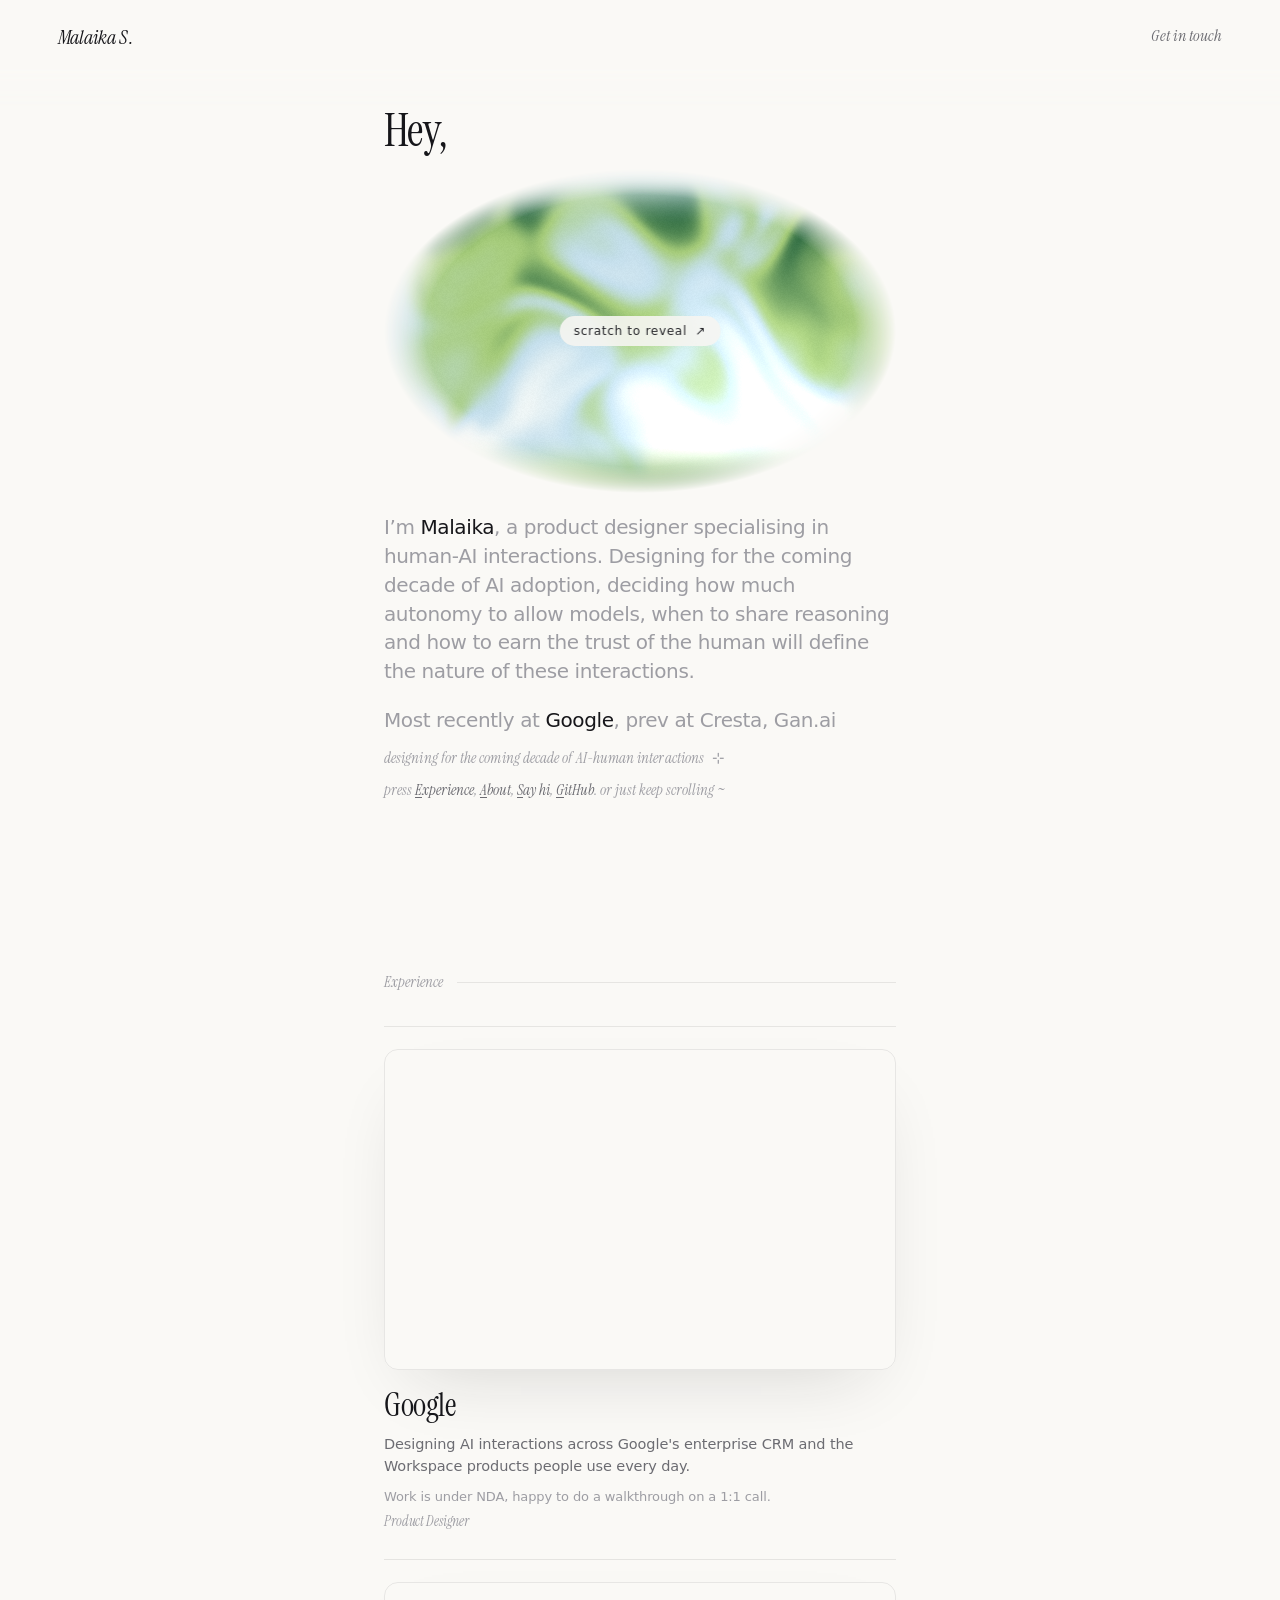
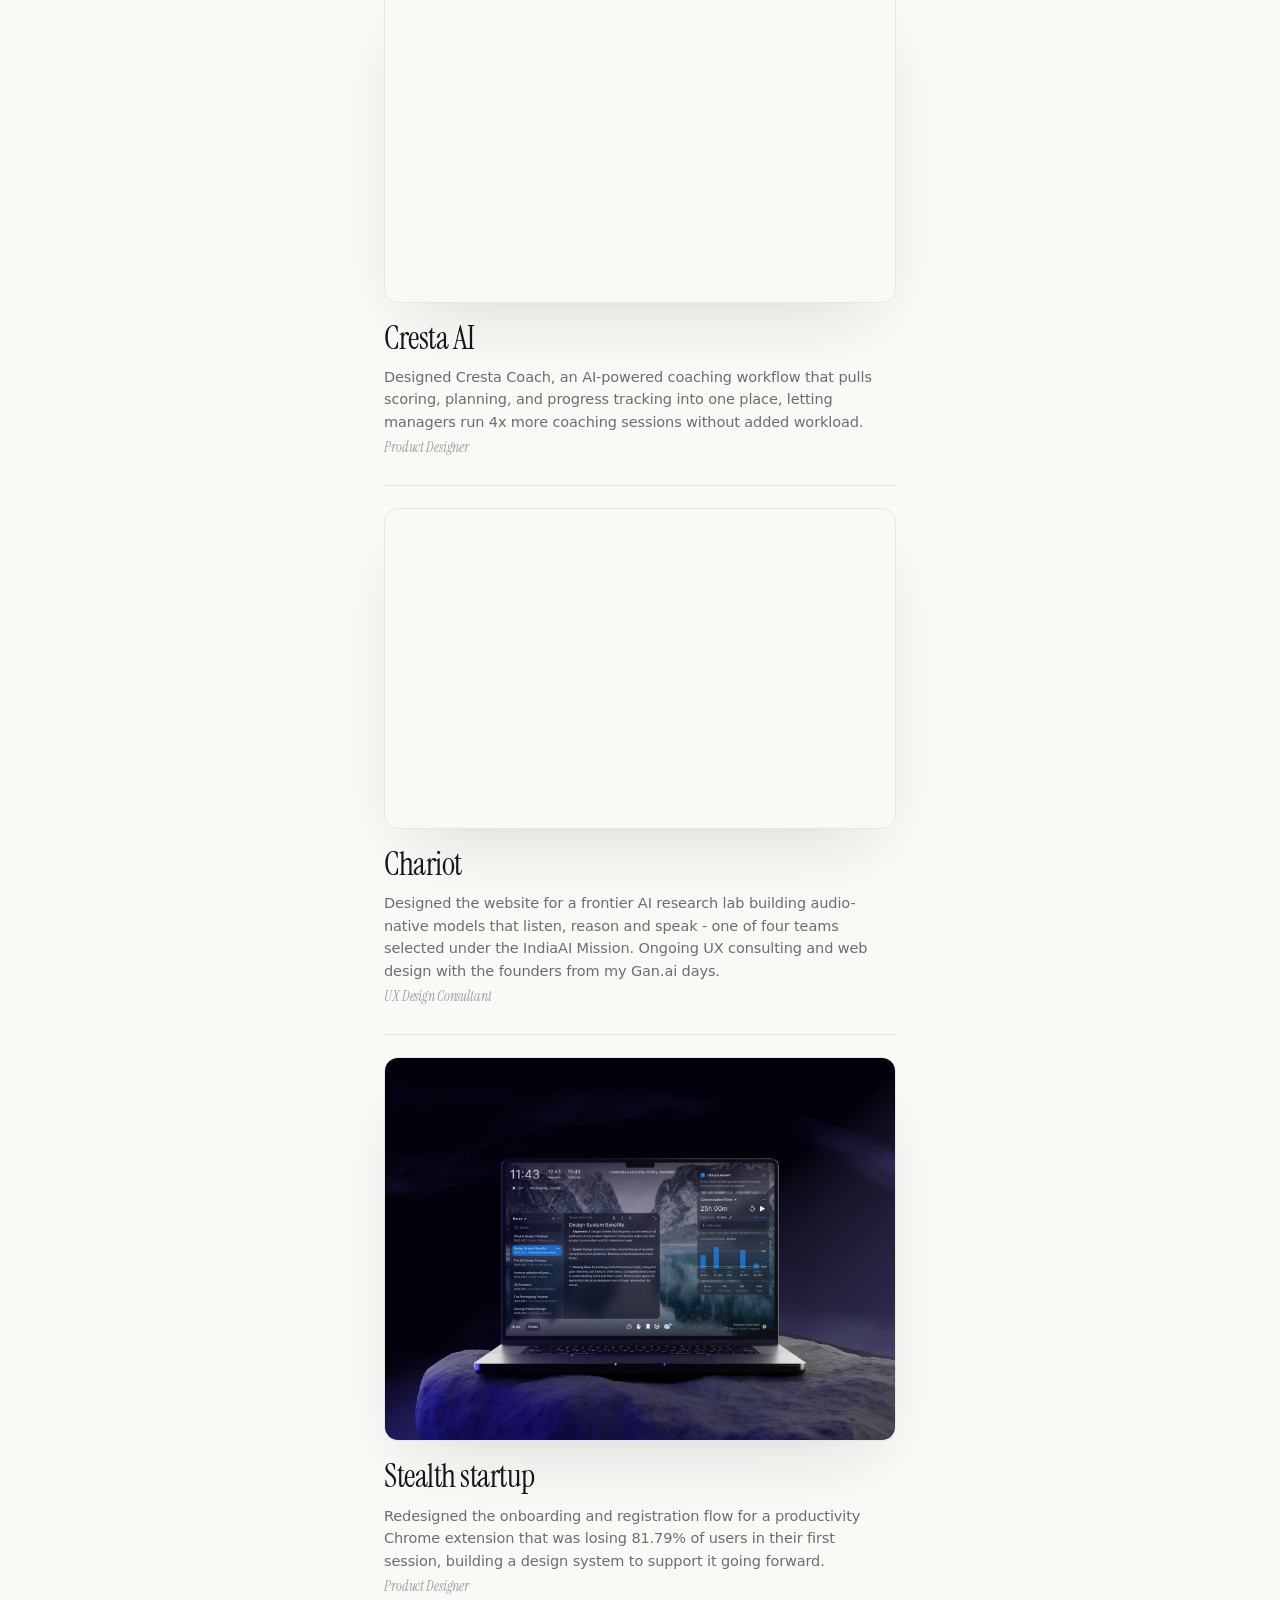
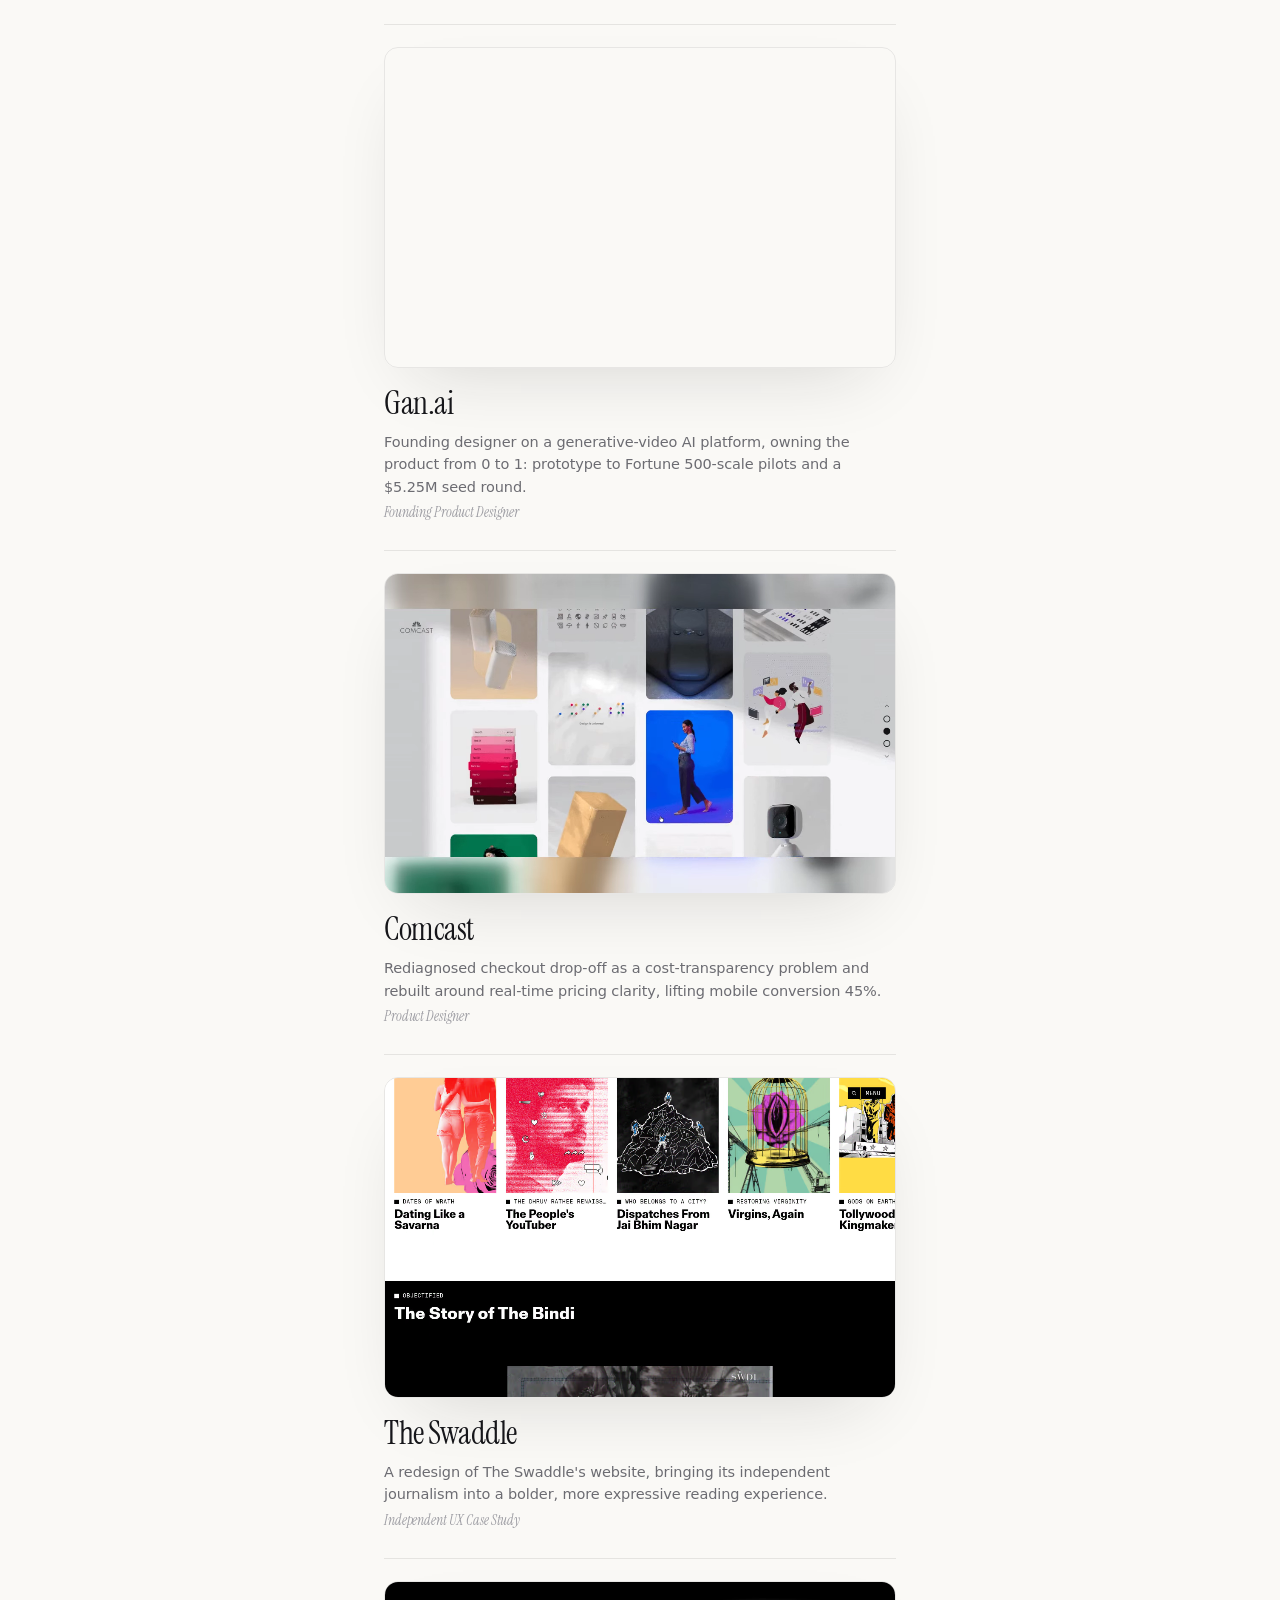
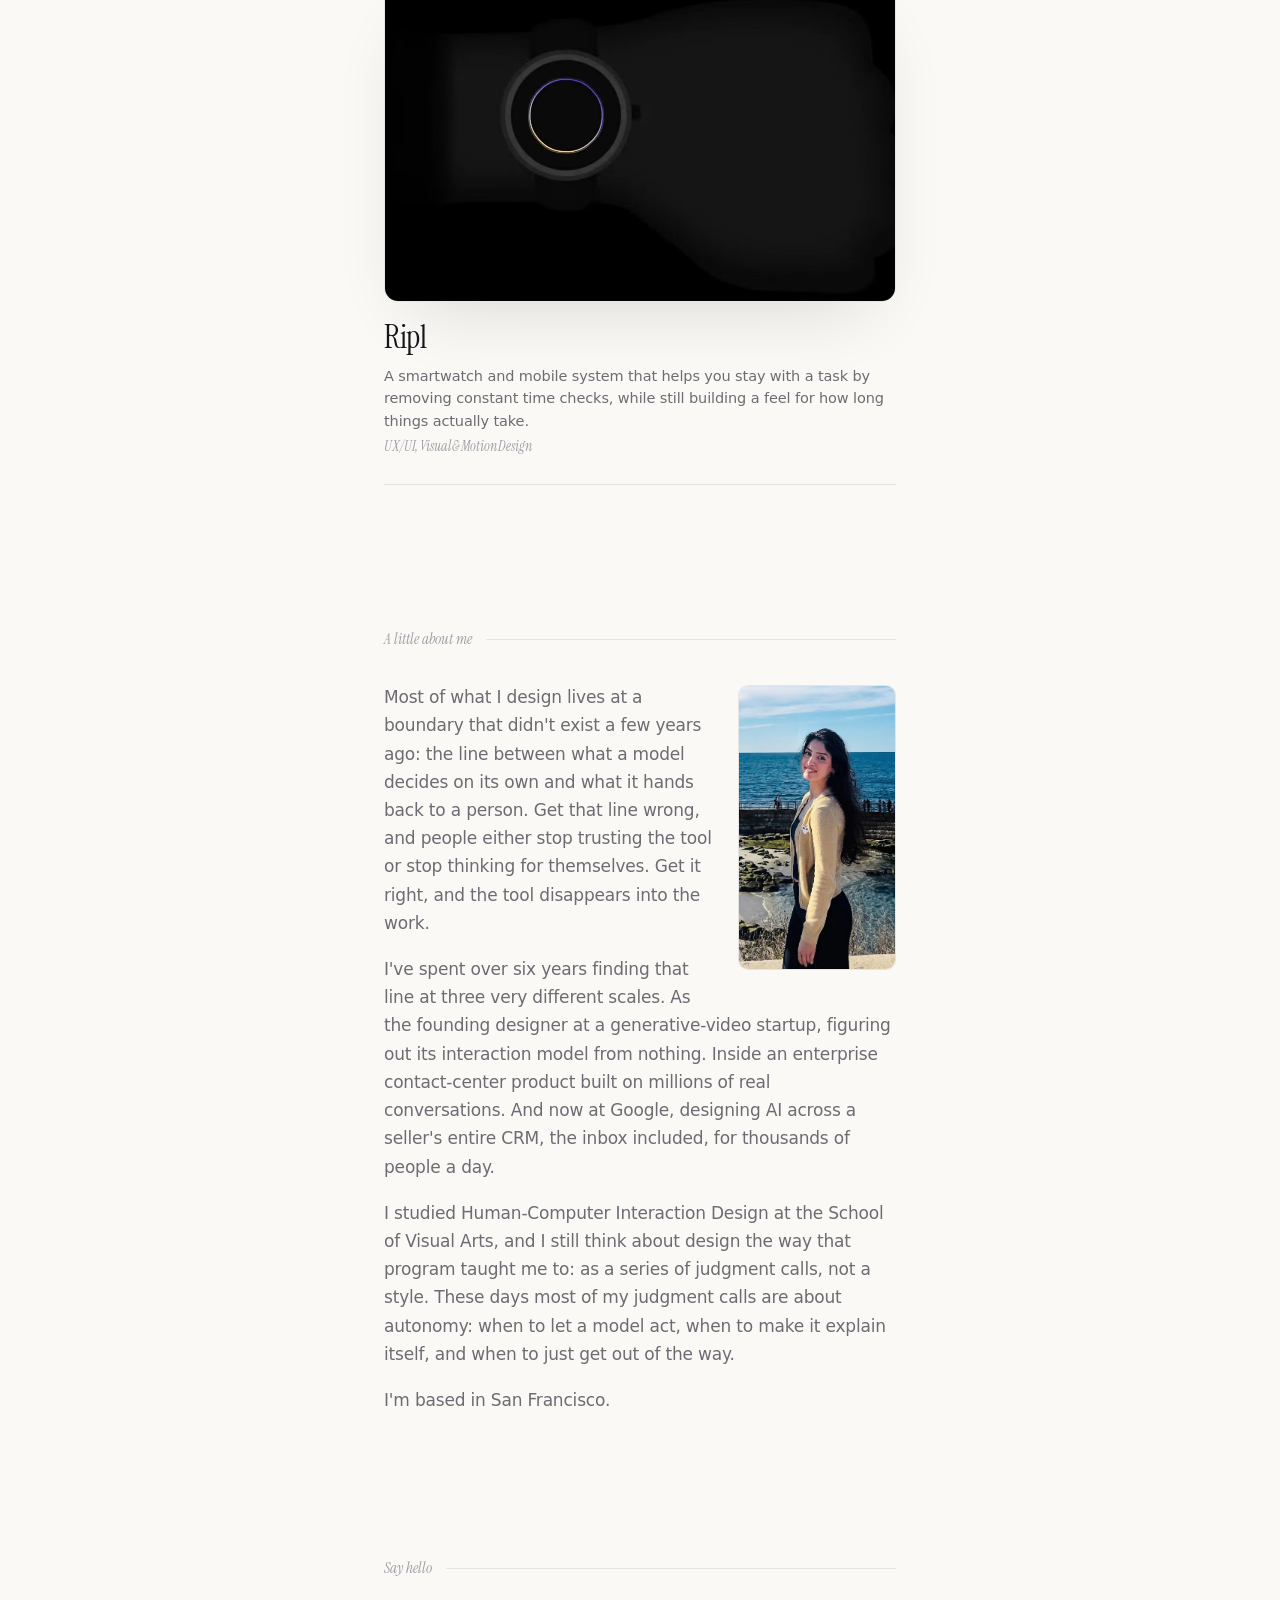
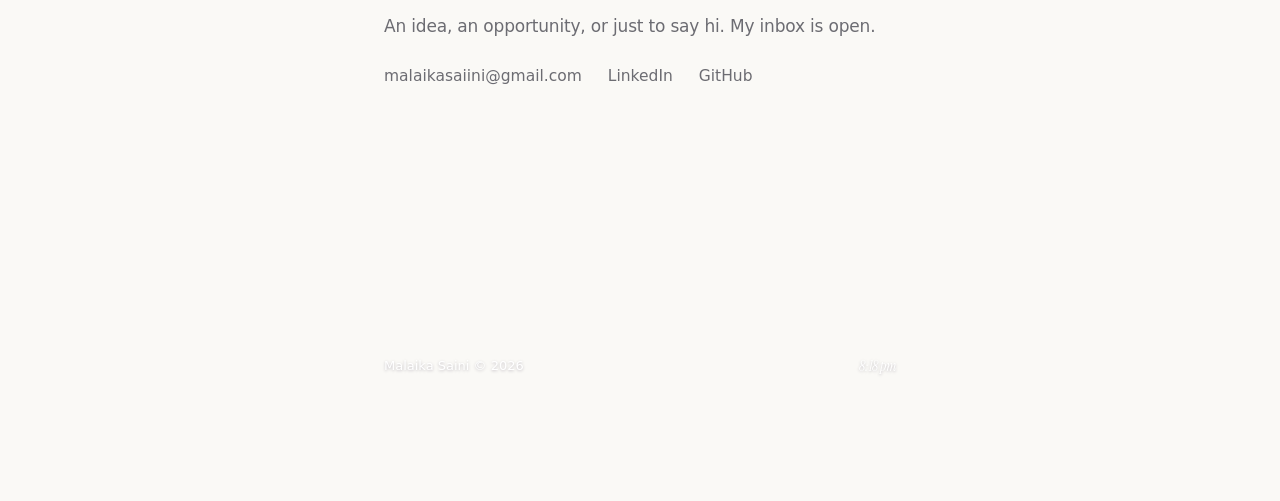
==== index.html @ 1ce29110 "tuck the reveal away until the first scratch" ====
<!DOCTYPE html>
<html lang="en">
<head>
  <meta charset="UTF-8">
  <meta name="viewport" content="width=device-width, initial-scale=1.0">
  <title>Malaika Saini · Product Designer</title>
  <meta name="description" content="Malaika Saini, product designer working on agentic AI systems. Most recently at Google. Previously Cresta, Gan.ai, Comcast.">
  <link rel="preconnect" href="https://fonts.googleapis.com">
  <link rel="preconnect" href="https://fonts.gstatic.com" crossorigin>
  <link href="https://fonts.googleapis.com/css2?family=Instrument+Serif:ital@0;1&display=swap" rel="stylesheet">
  <link rel="preconnect" href="https://api.fontshare.com">
  <link href="https://api.fontshare.com/v2/css?f[]=general-sans@400,500,600&display=swap" rel="stylesheet">
  <link rel="stylesheet" href="style.css">
  <link rel="stylesheet" href="style-landing-overrides.css">
  <link rel="stylesheet" href="micro.css">
</head>
<body>

  <div class="bar">
    <a aria-label='Malaika Saini' class='mark' href='index.html#top'>
      <span aria-hidden="true">Malaika&nbsp;S</span><span class="mark-rest" aria-hidden="true"><span>a</span><span>i</span><span>n</span><span>i</span></span><span class="mark-dot" aria-hidden="true">.</span>
    </a>

    <div class="reach">
      <button type="button" class="btn" data-contact aria-expanded="false" aria-controls="reachList">Get in touch</button>
      <div class="reach-list" id="reachList">
        <button class="reach-row" type="button" data-copy="malaikasaiini@gmail.com">
          <span class="reach-v">malaikasaiini@gmail.com</span><span class="reach-act">copy</span>
        </button>
        <a class="reach-row" href="https://www.linkedin.com/in/malaika-saini-652b46181/" target="_blank" rel="noopener">
          <span class="reach-v">LinkedIn</span><span class="reach-act">↗</span>
        </a>
        <a class="reach-row" href="https://github.com/malaikasaini7" target="_blank" rel="noopener">
          <span class="reach-v">GitHub</span><span class="reach-act">↗</span>
        </a>
        <span class="reach-foot">San Francisco · <span id="cmClock">--:--</span></span>
      </div>
    </div>
  </div>

  <main id="top">

    <!-- HERO -->
    <section class="hero">
      <div class="col">
        <h1 class="hey rv in">Hey,</h1>

        <div class="scratch-card rv in" id="scratchCard">
          <div class="scratch-reveal">
            <video autoplay loop muted playsinline poster="img/7-tech-roast-poster.jpg" aria-label="Malaika at the Tech Roast Show"><source src="img/4-tech-roast-clean.webm" type="video/webm"><source src="img/5-tech-roast-clean.mp4" type="video/mp4"></video>
            <img id="revealImg" alt="" hidden>
            <p id="revealFact"><span>Fun fact</span>I got roasted at a Tech Roast Show in front of 500+ people.</p>
          </div>
          <div class="scratch-cover" id="scratchCover" role="img" aria-label="Scratch the moving colour field to reveal a fun fact"><canvas class="field" id="field" aria-hidden="true"></canvas></div>
          <p class="scratch-hint" id="scratchHint">scratch to reveal <span>↗</span></p>
          <button class="scratch-reset" id="scratchReset" type="button">replay</button>
        </div>

        <p class="lede rv in">
          I’m <b>Malaika</b>, a product designer specialising in human-AI interactions. Designing for the coming decade of AI adoption, deciding how much autonomy to allow models, when to share reasoning and how to earn the trust of the human will define the nature of these interactions.
        </p>
        <p class="lede rv in">
          Most recently at <b>Google</b>, prev at Cresta, Gan.ai
        </p>
        <p class="note rv in">designing for the coming decade of AI-human interactions <span class="orn">⊹</span></p>

        <nav class="keys rv in" id="keys" aria-label="Sections">
          <span class="keys-say"><span class="on-key">press</span><span class="on-tap">jump to</span></span>
          <a class='key' data-k='e' href='#experience'><b>E</b><span>xperience</span></a>,
          <a class='key' data-k='a' href='#about'><b>A</b><span>bout</span></a>,
          <a class='key' data-k='s' href='#contact'><b>S</b><span>ay hi</span></a>,
          <a class='key' data-k='g' href='https://github.com/malaikasaini7' target='_blank' rel='noopener'><b>G</b><span>itHub</span></a>.
          <span class="keys-say">or just keep scrolling ~</span>
        </nav>
      </div>
    </section>

    <!-- EXPERIENCE -->
    <section class="sec col" id="experience">
      <p class="label rv">Experience</p>
      <div class="xp">

        <a class='xp-row rv' href='google.html'>
          <div class="xp-more"><div class="xp-more-in"><video class="xp-thumb xp-thumb-google-video" autoplay loop muted playsinline preload="metadata" poster="img/hero-google-logo.jpg" aria-label="Google logo animation"><source src="img/hero-google-logo.mp4" type="video/mp4"><source src="img/hero-google-logo.webm" type="video/webm"></video><img class="xp-thumb xp-thumb-google-mobile" src="img/hero-google-logo.jpg" alt="Google" loading="eager"><div class="xp-line">
            <span class="xp-work">Google</span>
          </div><p class="xp-desc">
            Designing AI interactions across Google's enterprise CRM and the Workspace products people use every day.
            <span class="xp-nda">Work is under NDA, happy to do a walkthrough on a 1:1 call.</span>
            <span class="xp-role">Product Designer</span>
          </p></div></div>
        </a>

        <a class='xp-row rv' href='cresta.html' rel='noopener' target='_blank'>
          <div class="xp-more"><div class="xp-more-in"><video class="xp-thumb" autoplay loop muted playsinline preload="auto" poster="img/hero-cresta.jpg" aria-label="Cresta Coach animated: live call coaching, post-call moments, scorecard and coaching overview"><source src="img/hero-cresta.webm" type="video/webm"><source src="img/hero-cresta.mp4" type="video/mp4"></video><div class="xp-line">
            <span class="xp-work">Cresta AI</span>
          </div><p class="xp-desc">
            Designed Cresta Coach, an AI-powered coaching workflow that pulls scoring, planning, and progress tracking into one place, letting managers run 4x more coaching sessions without added workload.
            <span class="xp-role">Product Designer</span>
          </p></div></div>
        </a>

        <a class='xp-row rv' href='https://chariot.in/' rel='noopener' target='_blank'>
          <div class="xp-more"><div class="xp-more-in"><video class="xp-thumb" autoplay loop muted playsinline preload="metadata" poster="img/hero-chariot.jpg" aria-label="Chariot website: scrolling the live homepage from the hero through the product story to the footer"><source src="img/hero-chariot-live.webm" type="video/webm"><source src="img/hero-chariot-live.mp4" type="video/mp4"></video><div class="xp-line">
            <span class="xp-work">Chariot</span>
          </div><p class="xp-desc">
            Designed the website for a frontier AI research lab building audio-native models that listen, reason and speak - one of four teams selected under the IndiaAI Mission. Ongoing UX consulting and web design with the founders from my Gan.ai days.
            <span class="xp-role">UX Design Consultant</span>
          </p></div></div>
        </a>

        <a class='xp-row rv' href='goals.html' rel='noopener' target='_blank'>
          <div class="xp-more"><div class="xp-more-in"><img class="xp-thumb" src="img/goals-hero.jpg" alt="Goals Chrome extension - project hero image" loading="lazy"><div class="xp-line">
            <span class="xp-work">Stealth startup</span>
          </div><p class="xp-desc">
            Redesigned the onboarding and registration flow for a productivity Chrome extension that was losing 81.79% of users in their first session, building a design system to support it going forward.
            <span class="xp-role">Product Designer</span>
          </p></div></div>
        </a>

        <a class="xp-row rv" href="gan.html">
          <div class="xp-more"><div class="xp-more-in"><video class="xp-thumb" autoplay loop muted playsinline preload="metadata" poster="img/hero-gan.jpg" aria-label="Gan Studio animated: prompt home, create-video editor, avatar swap, subtitle design and generation"><source src="img/hero-gan.webm" type="video/webm"><source src="img/hero-gan.mp4" type="video/mp4"></video><div class="xp-line">
            <span class="xp-work">Gan.ai</span>
          </div><p class="xp-desc">
            Founding designer on a generative-video AI platform, owning the product from 0 to 1: prototype to Fortune 500-scale pilots and a $5.25M seed round.
            <span class="xp-role">Founding Product Designer</span>
          </p></div></div>
        </a>

        <div class="xp-row rv">
          <div class="xp-more"><div class="xp-more-in"><video class="xp-thumb" autoplay loop muted playsinline preload="metadata" poster="img/hero-comcast.jpg" aria-label="Comcast Experience Design: branded hero panning into a collage of product work"><source src="img/hero-comcast.webm" type="video/webm"><source src="img/hero-comcast.mp4" type="video/mp4"></video><div class="xp-line">
            <span class="xp-work">Comcast</span>
          </div><p class="xp-desc">
            Rediagnosed checkout drop-off as a cost-transparency problem and rebuilt around real-time pricing clarity, lifting mobile conversion 45%.
            <span class="xp-role">Product Designer</span>
          </p></div></div>
        </div>

        <a class="xp-row rv" href="https://www.theswaddle.com/" target="_blank" rel="noopener">
          <div class="xp-more"><div class="xp-more-in"><video class="xp-thumb" autoplay loop muted playsinline preload="metadata" poster="img/hero-swaddle.jpg" aria-label="The Swaddle website: scrolling the live homepage from the hero to the Objectified Bindi film and back"><source src="img/hero-swaddle-live.webm" type="video/webm"><source src="img/hero-swaddle-live.mp4" type="video/mp4"></video><div class="xp-line">
            <span class="xp-work">The Swaddle</span>
          </div><p class="xp-desc">
            A redesign of The Swaddle's website, bringing its independent journalism into a bolder, more expressive reading experience.
            <span class="xp-role">Independent UX Case Study</span>
          </p></div></div>
        </a>

        <a class='xp-row rv' href='ripl.html' rel='noopener' target='_blank'>
          <div class="xp-more"><div class="xp-more-in"><video class="xp-thumb" autoplay loop muted playsinline preload="metadata" poster="img/hero-ripl-live.jpg" aria-label="Ripl watch concept: rippling time rings on the watch face"><source src="img/hero-ripl-live.webm" type="video/webm"><source src="img/hero-ripl-live.mp4" type="video/mp4"></video><div class="xp-line">
            <span class="xp-work">Ripl</span>
          </div><p class="xp-desc">
            A smartwatch and mobile system that helps you stay with a task by removing constant time checks, while still building a feel for how long things actually take.
            <span class="xp-role">UX/UI, Visual &amp; Motion Design</span>
          </p></div></div>
        </a>

      </div>
    </section>

    <!-- ABOUT -->
    <section class="sec" id="about">
      <div class="col">
        <p class="label rv">A little about me</p>
        <img class="about-photo rv" src="img/me.jpg" alt="Malaika Saini">
        <div class="prose">
          <p class="rv">Most of what I design lives at a boundary that didn't exist a few years ago: the line between what a model decides on its own and what it hands back to a person. Get that line wrong, and people either stop trusting the tool or stop thinking for themselves. Get it right, and the tool disappears into the work.</p>
          <p class="rv">I've spent over six years finding that line at three very different scales. As the founding designer at a generative-video startup, figuring out its interaction model from nothing. Inside an enterprise contact-center product built on millions of real conversations. And now at Google, designing AI across a seller's entire CRM, the inbox included, for thousands of people a day.</p>
          <p class="rv">I studied Human-Computer Interaction Design at the School of Visual Arts, and I still think about design the way that program taught me to: as a series of judgment calls, not a style. These days most of my judgment calls are about autonomy: when to let a model act, when to make it explain itself, and when to just get out of the way.</p>
          <p class="rv">I'm based in San Francisco.</p>
        </div>
      </div>
    </section>

    <!-- CONTACT -->
    <section class="sec col" id="contact">
      <p class="label rv">Say hello</p>
      <div class="prose">
        <p class="rv">An idea, an opportunity, or just to say hi. My inbox is open.</p>
      </div>
      <div class="links rv">
        <a href="mailto:malaikasaiini@gmail.com">malaikasaiini@gmail.com</a>
        <a href="https://www.linkedin.com/in/malaika-saini-652b46181/" target="_blank" rel="noopener">LinkedIn</a>
        <a href="https://github.com/malaikasaini7" target="_blank" rel="noopener">GitHub</a>
      </div>
    </section>

    <div class="closing">
      <canvas class="dusk" id="dusk" aria-hidden="true"></canvas>
      <footer class="foot">
        <span>Malaika Saini © 2026</span>
        <span class="clock" id="clock">--:--</span>
      </footer>
    </div>

  </main>

  <script src="field.js"></script>
  <script src="script.js"></script>
  <script src="micro.js"></script>
<script>
// Motion covers: nudge playback on first interaction for browsers that block autoplay (battery saver etc.)
(function(){var go=function(){document.querySelectorAll('video[autoplay]').forEach(function(v){if(v.paused){v.play().catch(function(){})}})};window.addEventListener('load',go);['pointerdown','touchstart','keydown'].forEach(function(e){document.addEventListener(e,go,{once:true,capture:true})});})();
</script>

<style>
/* Scratchable hero: the original moving field erases to the story underneath. */
.scratch-card{position:relative;width:100%;height:clamp(255px,36vh,360px);margin:2px 0 4px;isolation:isolate;background:transparent;touch-action:none;cursor:crosshair}
.scratch-cover{position:absolute;inset:0;z-index:3;background:linear-gradient(160deg,#f5f9f7,#c3deec 35%,#a6cc79 70%,#2e6b43);will-change:mask-image,-webkit-mask-image}
.scratch-cover .field{position:absolute;inset:0;display:block;width:100%;height:100%;margin:0;border-radius:0;pointer-events:none}
.scratch-reveal{position:absolute;inset:0;z-index:1;overflow:hidden;background:#101010;color:#faf9f6;opacity:0;transition:opacity .2s ease}.scratch-card.has-started .scratch-reveal{opacity:1}-webkit-mask-image:radial-gradient(ellipse 94% 94% at 50% 50%,#000 66%,transparent 100%);mask-image:radial-gradient(ellipse 94% 94% at 50% 50%,#000 66%,transparent 100%)}
.scratch-reveal video,.scratch-reveal img{position:absolute;inset:0;width:100%;height:100%;object-fit:cover;object-position:center 38%;border:0}
.scratch-reveal::after{content:'';position:absolute;inset:0;background:linear-gradient(90deg,transparent 0 48%,rgba(7,7,7,.18) 58%,rgba(7,7,7,.92) 100%)}
.scratch-reveal p{position:absolute;z-index:1;right:0;bottom:0;box-sizing:border-box;width:42%;max-width:260px;margin:0;padding:clamp(18px,3vw,28px);overflow-wrap:break-word;font-family:var(--serif);font-size:clamp(19px,2.8vw,27px);line-height:1.02;letter-spacing:-.025em}
.scratch-reveal p span{display:block;margin-bottom:8px;font-family:var(--sans);font-size:9px;font-weight:500;letter-spacing:.12em;text-transform:uppercase;color:#e8ff78}
.scratch-hint{position:absolute;z-index:4;left:50%;top:50%;transform:translate(-50%,-50%);margin:0;padding:9px 14px;border-radius:999px;background:rgba(247,246,242,.9);backdrop-filter:blur(10px);-webkit-backdrop-filter:blur(10px);font:500 12px/1 var(--sans);letter-spacing:.06em;color:#252529;pointer-events:none;transition:opacity .35s ease}.scratch-hint span{display:inline-block;margin-left:4px;animation:scratchNudge 1.8s ease-in-out infinite}.scratch-card.has-started .scratch-hint,.scratch-card.is-revealed .scratch-hint{opacity:0}
.scratch-reset{position:absolute;z-index:4;right:12px;bottom:12px;border:1px solid rgba(250,249,246,.35);border-radius:999px;padding:8px 12px;background:rgba(10,10,10,.62);backdrop-filter:blur(8px);color:#faf9f6;font:500 11px/1 var(--sans);letter-spacing:.05em;opacity:0;pointer-events:none;transition:opacity .25s ease;cursor:pointer}.scratch-card.is-revealed .scratch-reset{opacity:1;pointer-events:auto}
@keyframes scratchNudge{0%,100%{transform:translate(0,0)}50%{transform:translate(5px,-5px)}}
@media(max-width:640px){.scratch-card{height:270px}.scratch-reveal video{object-position:38% 38%}.scratch-reveal::after{background:linear-gradient(0deg,rgba(7,7,7,.92) 0,rgba(7,7,7,.18) 48%,transparent 72%)}.scratch-reveal p{left:0;right:0;bottom:0;width:100%;max-width:none;padding:15px 54px 15px 15px;font-size:19px}.scratch-reset{right:9px;bottom:9px}}
@media(prefers-reduced-motion:reduce){.scratch-hint span{animation:none}}
</style>
<script>
/* A different fun fact each load: hash the timestamp, mod by the number of facts, skip an immediate repeat. */
(function(){
  'use strict';
  var facts=[
    {text:'I got roasted at a Tech Roast Show in front of 500+ people.'},
    {text:'I love photoboothing',img:'img/8-photobooth-strip.jpg',alt:'Malaika and friends crammed into a photo booth strip'},
    {text:'I love vision boards and motivational quotes',img:'img/9-vision-board.jpg',alt:'Her 2026 vision board collage'},
    {text:'It was so great meeting other founding designers and younger designers who want to become founding designers at startups',img:'img/10-founding-designers.jpg',alt:'Malaika with other founding designers at a hackathon'},
    {text:'I dressed up as the famous Louvre heist robber last Halloween',img:'img/11-louvre-heist-halloween.jpg',alt:'Malaika dressed as the Louvre heist robber, duffel bag in hand'},
    {text:'I love board games and good style art',img:'img/12-board-games.jpg',alt:'A Catch the Moon board game box next to a cat latte art'}
  ];
  var t=String(Date.now()),h=0,i,pick,last=-1;
  for(i=0;i<t.length;i++)h=(h*31+t.charCodeAt(i))>>>0;
  pick=h%facts.length;
  try{last=parseInt(localStorage.getItem('ffPick'),10)}catch(e){}
  if(pick===last)pick=(pick+1)%facts.length;
  try{localStorage.setItem('ffPick',pick)}catch(e){}
  var f=facts[pick],factEl=document.getElementById('revealFact');
  if(factEl)factEl.innerHTML='<span>Fun fact</span>'+f.text;
  if(f.img){
    var v=document.querySelector('.scratch-reveal video');if(v)v.style.display='none';
    var im=document.getElementById('revealImg');if(im){im.src=f.img;im.alt=f.alt;im.hidden=false}
  }
})();

/* Erase a canvas-built mask over the moving field. */
(function(){
  'use strict';
  var card=document.getElementById('scratchCard'),cover=document.getElementById('scratchCover'),reset=document.getElementById('scratchReset');if(!card||!cover)return;
  var mask=document.createElement('canvas'),ctx=mask.getContext('2d'),drawing=false,last=null,dpr=1;
  function apply(){var url='url('+mask.toDataURL()+')';cover.style.webkitMaskImage=url;cover.style.maskImage=url;cover.style.webkitMaskSize='100% 100%';cover.style.maskSize='100% 100%'}
  function paint(){var r=card.getBoundingClientRect();dpr=Math.min(devicePixelRatio||1,2);mask.width=Math.round(r.width*dpr);mask.height=Math.round(r.height*dpr);ctx.globalCompositeOperation='source-over';ctx.fillStyle='#fff';ctx.fillRect(0,0,mask.width,mask.height);/* feather the perimeter so the field dissolves into the page */ctx.globalCompositeOperation='destination-in';ctx.save();ctx.translate(mask.width/2,mask.height/2);ctx.scale(mask.width/2,mask.height/2);var feather=ctx.createRadialGradient(0,0,0,0,0,1);feather.addColorStop(0,'#fff');feather.addColorStop(0.84,'#fff');feather.addColorStop(0.92,'rgba(255,255,255,.5)');feather.addColorStop(1,'rgba(255,255,255,0)');ctx.fillStyle=feather;ctx.beginPath();ctx.arc(0,0,1.42,0,Math.PI*2);ctx.fill();ctx.restore();ctx.globalCompositeOperation='source-over';apply();card.classList.remove('has-started','is-revealed');last=null}
  function point(e){var r=card.getBoundingClientRect();return{x:(e.clientX-r.left)*dpr,y:(e.clientY-r.top)*dpr}}
  function scratch(a,b){var radius=Math.max(30,mask.width*.06);ctx.globalCompositeOperation='destination-out';ctx.lineCap='round';ctx.lineJoin='round';ctx.lineWidth=radius*2;ctx.beginPath();ctx.moveTo(a.x,a.y);ctx.lineTo(b.x,b.y);ctx.stroke();ctx.beginPath();ctx.arc(b.x,b.y,radius,0,Math.PI*2);ctx.fill();apply()}
  function down(e){if(e.target.closest&&e.target.closest('button'))return;if(e.button!==undefined&&e.button!==0)return;drawing=true;last=point(e);card.setPointerCapture&&card.setPointerCapture(e.pointerId);card.classList.add('has-started');scratch(last,last);e.preventDefault()}
  function move(e){if(!drawing)return;var p=point(e);scratch(last,p);last=p;e.preventDefault()}
  function up(){if(!drawing)return;drawing=false;last=null;card.classList.add('is-revealed')}
  card.addEventListener('pointerdown',down);card.addEventListener('pointermove',move);card.addEventListener('pointerup',up);card.addEventListener('pointercancel',up);reset.addEventListener('pointerdown',function(e){e.stopPropagation()});reset.addEventListener('click',function(e){e.stopPropagation();paint()});var timer;addEventListener('resize',function(){clearTimeout(timer);timer=setTimeout(paint,140)});paint();
})();
</script>

</body>
</html>
---- style.css ----
/* Malaika Saini — portfolio
   Quiet, editorial, one column, a lot of breathing room. */

:root {
  --paper:  #faf9f6;
  --ink:    #16161a;
  --ink-2:  #6c6c72;
  --ink-3:  #9d9da3;
  --rule:   rgba(22,22,26,0.09);
  --sans:   'General Sans', system-ui, -apple-system, sans-serif;
  --serif:  'Instrument Serif', Georgia, serif;
  --col:    560px;
  --gap:    clamp(104px, 16vh, 160px);
}

* { box-sizing: border-box; }
html { -webkit-text-size-adjust: 100%; scroll-behavior: smooth; }
body {
  margin: 0;
  overflow-x: hidden;
  background: var(--paper);
  color: var(--ink);
  font-family: var(--sans);
  font-weight: 400;
  -webkit-font-smoothing: antialiased;
  font-synthesis: none;
}
a { color: inherit; text-decoration: none; }
::selection { background: #e4e1f5; }

/* top bar */
.bar {
  position: fixed; top: 0; left: 0; right: 0; z-index: 50;
  display: flex; align-items: center; justify-content: space-between;
  padding: 24px clamp(24px, 4.5vw, 60px);
  pointer-events: none;
}
.bar::before {
  content: '';
  position: absolute; inset: 0 0 -34px 0;
  background: var(--paper);
  -webkit-mask-image: linear-gradient(to bottom, #000 62%, transparent 100%);
          mask-image: linear-gradient(to bottom, #000 62%, transparent 100%);
  z-index: -1;
}
.bar > * { pointer-events: auto; }

.btn {
  position: relative;
  display: inline-block;
  padding: 0 0 3px;
  background: none; border: none; cursor: pointer;
  font-family: var(--serif); font-style: italic;
  font-size: 16px; letter-spacing: 0.005em;
  color: var(--ink-2);
  transition: color 0.35s ease;
}
.btn::after {
  content: ''; position: absolute; left: 0; bottom: 0; width: 100%; height: 1px;
  background: currentColor; opacity: 0.3;
  transform: scaleX(0); transform-origin: left;
  transition: transform 0.5s cubic-bezier(0.16,1,0.3,1), opacity 0.35s ease;
}
.btn:hover, .btn.is-open { color: var(--ink); }
.btn:hover::after, .btn.is-open::after { transform: scaleX(1); opacity: 0.55; }

.col { width: 100%; max-width: var(--col); margin: 0 auto; padding: 0 24px; }

/* hero */
.hero {
  min-height: 100vh; min-height: 100svh;
  display: flex; align-items: center;
  padding: clamp(70px, 9vh, 100px) 0 calc(var(--gap) / 2);
}
.hey {
  font-family: var(--serif);
  font-weight: 400;
  font-size: clamp(32px, 4.4vw, 46px);
  line-height: 1; letter-spacing: -0.015em; margin: 0 0 16px; color: var(--ink);
}
.lede {
  font-size: clamp(17px, 2.1vw, 20px);
  line-height: 1.44; letter-spacing: -0.02em;
  color: var(--ink-3); margin: 20px 0 0; font-weight: 400;
}
.lede b { font-weight: 400; color: var(--ink); }
.lede a { color: inherit; text-decoration: underline; text-underline-offset: 3px; text-decoration-color: var(--ink-3); }
.lede .mid { color: var(--ink-2); }
.note {
  font-family: var(--serif); font-style: italic;
  font-size: 14.5px; color: var(--ink-3); margin: 14px 0 0; letter-spacing: 0.005em;
}
.orn { display: inline-block; margin-left: 0.34em; font-family: var(--serif); font-style: normal; color: var(--ink-3); }

/* the drifting field behind the hero copy */
.field {
  display: block;
  --bleed: clamp(0px, 0.6vw, 8px);
  width: calc(100% + var(--bleed) * 2);
  margin: 2px 0 4px calc(var(--bleed) * -1);
  height: clamp(180px, 29vh, 290px);
  border-radius: 28px;
}

/* sections */
.sec { padding-block: calc(var(--gap) / 2); }
.label {
  display: flex; align-items: center; gap: 14px;
  font-family: var(--serif); font-style: italic;
  font-size: 15px; color: var(--ink-3); margin: 0 0 34px;
}
.label::after { content: ''; flex: 1; height: 1px; background: var(--rule); }

/* experience */
.xp { display: flex; flex-direction: column; }
.xp-row { display: block; position: relative; border-top: 1px solid var(--rule); transition: opacity 0.45s ease; }
.xp-row:last-child { border-bottom: 1px solid var(--rule); }
.xp-row[href] { cursor: pointer; }
.xp-row[href] .xp-work::after {
  content: '↗'; display: inline-block; margin-left: 7px; font-size: 0.75em;
  color: var(--ink-3); opacity: 0; transform: translateY(1px);
  transition: opacity 0.3s ease, transform 0.3s ease;
}
.xp-row[href]:hover .xp-work::after { opacity: 1; transform: none; }
.xp-line {
  display: grid; grid-template-columns: 1fr auto auto; gap: 20px; align-items: baseline;
  padding: 17px 0; transition: transform 0.6s cubic-bezier(0.16, 1, 0.3, 1);
}
.xp-row:hover .xp-line { transform: translateX(12px); }
.xp-work { font-size: 16.5px; color: var(--ink); letter-spacing: -0.019em; }
.xp-co   { font-family: var(--serif); font-style: italic; font-size: 16px; color: var(--ink-2); }
.xp-yr   { font-size: 13px; color: var(--ink-3); letter-spacing: -0.005em; white-space: nowrap; }
.xp-more { display: grid; grid-template-rows: 0fr; transition: grid-template-rows 0.6s cubic-bezier(0.16, 1, 0.3, 1); }
.xp-row:hover .xp-more { grid-template-rows: 1fr; }
.xp-more-in { overflow: hidden; }
.xp-desc {
  margin: 0; padding: 0 0 18px 12px;
  font-size: 14.5px; line-height: 1.55; color: var(--ink-2);
  max-width: 52ch; letter-spacing: -0.008em;
  opacity: 0; transform: translateY(-5px);
  transition: opacity 0.45s ease 0.08s, transform 0.5s cubic-bezier(0.16,1,0.3,1) 0.08s;
}
.xp-row:hover .xp-desc { opacity: 1; transform: none; }
.xp-role { display: block; margin-top: 5px; font-family: var(--serif); font-style: italic; font-size: 13.5px; color: var(--ink-3); }
.xp-nda { display: block; margin-top: 9px; font-size: 13px; color: var(--ink-3); }
.xp:hover .xp-row:not(:hover) { opacity: 0.42; }
@media (max-width: 640px) {
  .xp-line { grid-template-columns: auto 1fr; gap: 3px 12px; }
  .xp-work { grid-column: 1 / -1; grid-row: 1; }
  .xp-yr   { grid-column: 1; grid-row: 2; }
  .xp-co   { grid-column: 2; grid-row: 2; justify-self: end; }
}

/* prose */
.prose p { font-size: 17px; line-height: 1.66; color: var(--ink-2); letter-spacing: -0.011em; margin: 0 0 18px; }
.prose p:last-child { margin-bottom: 0; }

/* contact */
.links { display: flex; flex-wrap: wrap; gap: 8px 26px; margin-top: 26px; }
.links a { font-size: 15.5px; color: var(--ink-2); position: relative; padding-bottom: 2px; transition: color 0.28s ease; }
.links a::after {
  content: ''; position: absolute; left: 0; bottom: 0; width: 100%; height: 1px;
  background: currentColor; opacity: 0.28; transform: scaleX(0); transform-origin: left;
  transition: transform 0.4s cubic-bezier(0.2,0.8,0.3,1), opacity 0.3s ease;
}
.links a:hover { color: var(--ink); }
.links a:hover::after { transform: scaleX(1); opacity: 0.55; }

/* closing */
.closing { position: relative; margin-top: calc(var(--gap) / 2); }
.dusk { display: block; width: 100%; height: clamp(200px, 30vh, 340px); }
.foot {
  position: absolute; left: 0; right: 0; top: 0; bottom: 0;
  width: 100%; max-width: var(--col); margin-inline: auto; padding: 0 24px;
  display: flex; align-items: center; justify-content: space-between;
  gap: 18px; flex-wrap: wrap;
  font-size: 13px; color: #fff;
  text-shadow: 0 1px 3px rgba(30,20,50,0.25);
  pointer-events: none;
}
.foot .clock { font-family: var(--serif); font-style: italic; font-size: 14px; color: #fff; }

/* inline keycap nav */
.keys { display: block; margin-top: 12px; font-size: 14.5px; line-height: 1.6; color: var(--ink-3); font-family: var(--serif); font-style: italic; }
.keys-say { color: var(--ink-3); }
.key { display: inline; font-family: var(--serif); font-style: italic; color: var(--ink-2); text-decoration: none; white-space: nowrap; transition: color 0.22s ease; }
.key b { font-weight: 400; text-decoration: underline; text-underline-offset: 2px; text-decoration-thickness: 0.6px; }
.key:hover, .key:focus-visible { color: var(--ink); outline: none; }
.key.down { color: var(--ink); }
.on-tap { display: none; }
@media (hover: none), (pointer: coarse) { .on-key { display: none; } .on-tap { display: inline; } }

/* wordmark: "Malaika S." unfurls into "Malaika Saini" on hover */
.mark { display: inline-flex; align-items: baseline; font-family: var(--serif); font-style: italic; font-size: 20px; letter-spacing: -0.012em; color: var(--ink); white-space: nowrap; }
.mark-rest { display: inline-flex; max-width: 0; overflow: hidden; padding-right: 0.14em; transition: max-width 0.62s cubic-bezier(0.16, 1, 0.3, 1); }
.mark-rest span { display: inline-block; opacity: 0; transform: translateY(-0.28em) rotate(-8deg); transition: opacity 0.4s ease, transform 0.5s cubic-bezier(0.2, 1.3, 0.4, 1); }
.mark-rest span:nth-child(1) { transition-delay: 0.06s; }
.mark-rest span:nth-child(2) { transition-delay: 0.12s; }
.mark-rest span:nth-child(3) { transition-delay: 0.18s; }
.mark-rest span:nth-child(4) { transition-delay: 0.24s; }
.mark:hover .mark-rest { max-width: 5em; }
.mark:hover .mark-rest span { opacity: 1; transform: none; }
.mark-dot { display: inline-block; transition: opacity 0.3s ease; }
.mark:hover .mark-dot { opacity: 0; transition-duration: 0.18s; }
@media (hover: none), (pointer: coarse) {
  .mark-rest, .mark:hover .mark-rest { max-width: 0; padding-right: 0; transition: none; }
  .mark-rest span, .mark:hover .mark-rest span { opacity: 0; transition: none; }
  .mark-dot, .mark:hover .mark-dot { opacity: 1; transition: none; }
}

/* reach: the contact lines open beneath the button */
.reach { position: relative; }
.reach-list {
  position: absolute; top: 100%; right: 0; margin-top: 12px;
  display: grid; justify-items: end; gap: 7px; text-align: right; white-space: nowrap;
  pointer-events: none; visibility: hidden; opacity: 0;
  transform: translateY(-6px) scale(0.98); transform-origin: 100% 0;
  transition: opacity 0.28s ease, transform 0.44s cubic-bezier(0.32, 0.72, 0, 1), visibility 0s linear 0.3s;
}
.reach.open .reach-list {
  pointer-events: auto; visibility: visible; opacity: 1; transform: translateY(0) scale(1);
  transition: opacity 0.28s ease, transform 0.44s cubic-bezier(0.32, 0.72, 0, 1), visibility 0s linear 0s;
}
.reach-row {
  position: relative; display: inline-flex; align-items: baseline;
  background: none; border: none; padding: 0; cursor: pointer;
  font-family: var(--sans); font-size: 13.5px; letter-spacing: -0.01em;
  color: var(--ink-2); text-decoration: none;
  opacity: 0; transform: translateY(-6px);
  transition: opacity 0.45s ease, transform 0.55s cubic-bezier(0.16,1,0.3,1), color 0.3s ease;
}
.reach-foot { font-family: var(--serif); font-style: italic; font-size: 12px; color: var(--ink-3); opacity: 0; transform: translateY(-6px); transition: opacity 0.45s ease, transform 0.55s cubic-bezier(0.16,1,0.3,1); }
.reach.open .reach-row, .reach.open .reach-foot { opacity: 1; transform: none; }
.reach.open .reach-row:nth-child(1) { transition-delay: 0.02s; }
.reach.open .reach-row:nth-child(2) { transition-delay: 0.07s; }
.reach.open .reach-row:nth-child(3) { transition-delay: 0.12s; }
.reach.open .reach-foot            { transition-delay: 0.17s; }
.reach-row:hover { color: var(--ink); }
.reach-act {
  position: absolute; right: 100%; margin-right: 9px; top: 0;
  font-family: var(--serif); font-style: italic; font-size: 11.5px;
  color: var(--ink-3); white-space: nowrap; opacity: 0; transition: opacity 0.3s ease, color 0.3s ease;
}
.reach-row:hover .reach-act { opacity: 1; }
.reach-row.copied .reach-act { opacity: 1; color: var(--ink); }

/* reveal on scroll */
.rv { opacity: 0; transform: translateY(14px); transition: opacity 0.9s cubic-bezier(0.2,0.7,0.3,1), transform 0.9s cubic-bezier(0.2,0.7,0.3,1); }
.rv.in { opacity: 1; transform: none; }
@media (prefers-reduced-motion: reduce) {
  .rv, .key, .orn, .mark-rest, .mark-rest span, .mark-dot { transition: none; }
  .rv { opacity: 1; transform: none; }
}

@media (max-width: 820px) { .mark, .bar > .btn { font-size: 15px; } }
@media (max-width: 600px) {
  .bar { padding: 20px 22px; }
  .foot { padding: 0 44px; font-size: 12px; }
  .reach-list { padding: 14px 16px; border-radius: 14px; background: var(--paper); box-shadow: 0 10px 26px -16px rgba(19,19,19,0.22); }
  .xp-row { grid-template-columns: 1fr; gap: 4px; }
  .xp-row .xp-yr { order: -1; }
}

/* ── case study page ── */
.cs-top { padding-top: clamp(120px, 18vh, 190px); }
.cs-back { display: inline-block; margin-bottom: 34px; font-family: var(--serif); font-style: italic; font-size: 15px; color: var(--ink-2); }
.cs-back:hover { color: var(--ink); }
.cs-title { font-family: var(--serif); font-size: clamp(44px, 7vw, 68px); font-weight: 400; line-height: 1.02; letter-spacing: -0.015em; margin: 0 0 18px; }
.cs-sub { font-size: 18px; line-height: 1.55; color: var(--ink-2); margin: 0 0 34px; letter-spacing: -0.011em; }
.cs-meta { display: flex; flex-wrap: wrap; gap: 6px 34px; padding: 16px 0; border-top: 1px solid var(--rule); border-bottom: 1px solid var(--rule); }
.cs-meta div { display: flex; flex-direction: column; gap: 3px; }
.cs-meta dt { font-size: 12.5px; color: var(--ink-3); letter-spacing: 0.02em; text-transform: uppercase; }
.cs-meta dd { margin: 0; font-size: 14.5px; color: var(--ink); }
.cs-wide { width: 100%; max-width: 1120px; margin: 0 auto; padding: 0 24px; }
.shot { margin: 26px 0 0; }
.shot img { display: block; width: 100%; height: auto; border: 1px solid var(--rule); border-radius: 10px; background: #fff; }
.shot figcaption { margin-top: 12px; font-family: var(--serif); font-style: italic; font-size: 13.5px; color: var(--ink-3); }
.step { padding-block: clamp(56px, 8vh, 92px); }
.step-head { width: 100%; max-width: var(--col); margin: 0 auto; padding: 0 24px; }
.step-kicker { font-family: var(--serif); font-style: italic; font-size: 14px; color: var(--ink-3); margin: 0 0 8px; }
.step-title { font-size: 20px; letter-spacing: -0.02em; margin: 0 0 12px; font-weight: 500; }
.step-note { font-size: 15.5px; line-height: 1.65; color: var(--ink-2); margin: 0; letter-spacing: -0.008em; }

.cs-hero img { border-radius: 12px; }
.cs-top { padding-bottom: clamp(20px, 3vh, 34px); }
.cs-hero-sec { padding-block: 0; }
.cs-hero { margin-top: 24px; }
.cs-intro { padding-top: clamp(26px, 4vh, 42px); }
.about-photo { float: right; width: clamp(118px, 15vw, 158px); height: auto; margin: 2px 0 16px 26px; border: 1px solid var(--rule); border-radius: 10px; }

.xp-thumb {
  display: block;
  width: 100%;
  height: auto;
  border-radius: 6px;
  margin: 2px 0 16px;
  border: 1px solid rgba(22,22,26,0.08);
}

/* hover swap thumbs */
.xp-thumb-swap { position: relative; margin: 2px 0 16px; }
.xp-thumb-swap .xp-thumb { margin: 0; }
.xp-thumb-swap .xp-thumb-hover { position: absolute; inset: 0; width: 100%; height: 100%; object-fit: cover; opacity: 0; transition: opacity 0.45s ease; }
.xp-thumb-swap:hover .xp-thumb-hover { opacity: 1; }

/* video embed */
.video-wrap { position: relative; padding-top: 56.25%; border-radius: 10px; overflow: hidden; border: 1px solid var(--rule); background: #fff; }
.video-wrap iframe { position: absolute; inset: 0; width: 100%; height: 100%; border: 0; display: block; }
.shot video { display: block; width: 100%; height: auto; border: 1px solid var(--rule); border-radius: 10px; background: #fff; }
.cs-hero video { border-radius: 12px; }

.step-trade { font-family: var(--serif); font-style: italic; font-size: 14px; color: var(--ink-3); margin: 14px 0 0; padding-left: 14px; border-left: 2px solid var(--rule); }
---- style-landing-overrides.css ----
/* Landing restructure: hero imagery always inline (Cloudflare move) */
.xp-more { grid-template-rows: 1fr; }
.xp-more-in { overflow: visible; }
.xp-desc { opacity: 1; transform: none; transition: none; }
.xp:hover .xp-row:not(:hover) { opacity: 1; }
.xp-row:hover .xp-line { transform: none; }

/* covers + text share the intro column width, edges flush */
.xp-thumb {
  width: 100%;
  max-width: none;
  margin: 22px 0 18px;
  border-radius: 14px;
  border: 1px solid rgba(22,22,26,0.08);
  box-shadow: 0 30px 70px -30px rgba(22,22,26,0.16);
}
/* Mobile Safari can paint a white video layer before or between decoded frames.
   Keep a real image in the DOM so the Google cover is never blank on iPhone. */
.xp-thumb-google-mobile { display: none; }
.xp-line { display: block; padding: 0 0 10px; }
.xp-work {
  font-family: var(--serif); font-weight: 400;
  font-size: clamp(26px, 3vw, 32px);
  line-height: 1.1; letter-spacing: -0.015em;
}
.xp-desc { padding: 0 0 26px; max-width: none; }
@media (max-width: 640px) {
  .xp-thumb { border-radius: 10px; margin: 16px 0 14px; }
  .xp-thumb-google-video { display: none; }
  .xp-thumb-google-mobile { display: block; }
}
---- micro.css ----
/* microinteractions (grace-dai inspired), desktop + motion-safe */

/* 1. custom cursor */
.mx-cursor {
  position: fixed; top: 0; left: 0; z-index: 9999;
  width: 10px; height: 10px; margin: -5px 0 0 -5px;
  border-radius: 50%; background: var(--ink, #16161a);
  pointer-events: none; opacity: 0;
  display: flex; align-items: center; justify-content: center;
  transition: width .18s ease, height .18s ease, margin .18s ease,
              background-color .18s ease, opacity .18s ease;
  will-change: transform;
}
.mx-cursor.is-on { opacity: 1; }
.mx-cursor.is-link {
  width: 40px; height: 40px; margin: -20px 0 0 -20px;
  background: #fff; mix-blend-mode: difference;
}
.mx-cursor.is-media, .mx-cursor.has-label {
  width: 64px; height: 64px; margin: -32px 0 0 -32px;
  background: rgba(22,22,26,0.85);
}
.mx-cursor-label {
  font: 500 12px/1 var(--sans, 'General Sans', sans-serif);
  color: #faf9f6; letter-spacing: 0.02em; opacity: 0;
  transition: opacity .15s ease;
}
.mx-cursor.has-label .mx-cursor-label { opacity: 1; }
html.has-mx-cursor, html.has-mx-cursor * { cursor: none !important; }

/* 2. hide-on-scroll bar */
.mx-bar { transition: transform .45s cubic-bezier(0.4, 0, 0.2, 1); will-change: transform; }
.mx-bar.mx-bar-hidden { transform: translate3d(0, -110%, 0); }

/* 3. row media hover: gentle lift + zoom */
.xp-thumb {
  transition: transform .6s cubic-bezier(0.16, 1, 0.3, 1),
              box-shadow .6s cubic-bezier(0.16, 1, 0.3, 1);
}
@media (hover: hover) and (pointer: fine) {
  .xp-row[href]:hover .xp-thumb {
    transform: translateY(-6px) scale(1.008);
    box-shadow: 0 44px 90px -32px rgba(22,22,26,0.24);
  }
  .cs-hero img { transition: transform .6s cubic-bezier(0.16, 1, 0.3, 1); }
  .cs-hero:hover img { transform: scale(1.004); }
}

/* 4. underline sweep on inline links */
.prose a, .lede a, .cs-back, .links a, .reach-row {
  background-image: linear-gradient(currentColor, currentColor);
  background-size: 0% 1px; background-repeat: no-repeat;
  background-position: 0 100%;
  transition: background-size .35s cubic-bezier(0.16, 1, 0.3, 1);
}
.prose a:hover, .lede a:hover, .cs-back:hover, .links a:hover, .reach-row:hover {
  background-size: 100% 1px;
}

@media (prefers-reduced-motion: reduce) {
  .mx-cursor { display: none; }
  .mx-bar { transition: none; }
  .xp-thumb, .cs-hero img { transition: none; }
}
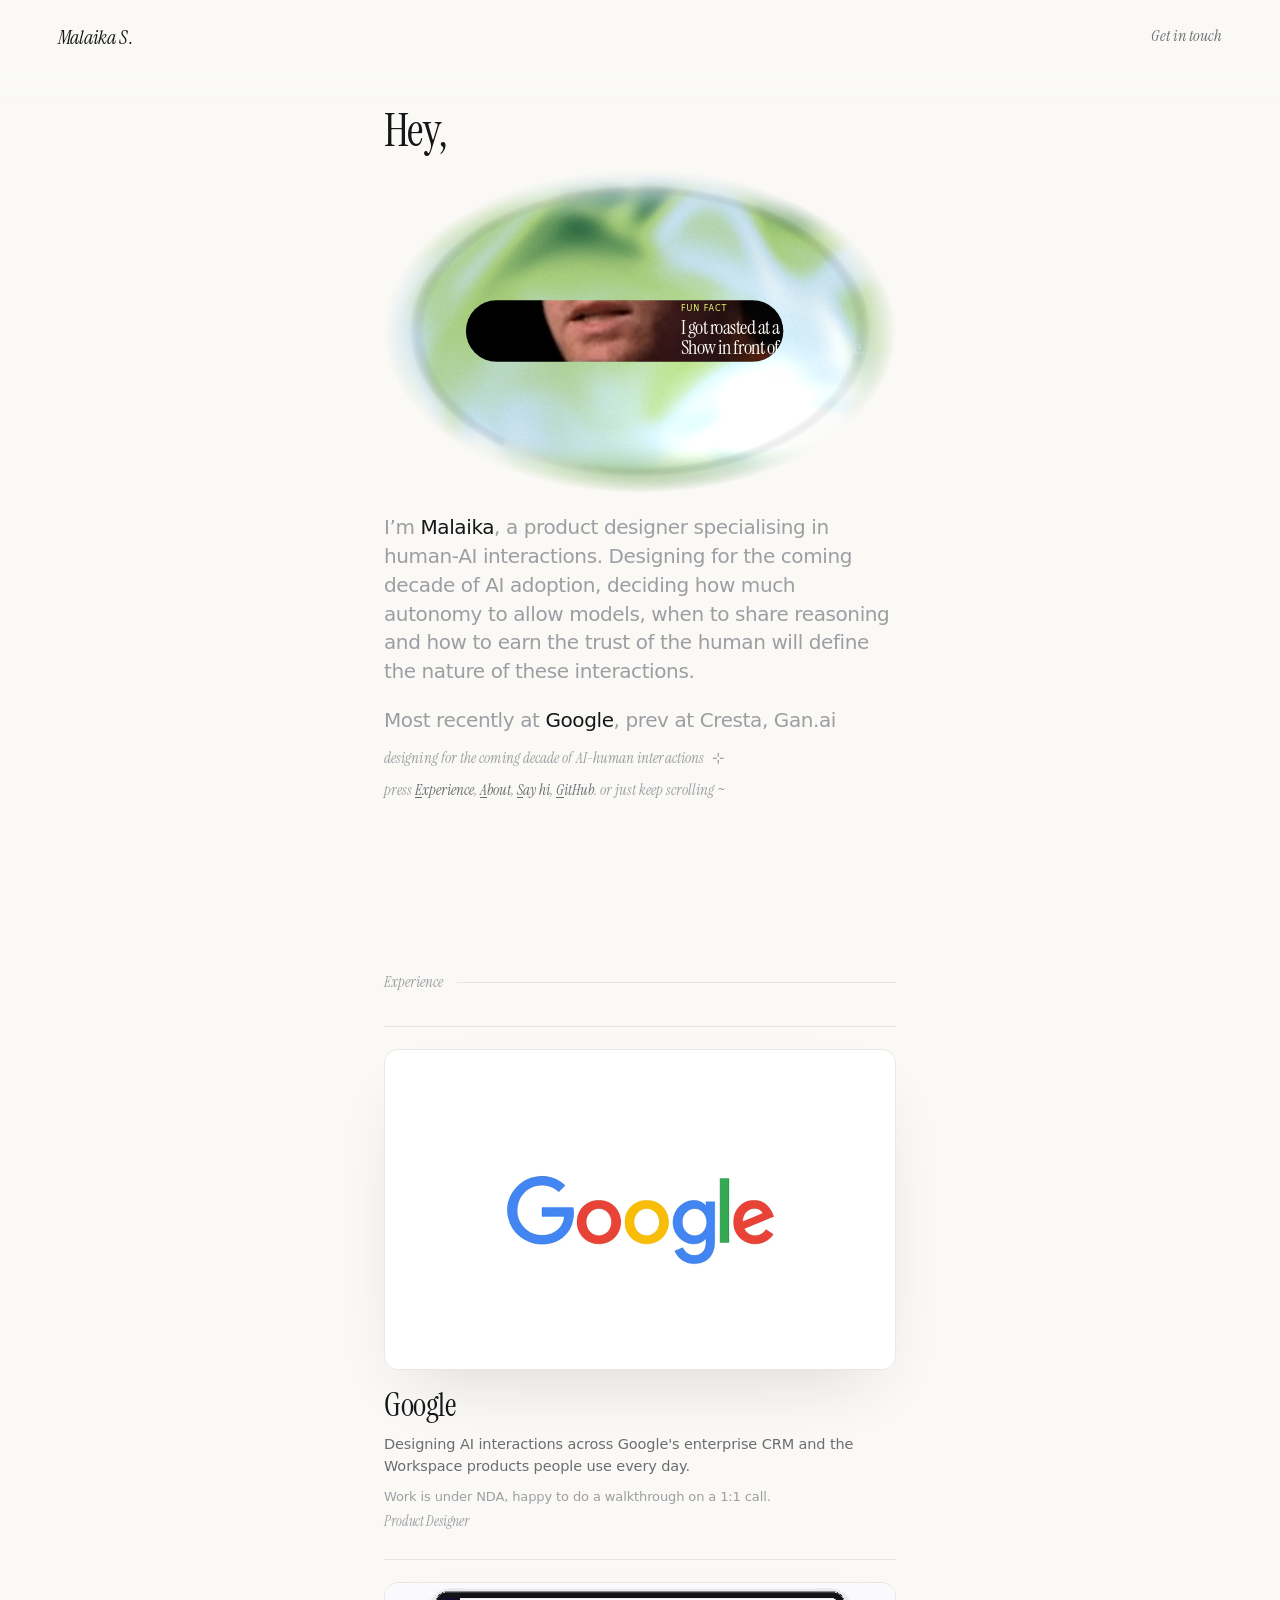
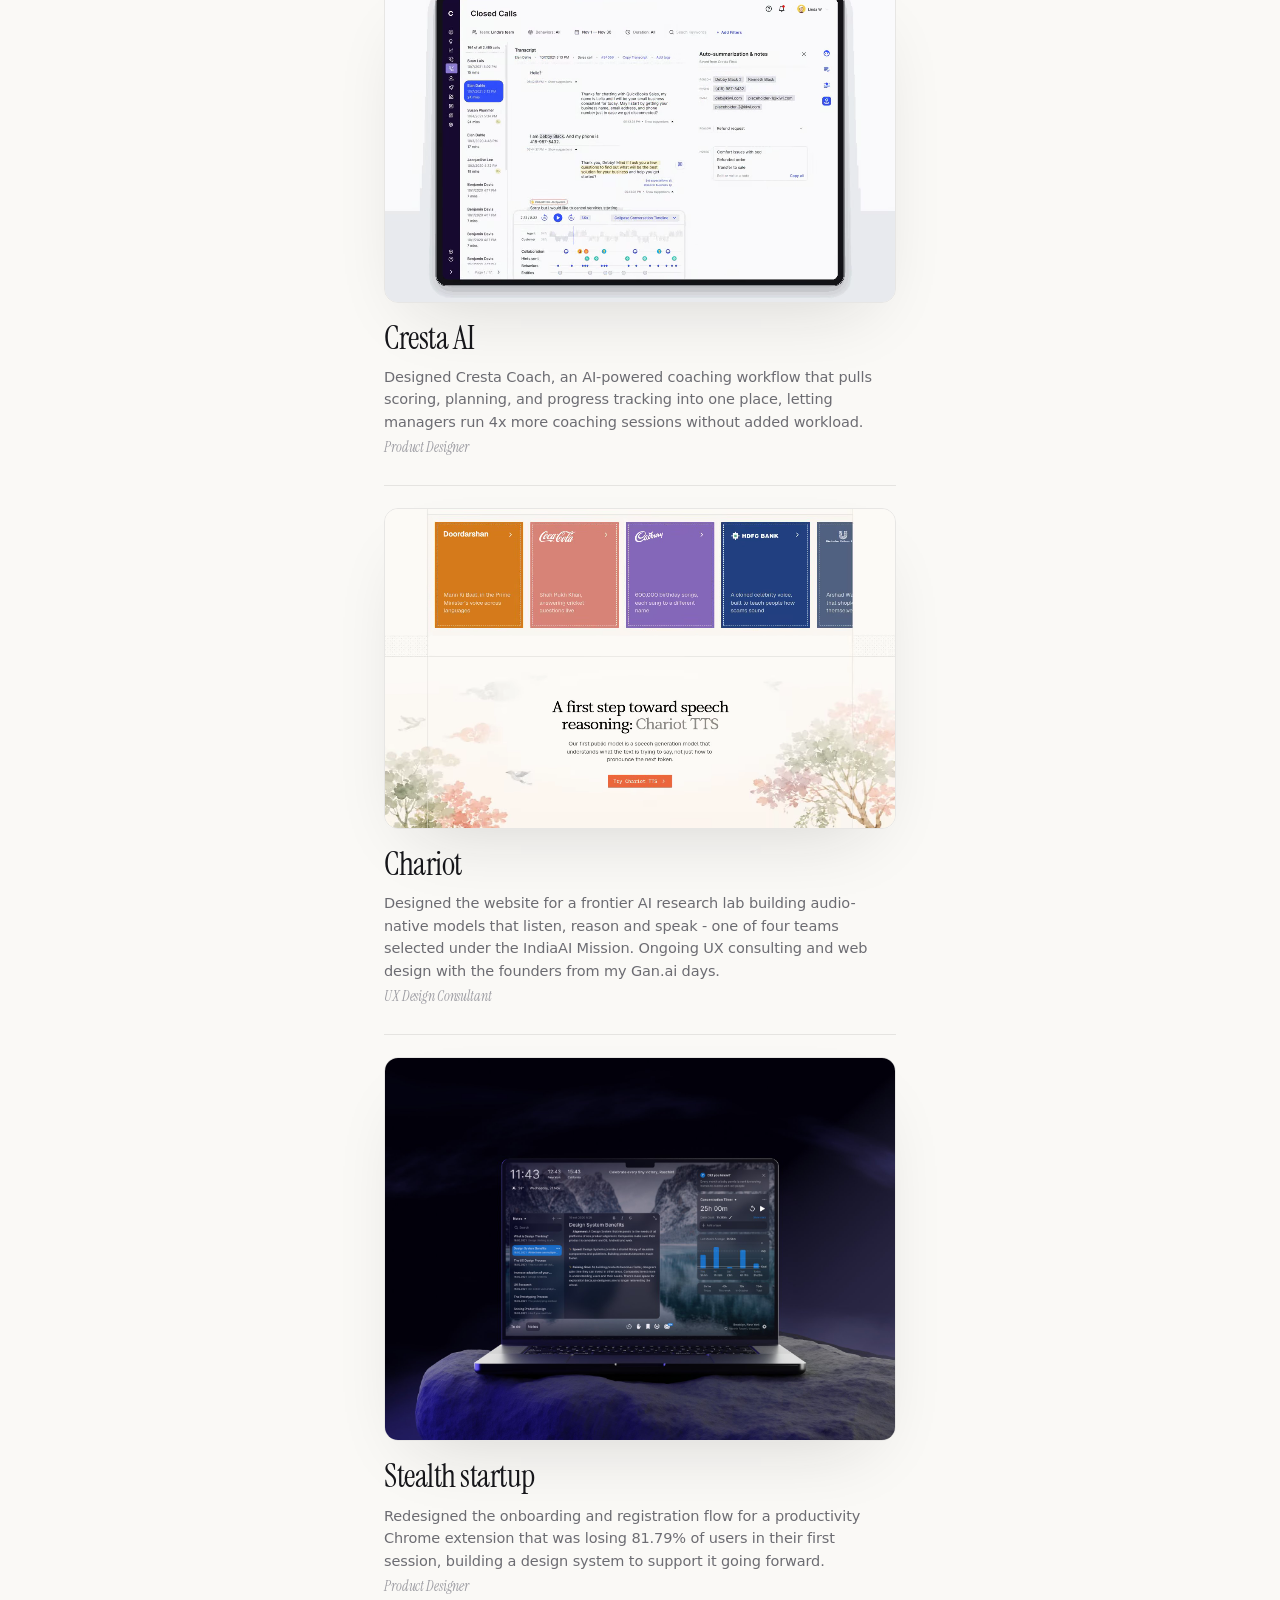
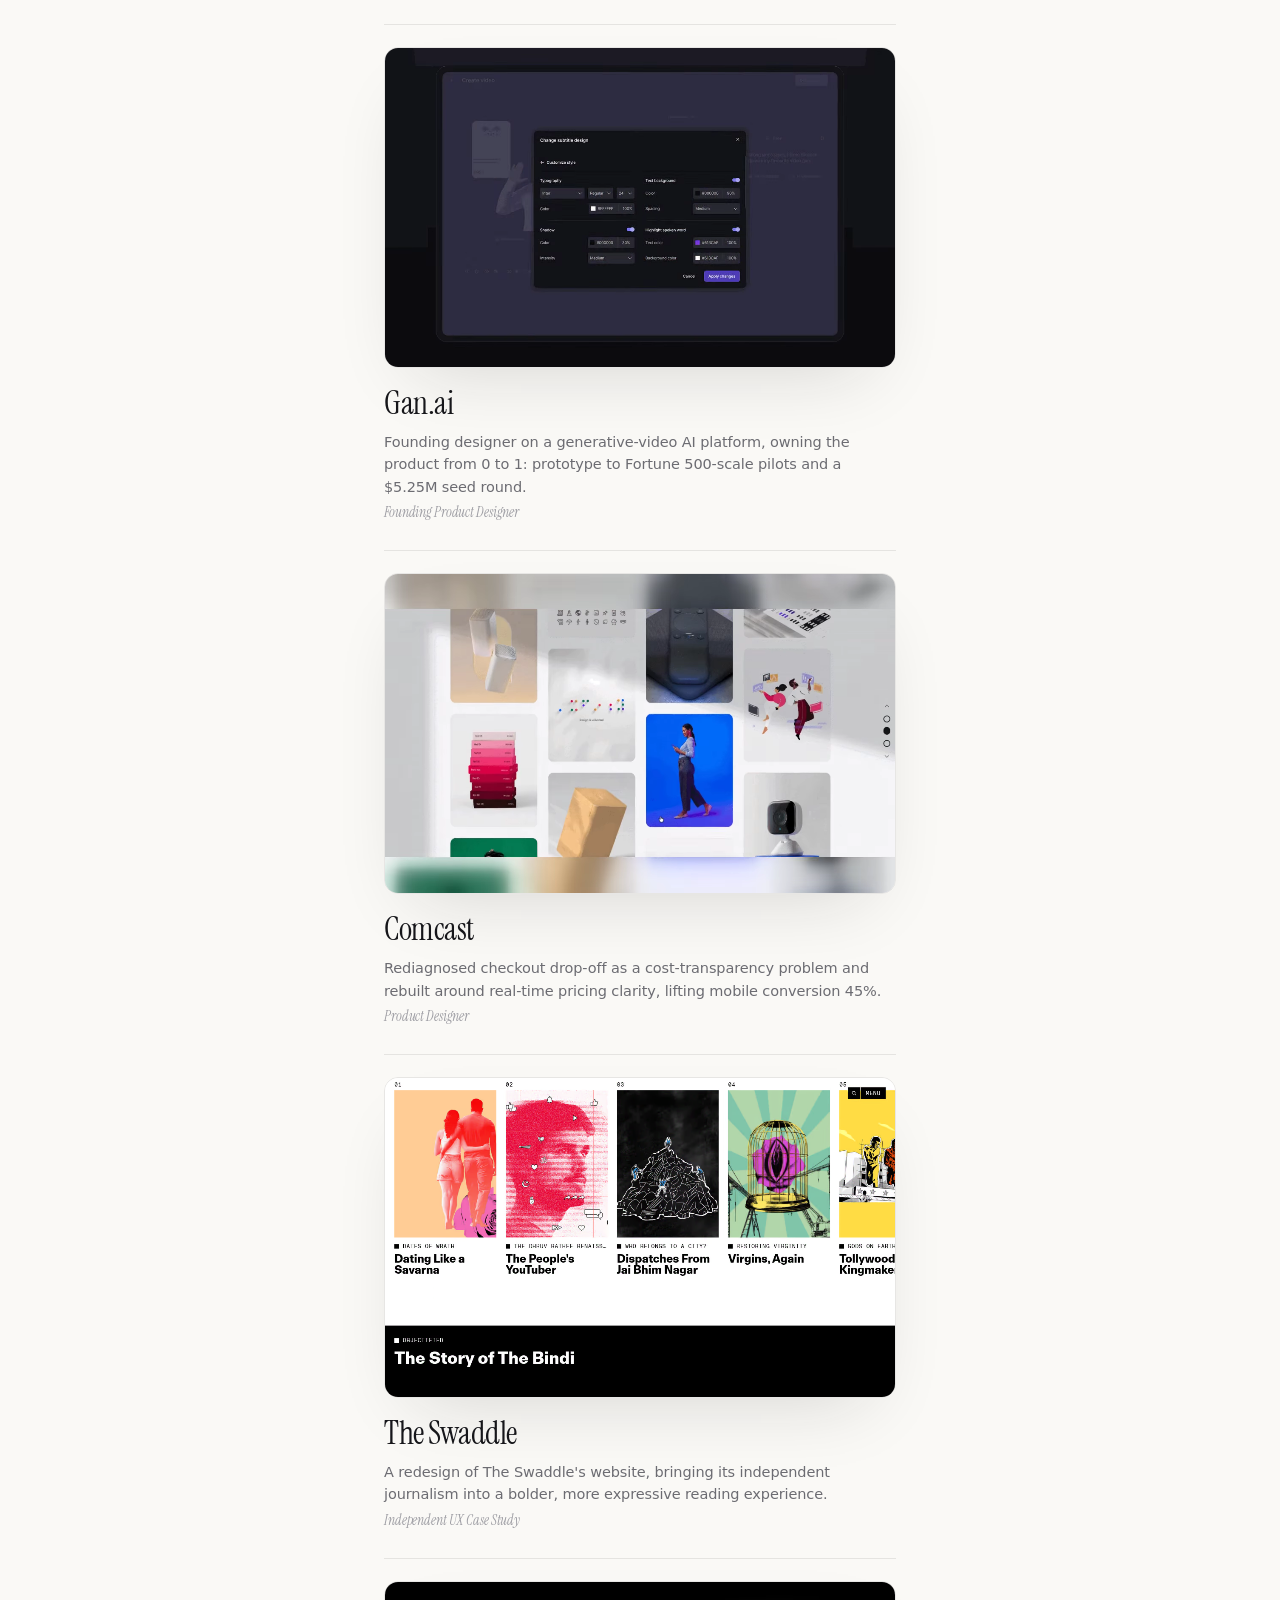
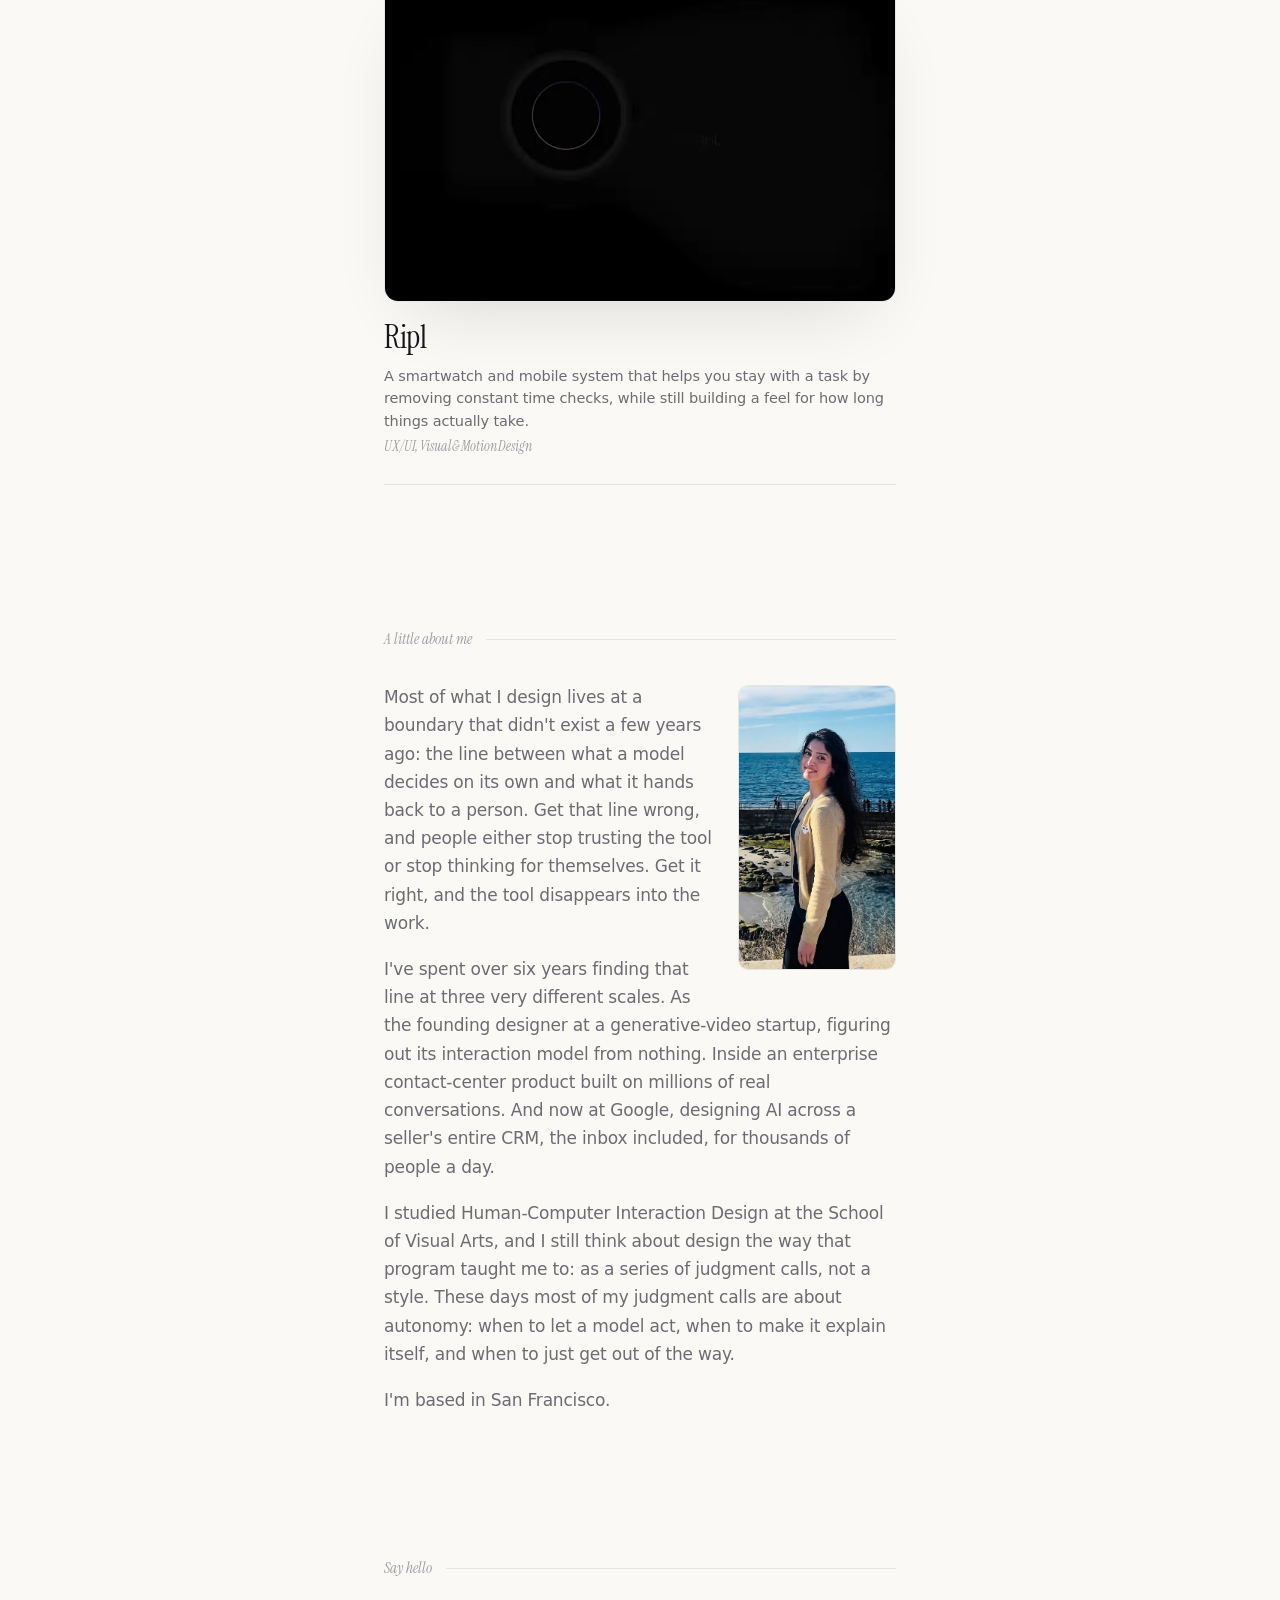
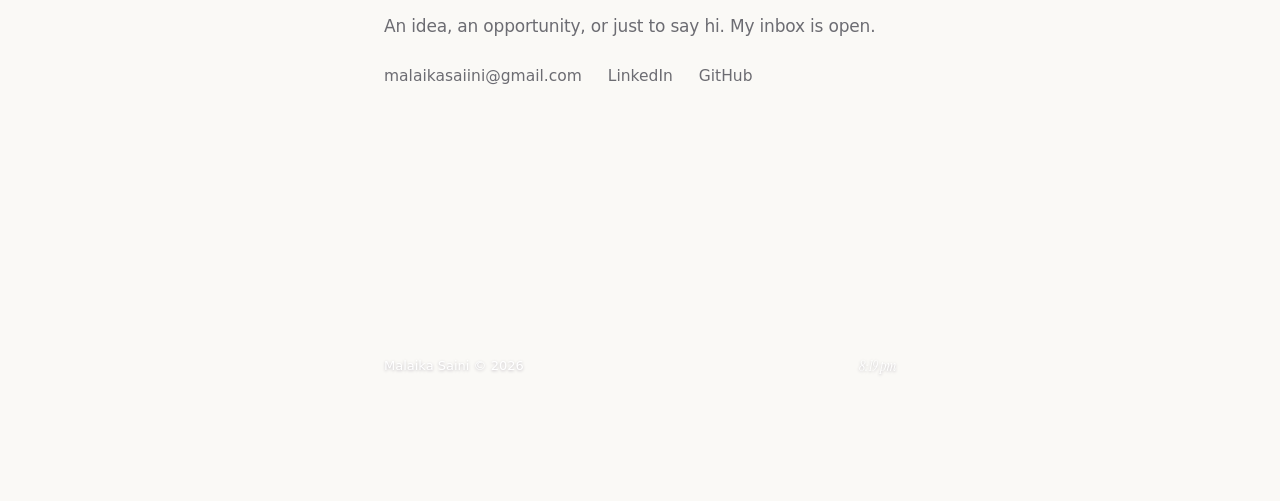
==== commit 255f700e: "restore the hero peek" ====
--- a/index.html
+++ b/index.html
@@ -206,50 +206,28 @@
 .scratch-card{position:relative;width:100%;height:clamp(255px,36vh,360px);margin:2px 0 4px;isolation:isolate;background:transparent;touch-action:none;cursor:crosshair}
 .scratch-cover{position:absolute;inset:0;z-index:3;background:linear-gradient(160deg,#f5f9f7,#c3deec 35%,#a6cc79 70%,#2e6b43);will-change:mask-image,-webkit-mask-image}
 .scratch-cover .field{position:absolute;inset:0;display:block;width:100%;height:100%;margin:0;border-radius:0;pointer-events:none}
-.scratch-reveal{position:absolute;inset:0;z-index:1;overflow:hidden;background:#101010;color:#faf9f6;opacity:0;transition:opacity .2s ease}.scratch-card.has-started .scratch-reveal{opacity:1}-webkit-mask-image:radial-gradient(ellipse 94% 94% at 50% 50%,#000 66%,transparent 100%);mask-image:radial-gradient(ellipse 94% 94% at 50% 50%,#000 66%,transparent 100%)}
+.scratch-reveal{position:absolute;inset:0;z-index:1;overflow:hidden;background:#101010;color:#faf9f6}
 .scratch-reveal video,.scratch-reveal img{position:absolute;inset:0;width:100%;height:100%;object-fit:cover;object-position:center 38%;border:0}
 .scratch-reveal::after{content:'';position:absolute;inset:0;background:linear-gradient(90deg,transparent 0 48%,rgba(7,7,7,.18) 58%,rgba(7,7,7,.92) 100%)}
 .scratch-reveal p{position:absolute;z-index:1;right:0;bottom:0;box-sizing:border-box;width:42%;max-width:260px;margin:0;padding:clamp(18px,3vw,28px);overflow-wrap:break-word;font-family:var(--serif);font-size:clamp(19px,2.8vw,27px);line-height:1.02;letter-spacing:-.025em}
 .scratch-reveal p span{display:block;margin-bottom:8px;font-family:var(--sans);font-size:9px;font-weight:500;letter-spacing:.12em;text-transform:uppercase;color:#e8ff78}
-.scratch-hint{position:absolute;z-index:4;left:50%;top:50%;transform:translate(-50%,-50%);margin:0;padding:9px 14px;border-radius:999px;background:rgba(247,246,242,.9);backdrop-filter:blur(10px);-webkit-backdrop-filter:blur(10px);font:500 12px/1 var(--sans);letter-spacing:.06em;color:#252529;pointer-events:none;transition:opacity .35s ease}.scratch-hint span{display:inline-block;margin-left:4px;animation:scratchNudge 1.8s ease-in-out infinite}.scratch-card.has-started .scratch-hint,.scratch-card.is-revealed .scratch-hint{opacity:0}
+.scratch-card:not(.has-started):not(.is-revealed) .scratch-reveal p{top:50%;bottom:auto;transform:translateY(-50%);padding:0 12px 0 0;font-size:clamp(14px,2.1vw,20px);line-height:1}.scratch-card:not(.has-started):not(.is-revealed) .scratch-reveal p span{margin-bottom:4px;font-size:8px}
+.scratch-hint{display:none}
 .scratch-reset{position:absolute;z-index:4;right:12px;bottom:12px;border:1px solid rgba(250,249,246,.35);border-radius:999px;padding:8px 12px;background:rgba(10,10,10,.62);backdrop-filter:blur(8px);color:#faf9f6;font:500 11px/1 var(--sans);letter-spacing:.05em;opacity:0;pointer-events:none;transition:opacity .25s ease;cursor:pointer}.scratch-card.is-revealed .scratch-reset{opacity:1;pointer-events:auto}
 @keyframes scratchNudge{0%,100%{transform:translate(0,0)}50%{transform:translate(5px,-5px)}}
-@media(max-width:640px){.scratch-card{height:270px}.scratch-reveal video{object-position:38% 38%}.scratch-reveal::after{background:linear-gradient(0deg,rgba(7,7,7,.92) 0,rgba(7,7,7,.18) 48%,transparent 72%)}.scratch-reveal p{left:0;right:0;bottom:0;width:100%;max-width:none;padding:15px 54px 15px 15px;font-size:19px}.scratch-reset{right:9px;bottom:9px}}
+@media(max-width:640px){.scratch-card{height:270px}.scratch-reveal video{object-position:38% 38%}.scratch-card:not(.has-started):not(.is-revealed) .scratch-reveal p{left:auto;right:11%;top:50%;bottom:auto;width:44%;padding:0;font-size:16px;transform:translateY(-50%)}.scratch-reveal::after{background:linear-gradient(0deg,rgba(7,7,7,.92) 0,rgba(7,7,7,.18) 48%,transparent 72%)}.scratch-reveal p{left:0;right:0;bottom:0;width:100%;max-width:none;padding:15px 54px 15px 15px;font-size:19px}.scratch-reset{right:9px;bottom:9px}}
 @media(prefers-reduced-motion:reduce){.scratch-hint span{animation:none}}
 </style>
 <script>
-/* A different fun fact each load: hash the timestamp, mod by the number of facts, skip an immediate repeat. */
-(function(){
-  'use strict';
-  var facts=[
-    {text:'I got roasted at a Tech Roast Show in front of 500+ people.'},
-    {text:'I love photoboothing',img:'img/8-photobooth-strip.jpg',alt:'Malaika and friends crammed into a photo booth strip'},
-    {text:'I love vision boards and motivational quotes',img:'img/9-vision-board.jpg',alt:'Her 2026 vision board collage'},
-    {text:'It was so great meeting other founding designers and younger designers who want to become founding designers at startups',img:'img/10-founding-designers.jpg',alt:'Malaika with other founding designers at a hackathon'},
-    {text:'I dressed up as the famous Louvre heist robber last Halloween',img:'img/11-louvre-heist-halloween.jpg',alt:'Malaika dressed as the Louvre heist robber, duffel bag in hand'},
-    {text:'I love board games and good style art',img:'img/12-board-games.jpg',alt:'A Catch the Moon board game box next to a cat latte art'}
-  ];
-  var t=String(Date.now()),h=0,i,pick,last=-1;
-  for(i=0;i<t.length;i++)h=(h*31+t.charCodeAt(i))>>>0;
-  pick=h%facts.length;
-  try{last=parseInt(localStorage.getItem('ffPick'),10)}catch(e){}
-  if(pick===last)pick=(pick+1)%facts.length;
-  try{localStorage.setItem('ffPick',pick)}catch(e){}
-  var f=facts[pick],factEl=document.getElementById('revealFact');
-  if(factEl)factEl.innerHTML='<span>Fun fact</span>'+f.text;
-  if(f.img){
-    var v=document.querySelector('.scratch-reveal video');if(v)v.style.display='none';
-    var im=document.getElementById('revealImg');if(im){im.src=f.img;im.alt=f.alt;im.hidden=false}
-  }
-})();
-
 /* Erase a canvas-built mask over the moving field. */
 (function(){
   'use strict';
   var card=document.getElementById('scratchCard'),cover=document.getElementById('scratchCover'),reset=document.getElementById('scratchReset');if(!card||!cover)return;
-  var mask=document.createElement('canvas'),ctx=mask.getContext('2d'),drawing=false,last=null,dpr=1;
-  function apply(){var url='url('+mask.toDataURL()+')';cover.style.webkitMaskImage=url;cover.style.maskImage=url;cover.style.webkitMaskSize='100% 100%';cover.style.maskSize='100% 100%'}
-  function paint(){var r=card.getBoundingClientRect();dpr=Math.min(devicePixelRatio||1,2);mask.width=Math.round(r.width*dpr);mask.height=Math.round(r.height*dpr);ctx.globalCompositeOperation='source-over';ctx.fillStyle='#fff';ctx.fillRect(0,0,mask.width,mask.height);/* feather the perimeter so the field dissolves into the page */ctx.globalCompositeOperation='destination-in';ctx.save();ctx.translate(mask.width/2,mask.height/2);ctx.scale(mask.width/2,mask.height/2);var feather=ctx.createRadialGradient(0,0,0,0,0,1);feather.addColorStop(0,'#fff');feather.addColorStop(0.84,'#fff');feather.addColorStop(0.92,'rgba(255,255,255,.5)');feather.addColorStop(1,'rgba(255,255,255,0)');ctx.fillStyle=feather;ctx.beginPath();ctx.arc(0,0,1.42,0,Math.PI*2);ctx.fill();ctx.restore();ctx.globalCompositeOperation='source-over';apply();card.classList.remove('has-started','is-revealed');last=null}
+  var mask=document.createElement('canvas'),ctx=mask.getContext('2d'),revealMask=document.createElement('canvas'),revealCtx=revealMask.getContext('2d'),reveal=card.querySelector('.scratch-reveal'),drawing=false,last=null,dpr=1;
+  function maskEl(el,url){el.style.webkitMaskImage=url;el.style.maskImage=url;el.style.webkitMaskSize='100% 100%';el.style.maskSize='100% 100%'}
+  function apply(){maskEl(cover,'url('+mask.toDataURL()+')')}
+  function peek(){var radius=Math.max(30,mask.width*.06);ctx.globalCompositeOperation='destination-out';ctx.lineCap='round';ctx.lineWidth=radius*2;ctx.beginPath();ctx.moveTo(mask.width*.22,mask.height*.5);ctx.lineTo(mask.width*.72,mask.height*.5);ctx.stroke();ctx.globalCompositeOperation='source-over'}
+  function paint(){var r=card.getBoundingClientRect();dpr=Math.min(devicePixelRatio||1,2);mask.width=Math.round(r.width*dpr);mask.height=Math.round(r.height*dpr);revealMask.width=mask.width;revealMask.height=mask.height;revealCtx.save();revealCtx.translate(mask.width/2,mask.height/2);revealCtx.scale(mask.width/2,mask.height/2);var revealFeather=revealCtx.createRadialGradient(0,0,0,0,0,1);revealFeather.addColorStop(0,'#fff');revealFeather.addColorStop(.82,'#fff');revealFeather.addColorStop(.9,'rgba(255,255,255,0)');revealCtx.fillStyle=revealFeather;revealCtx.beginPath();revealCtx.arc(0,0,1.18,0,Math.PI*2);revealCtx.fill();revealCtx.restore();maskEl(reveal,'url('+revealMask.toDataURL()+')');ctx.globalCompositeOperation='source-over';ctx.fillStyle='#fff';ctx.fillRect(0,0,mask.width,mask.height);/* feather the perimeter so the field dissolves into the page */ctx.globalCompositeOperation='destination-in';ctx.save();ctx.translate(mask.width/2,mask.height/2);ctx.scale(mask.width/2,mask.height/2);var feather=ctx.createRadialGradient(0,0,0,0,0,1);feather.addColorStop(0,'#fff');feather.addColorStop(0.84,'#fff');feather.addColorStop(0.92,'rgba(255,255,255,.5)');feather.addColorStop(1,'rgba(255,255,255,0)');ctx.fillStyle=feather;ctx.beginPath();ctx.arc(0,0,1.42,0,Math.PI*2);ctx.fill();ctx.restore();ctx.globalCompositeOperation='source-over';/* the resting cover starts with her approved pill-shaped peek */peek();apply();card.classList.remove('has-started','is-revealed');last=null}
   function point(e){var r=card.getBoundingClientRect();return{x:(e.clientX-r.left)*dpr,y:(e.clientY-r.top)*dpr}}
   function scratch(a,b){var radius=Math.max(30,mask.width*.06);ctx.globalCompositeOperation='destination-out';ctx.lineCap='round';ctx.lineJoin='round';ctx.lineWidth=radius*2;ctx.beginPath();ctx.moveTo(a.x,a.y);ctx.lineTo(b.x,b.y);ctx.stroke();ctx.beginPath();ctx.arc(b.x,b.y,radius,0,Math.PI*2);ctx.fill();apply()}
   function down(e){if(e.target.closest&&e.target.closest('button'))return;if(e.button!==undefined&&e.button!==0)return;drawing=true;last=point(e);card.setPointerCapture&&card.setPointerCapture(e.pointerId);card.classList.add('has-started');scratch(last,last);e.preventDefault()}
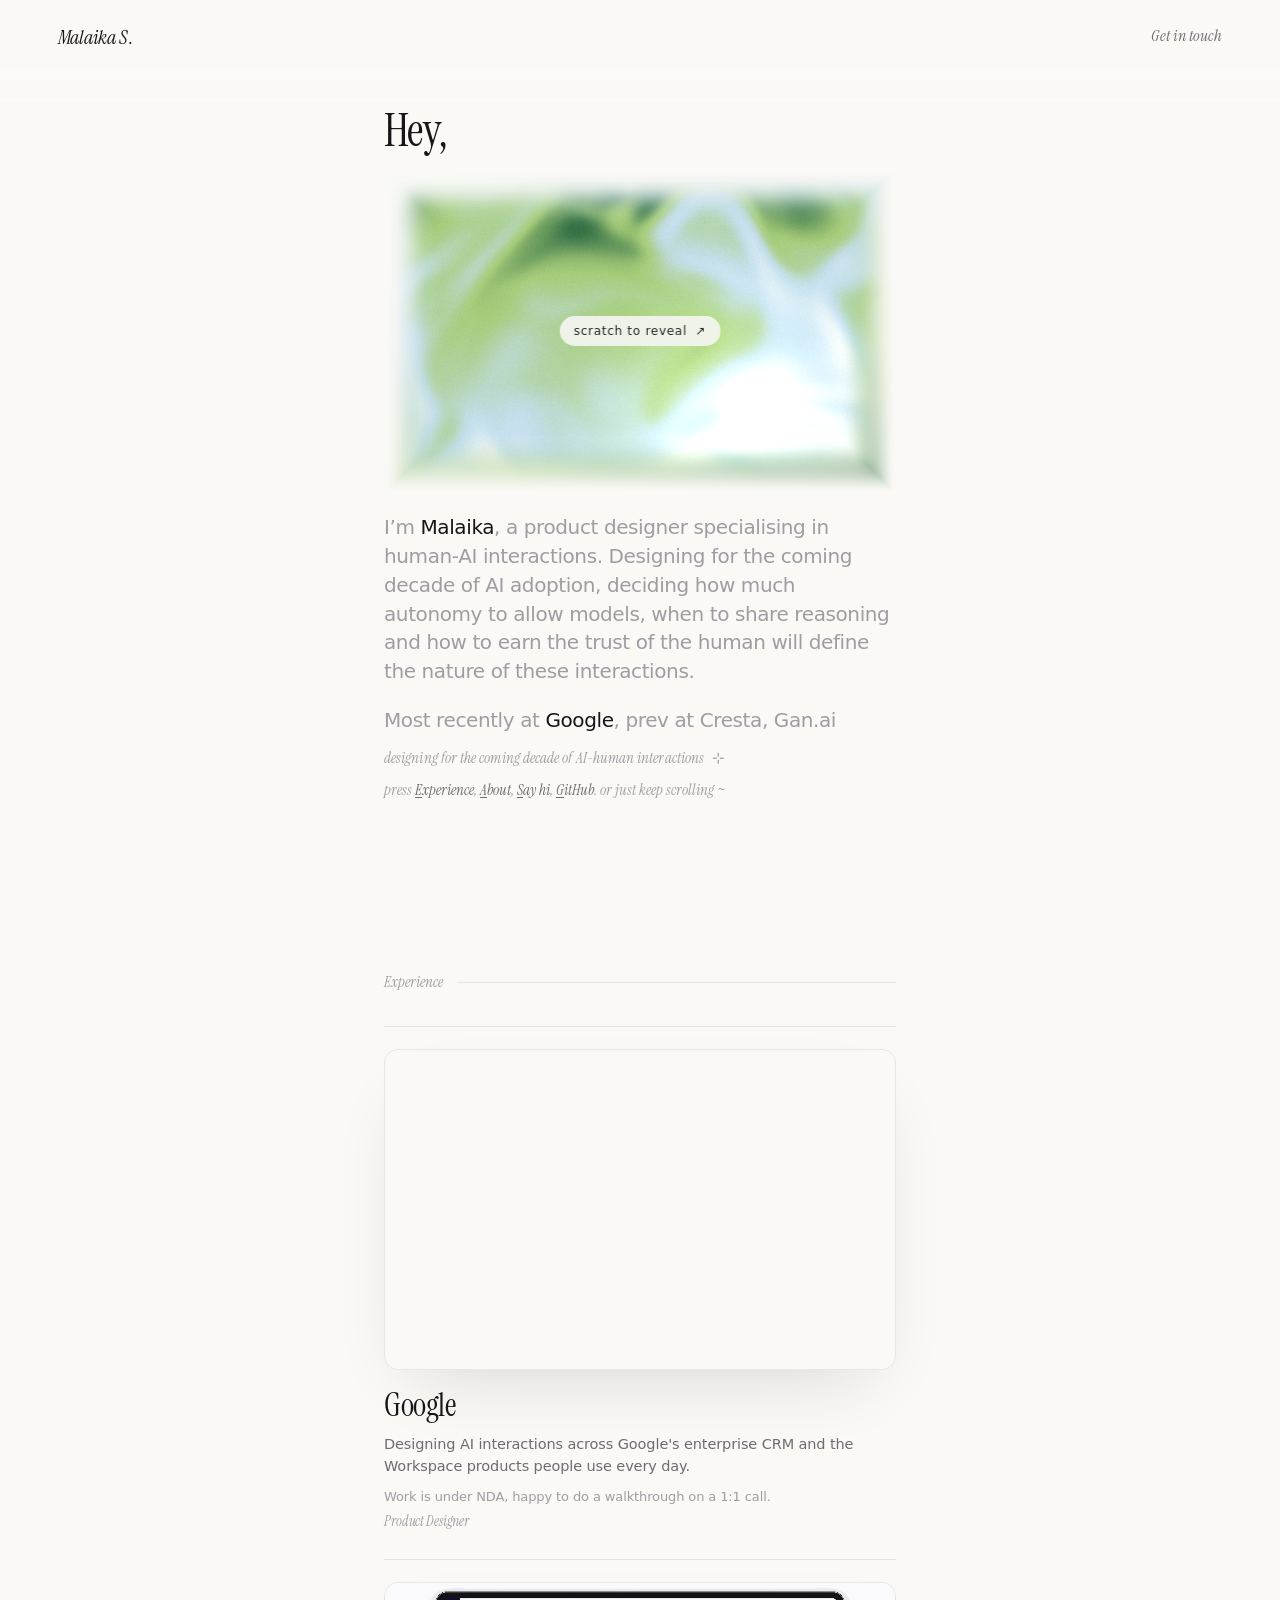
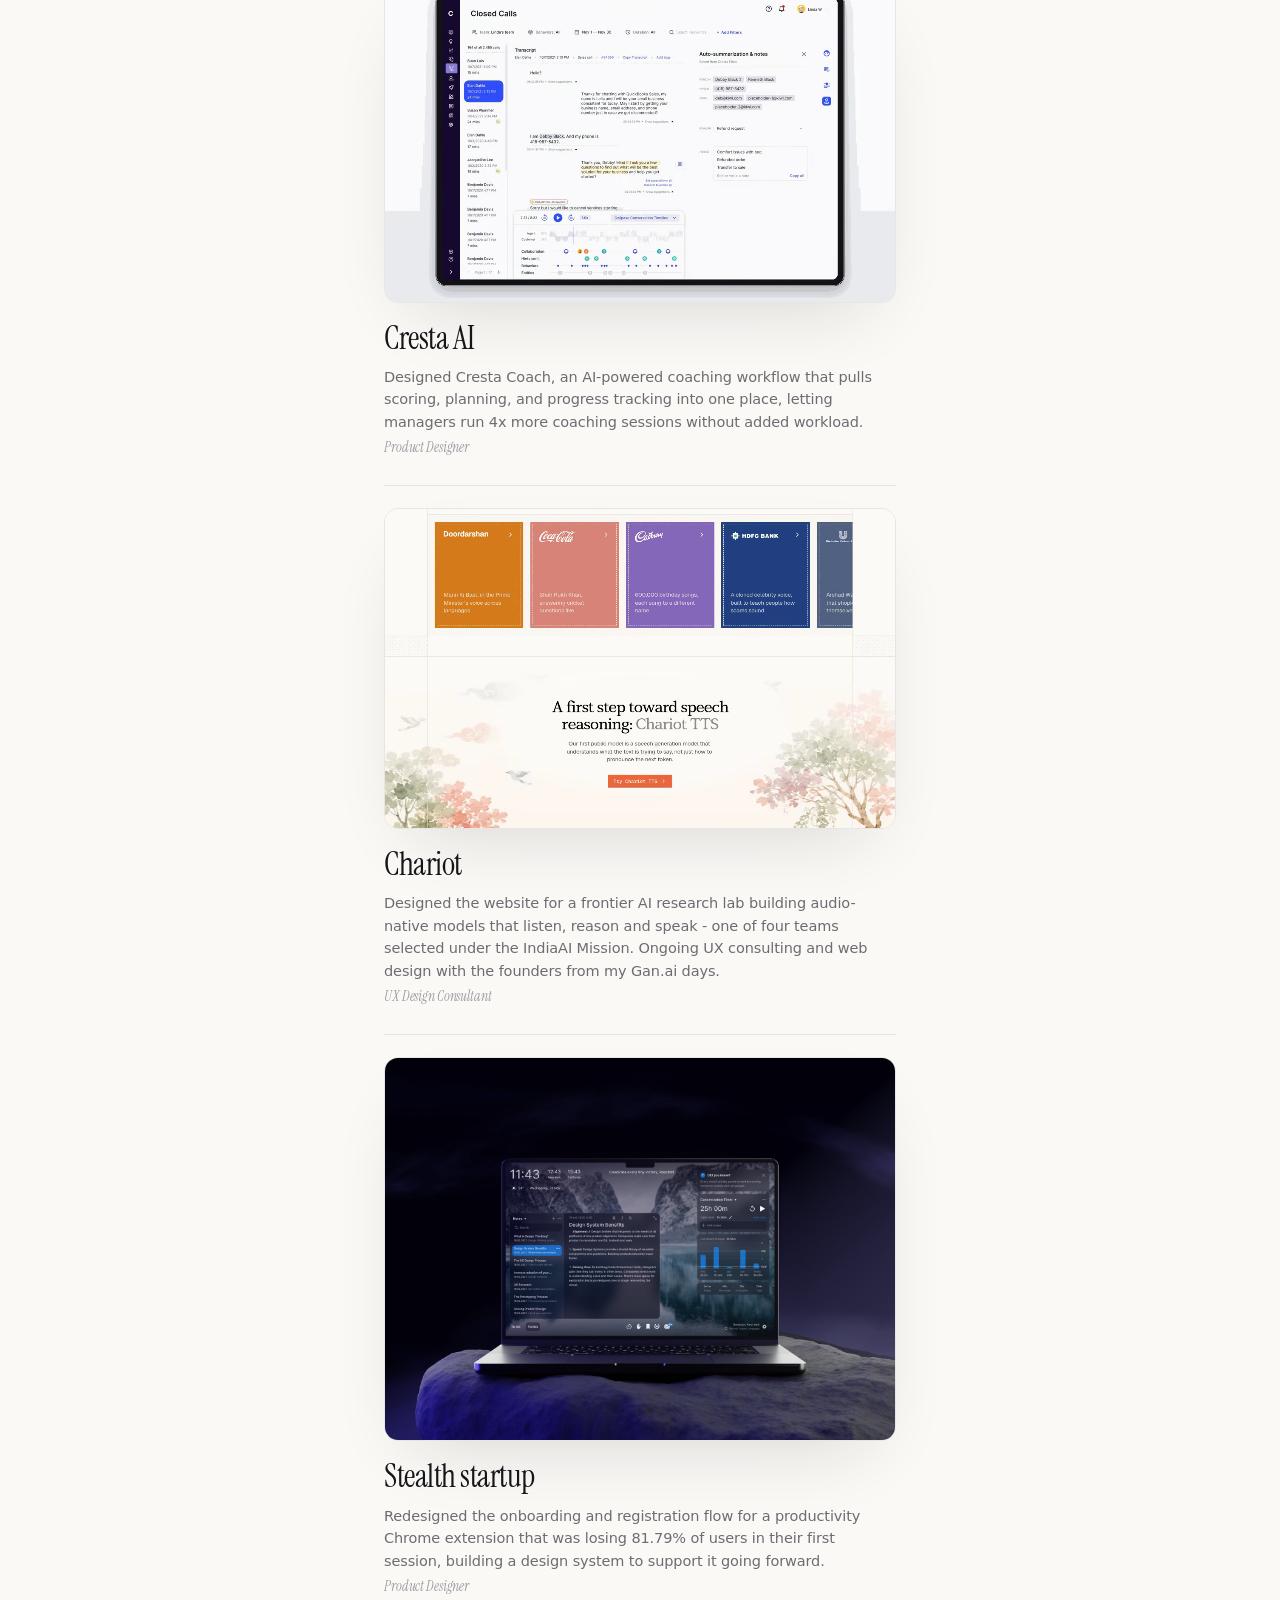
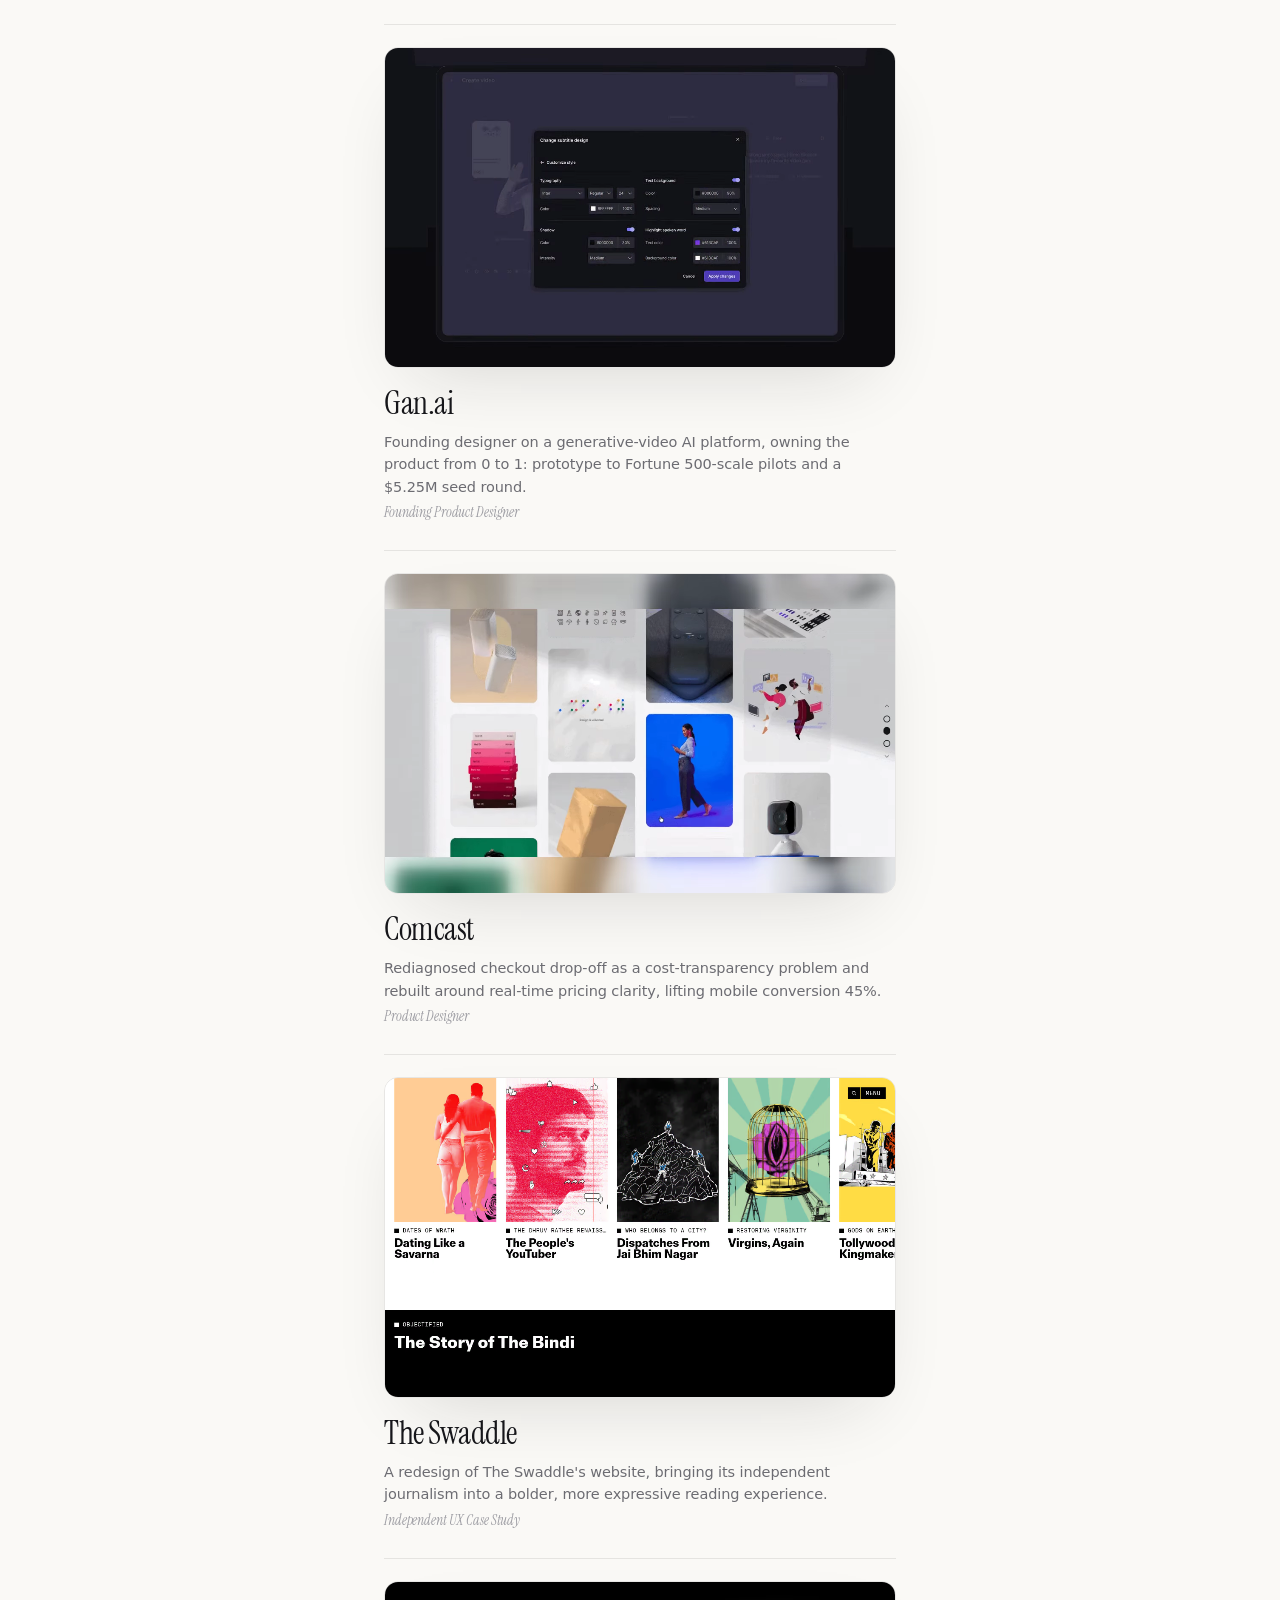
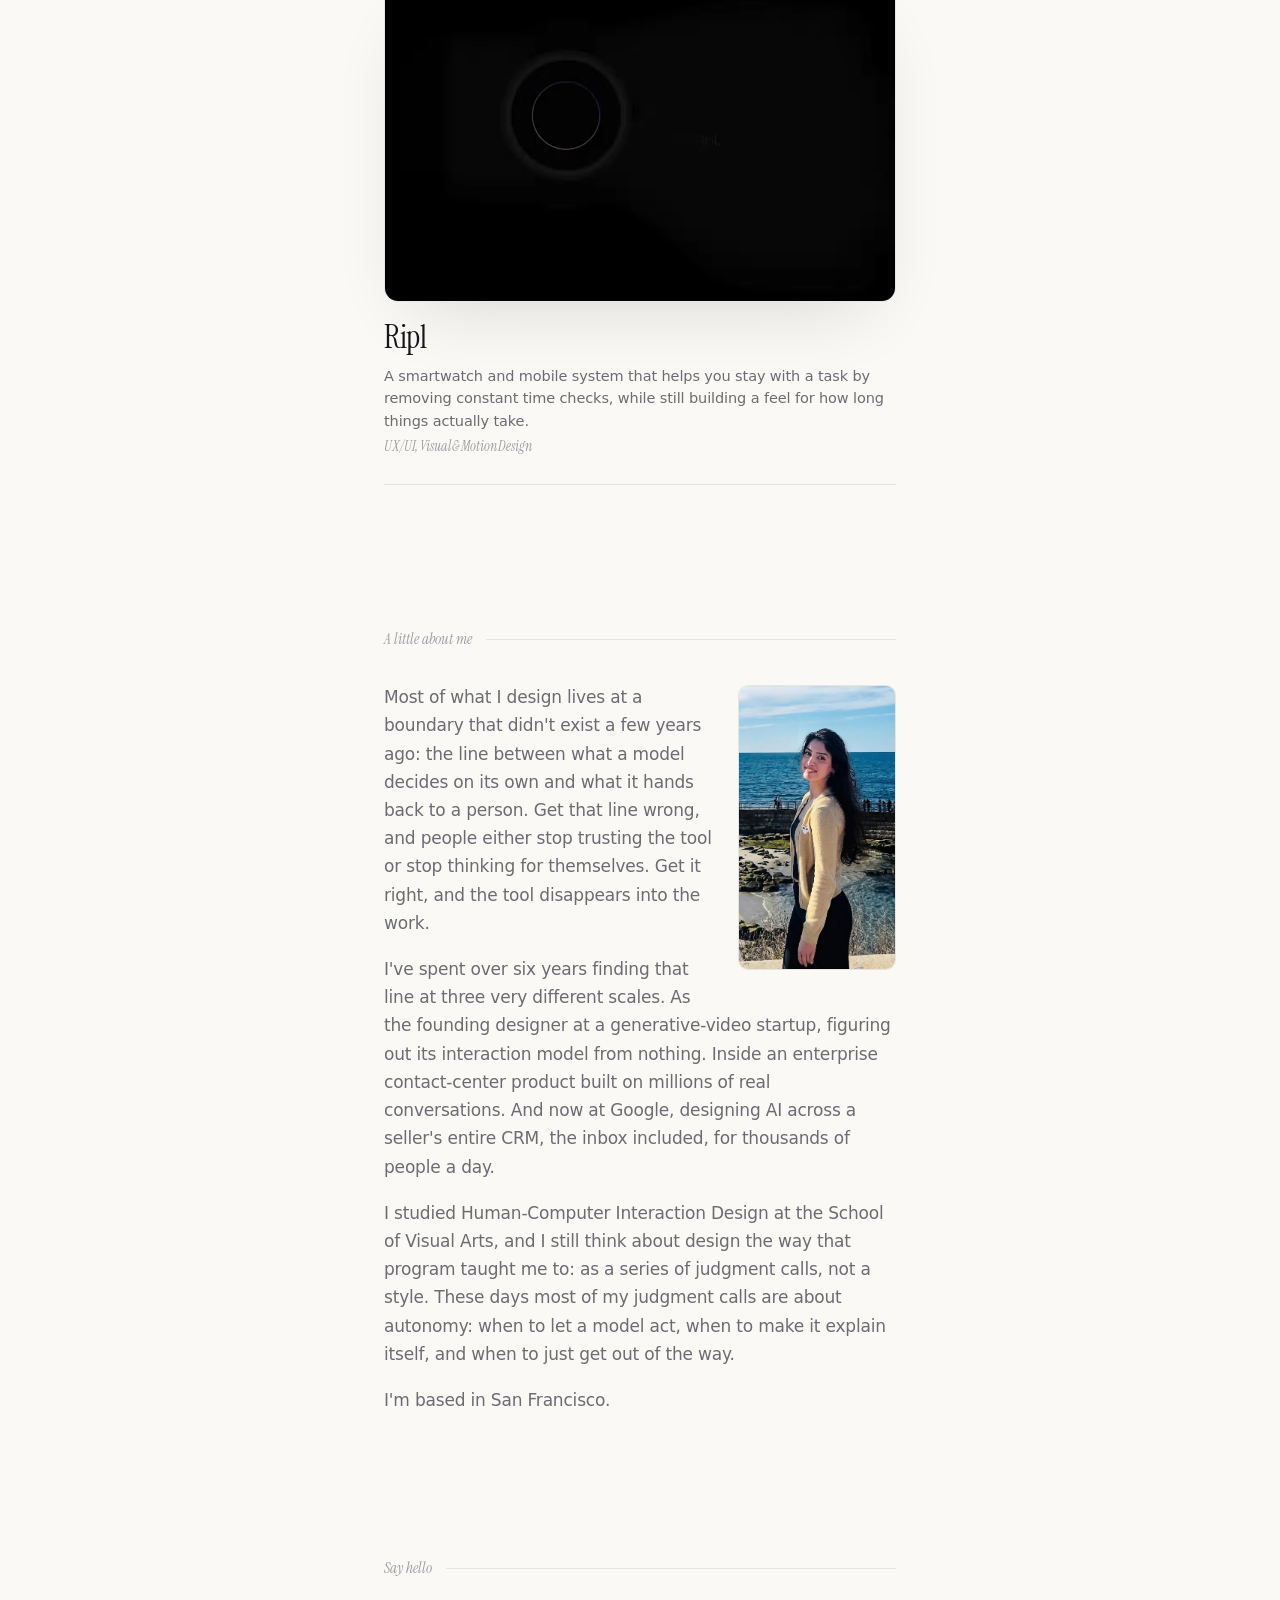
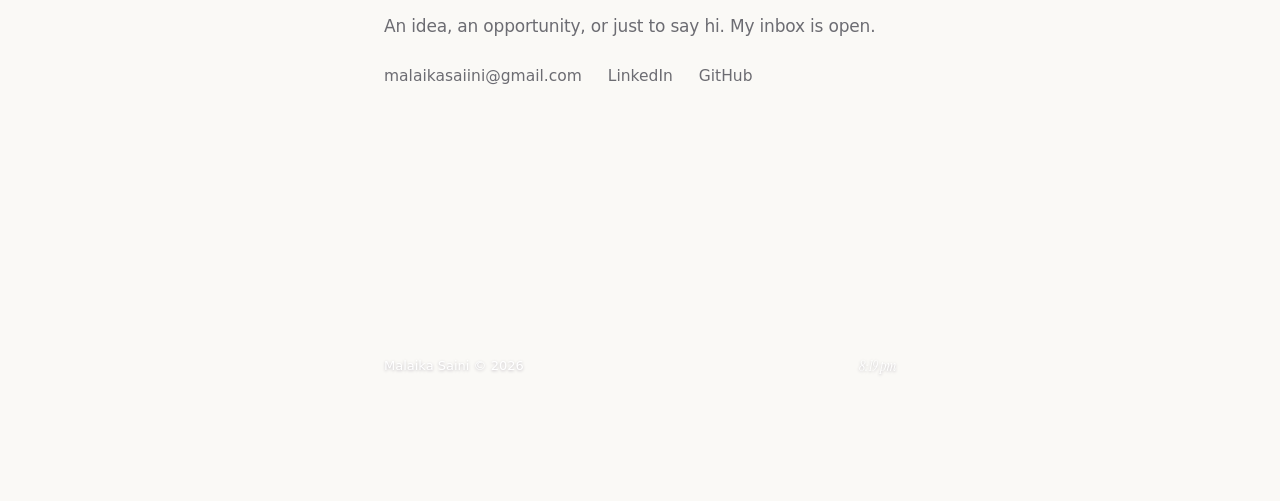
==== commit bcae0df7: "restore the wide scratch hero" ====
--- a/index.html
+++ b/index.html
@@ -48,8 +48,7 @@
         <div class="scratch-card rv in" id="scratchCard">
           <div class="scratch-reveal">
             <video autoplay loop muted playsinline poster="img/7-tech-roast-poster.jpg" aria-label="Malaika at the Tech Roast Show"><source src="img/4-tech-roast-clean.webm" type="video/webm"><source src="img/5-tech-roast-clean.mp4" type="video/mp4"></video>
-            <img id="revealImg" alt="" hidden>
-            <p id="revealFact"><span>Fun fact</span>I got roasted at a Tech Roast Show in front of 500+ people.</p>
+            <p><span>Fun fact</span>I got roasted at a Tech Roast Show in front of 500+ people.</p>
           </div>
           <div class="scratch-cover" id="scratchCover" role="img" aria-label="Scratch the moving colour field to reveal a fun fact"><canvas class="field" id="field" aria-hidden="true"></canvas></div>
           <p class="scratch-hint" id="scratchHint">scratch to reveal <span>↗</span></p>
@@ -202,32 +201,41 @@
 </script>
 
 <style>
-/* Scratchable hero: the original moving field erases to the story underneath. */
+/* Scratchable hero: the original wide moving field erases to the roast underneath. */
 .scratch-card{position:relative;width:100%;height:clamp(255px,36vh,360px);margin:2px 0 4px;isolation:isolate;background:transparent;touch-action:none;cursor:crosshair}
 .scratch-cover{position:absolute;inset:0;z-index:3;background:linear-gradient(160deg,#f5f9f7,#c3deec 35%,#a6cc79 70%,#2e6b43);will-change:mask-image,-webkit-mask-image}
 .scratch-cover .field{position:absolute;inset:0;display:block;width:100%;height:100%;margin:0;border-radius:0;pointer-events:none}
-.scratch-reveal{position:absolute;inset:0;z-index:1;overflow:hidden;background:#101010;color:#faf9f6}
-.scratch-reveal video,.scratch-reveal img{position:absolute;inset:0;width:100%;height:100%;object-fit:cover;object-position:center 38%;border:0}
+.scratch-reveal{position:absolute;inset:0;z-index:1;overflow:hidden;background:#101010;color:#faf9f6;opacity:0;transition:opacity .18s ease}.scratch-card.has-started .scratch-reveal,.scratch-card.is-revealed .scratch-reveal{opacity:1}
+.scratch-reveal video{position:absolute;inset:0;width:100%;height:100%;object-fit:cover;object-position:center 38%;border:0}
 .scratch-reveal::after{content:'';position:absolute;inset:0;background:linear-gradient(90deg,transparent 0 48%,rgba(7,7,7,.18) 58%,rgba(7,7,7,.92) 100%)}
 .scratch-reveal p{position:absolute;z-index:1;right:0;bottom:0;box-sizing:border-box;width:42%;max-width:260px;margin:0;padding:clamp(18px,3vw,28px);overflow-wrap:break-word;font-family:var(--serif);font-size:clamp(19px,2.8vw,27px);line-height:1.02;letter-spacing:-.025em}
 .scratch-reveal p span{display:block;margin-bottom:8px;font-family:var(--sans);font-size:9px;font-weight:500;letter-spacing:.12em;text-transform:uppercase;color:#e8ff78}
-.scratch-card:not(.has-started):not(.is-revealed) .scratch-reveal p{top:50%;bottom:auto;transform:translateY(-50%);padding:0 12px 0 0;font-size:clamp(14px,2.1vw,20px);line-height:1}.scratch-card:not(.has-started):not(.is-revealed) .scratch-reveal p span{margin-bottom:4px;font-size:8px}
-.scratch-hint{display:none}
+.scratch-hint{position:absolute;z-index:4;left:50%;top:50%;transform:translate(-50%,-50%);margin:0;padding:9px 14px;border-radius:999px;background:rgba(247,246,242,.9);backdrop-filter:blur(10px);-webkit-backdrop-filter:blur(10px);font:500 12px/1 var(--sans);letter-spacing:.06em;color:#252529;pointer-events:none;transition:opacity .35s ease}.scratch-hint span{display:inline-block;margin-left:4px;animation:scratchNudge 1.8s ease-in-out infinite}.scratch-card.has-started .scratch-hint,.scratch-card.is-revealed .scratch-hint{opacity:0}
 .scratch-reset{position:absolute;z-index:4;right:12px;bottom:12px;border:1px solid rgba(250,249,246,.35);border-radius:999px;padding:8px 12px;background:rgba(10,10,10,.62);backdrop-filter:blur(8px);color:#faf9f6;font:500 11px/1 var(--sans);letter-spacing:.05em;opacity:0;pointer-events:none;transition:opacity .25s ease;cursor:pointer}.scratch-card.is-revealed .scratch-reset{opacity:1;pointer-events:auto}
 @keyframes scratchNudge{0%,100%{transform:translate(0,0)}50%{transform:translate(5px,-5px)}}
-@media(max-width:640px){.scratch-card{height:270px}.scratch-reveal video{object-position:38% 38%}.scratch-card:not(.has-started):not(.is-revealed) .scratch-reveal p{left:auto;right:11%;top:50%;bottom:auto;width:44%;padding:0;font-size:16px;transform:translateY(-50%)}.scratch-reveal::after{background:linear-gradient(0deg,rgba(7,7,7,.92) 0,rgba(7,7,7,.18) 48%,transparent 72%)}.scratch-reveal p{left:0;right:0;bottom:0;width:100%;max-width:none;padding:15px 54px 15px 15px;font-size:19px}.scratch-reset{right:9px;bottom:9px}}
+@media(max-width:640px){.scratch-card{height:270px}.scratch-reveal video{object-position:38% 38%}.scratch-reveal::after{background:linear-gradient(0deg,rgba(7,7,7,.92) 0,rgba(7,7,7,.18) 48%,transparent 72%)}.scratch-reveal p{left:0;right:0;bottom:0;width:100%;max-width:none;padding:15px 54px 15px 15px;font-size:19px}.scratch-reset{right:9px;bottom:9px}}
 @media(prefers-reduced-motion:reduce){.scratch-hint span{animation:none}}
 </style>
 <script>
-/* Erase a canvas-built mask over the moving field. */
+/* Erase a soft-edged rectangular mask over the moving field. */
 (function(){
   'use strict';
   var card=document.getElementById('scratchCard'),cover=document.getElementById('scratchCover'),reset=document.getElementById('scratchReset');if(!card||!cover)return;
-  var mask=document.createElement('canvas'),ctx=mask.getContext('2d'),revealMask=document.createElement('canvas'),revealCtx=revealMask.getContext('2d'),reveal=card.querySelector('.scratch-reveal'),drawing=false,last=null,dpr=1;
+  var mask=document.createElement('canvas'),ctx=mask.getContext('2d'),edge=document.createElement('canvas'),edgeCtx=edge.getContext('2d'),reveal=card.querySelector('.scratch-reveal'),drawing=false,last=null,dpr=1;
   function maskEl(el,url){el.style.webkitMaskImage=url;el.style.maskImage=url;el.style.webkitMaskSize='100% 100%';el.style.maskSize='100% 100%'}
   function apply(){maskEl(cover,'url('+mask.toDataURL()+')')}
-  function peek(){var radius=Math.max(30,mask.width*.06);ctx.globalCompositeOperation='destination-out';ctx.lineCap='round';ctx.lineWidth=radius*2;ctx.beginPath();ctx.moveTo(mask.width*.22,mask.height*.5);ctx.lineTo(mask.width*.72,mask.height*.5);ctx.stroke();ctx.globalCompositeOperation='source-over'}
-  function paint(){var r=card.getBoundingClientRect();dpr=Math.min(devicePixelRatio||1,2);mask.width=Math.round(r.width*dpr);mask.height=Math.round(r.height*dpr);revealMask.width=mask.width;revealMask.height=mask.height;revealCtx.save();revealCtx.translate(mask.width/2,mask.height/2);revealCtx.scale(mask.width/2,mask.height/2);var revealFeather=revealCtx.createRadialGradient(0,0,0,0,0,1);revealFeather.addColorStop(0,'#fff');revealFeather.addColorStop(.82,'#fff');revealFeather.addColorStop(.9,'rgba(255,255,255,0)');revealCtx.fillStyle=revealFeather;revealCtx.beginPath();revealCtx.arc(0,0,1.18,0,Math.PI*2);revealCtx.fill();revealCtx.restore();maskEl(reveal,'url('+revealMask.toDataURL()+')');ctx.globalCompositeOperation='source-over';ctx.fillStyle='#fff';ctx.fillRect(0,0,mask.width,mask.height);/* feather the perimeter so the field dissolves into the page */ctx.globalCompositeOperation='destination-in';ctx.save();ctx.translate(mask.width/2,mask.height/2);ctx.scale(mask.width/2,mask.height/2);var feather=ctx.createRadialGradient(0,0,0,0,0,1);feather.addColorStop(0,'#fff');feather.addColorStop(0.84,'#fff');feather.addColorStop(0.92,'rgba(255,255,255,.5)');feather.addColorStop(1,'rgba(255,255,255,0)');ctx.fillStyle=feather;ctx.beginPath();ctx.arc(0,0,1.42,0,Math.PI*2);ctx.fill();ctx.restore();ctx.globalCompositeOperation='source-over';/* the resting cover starts with her approved pill-shaped peek */peek();apply();card.classList.remove('has-started','is-revealed');last=null}
+  function softRect(w,h){
+    edge.width=w;edge.height=h;var im=edgeCtx.createImageData(w,h),a=im.data,feather=Math.max(22*dpr,Math.min(w,h)*.13),i=0;
+    for(var y=0;y<h;y++)for(var x=0;x<w;x++){
+      var d=Math.min(x,y,w-1-x,h-1-y),t=Math.max(0,Math.min(1,d/feather));t=t*t*(3-2*t);
+      a[i++]=255;a[i++]=255;a[i++]=255;a[i++]=Math.round(255*t);
+    }
+    edgeCtx.putImageData(im,0,0);
+  }
+  function paint(){
+    var r=card.getBoundingClientRect();dpr=Math.min(devicePixelRatio||1,2);mask.width=Math.round(r.width*dpr);mask.height=Math.round(r.height*dpr);softRect(mask.width,mask.height);
+    maskEl(reveal,'url('+edge.toDataURL()+')');ctx.globalCompositeOperation='source-over';ctx.clearRect(0,0,mask.width,mask.height);ctx.drawImage(edge,0,0);apply();card.classList.remove('has-started','is-revealed');last=null;
+  }
   function point(e){var r=card.getBoundingClientRect();return{x:(e.clientX-r.left)*dpr,y:(e.clientY-r.top)*dpr}}
   function scratch(a,b){var radius=Math.max(30,mask.width*.06);ctx.globalCompositeOperation='destination-out';ctx.lineCap='round';ctx.lineJoin='round';ctx.lineWidth=radius*2;ctx.beginPath();ctx.moveTo(a.x,a.y);ctx.lineTo(b.x,b.y);ctx.stroke();ctx.beginPath();ctx.arc(b.x,b.y,radius,0,Math.PI*2);ctx.fill();apply()}
   function down(e){if(e.target.closest&&e.target.closest('button'))return;if(e.button!==undefined&&e.button!==0)return;drawing=true;last=point(e);card.setPointerCapture&&card.setPointerCapture(e.pointerId);card.classList.add('has-started');scratch(last,last);e.preventDefault()}
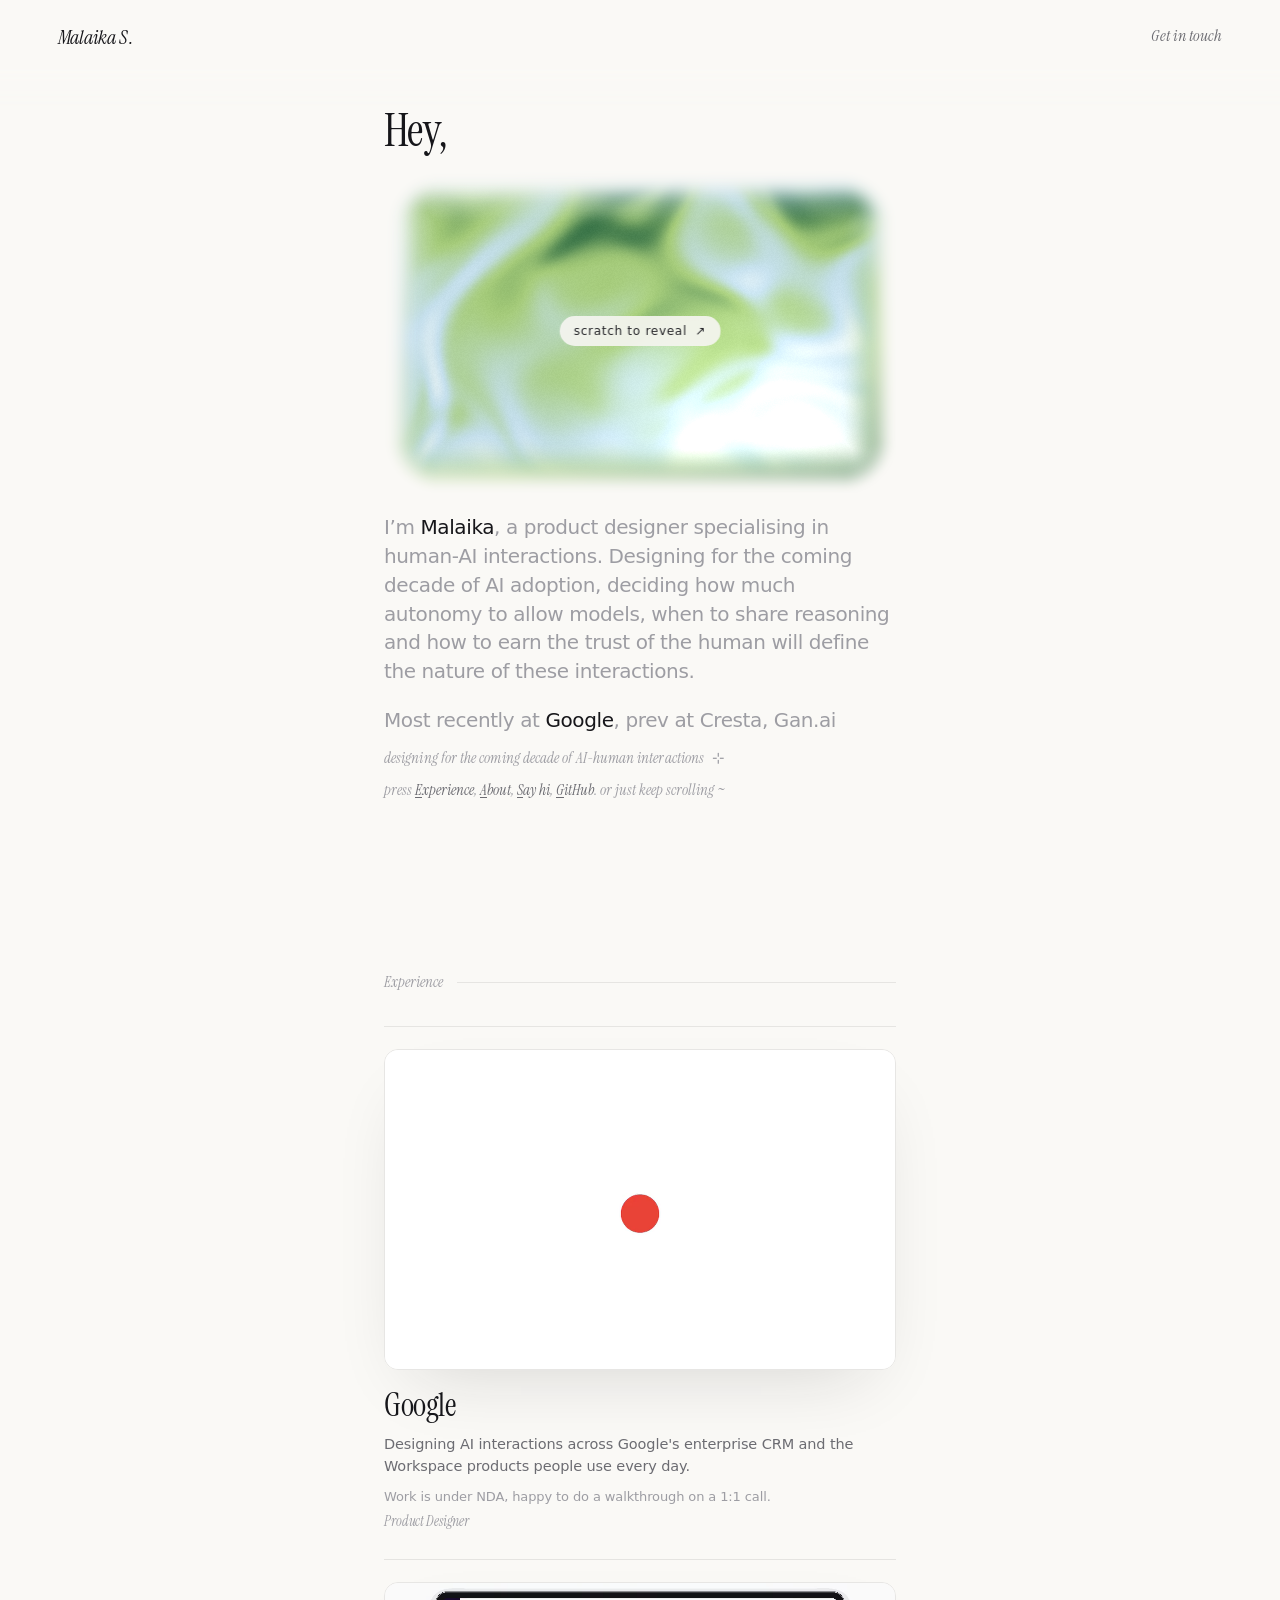
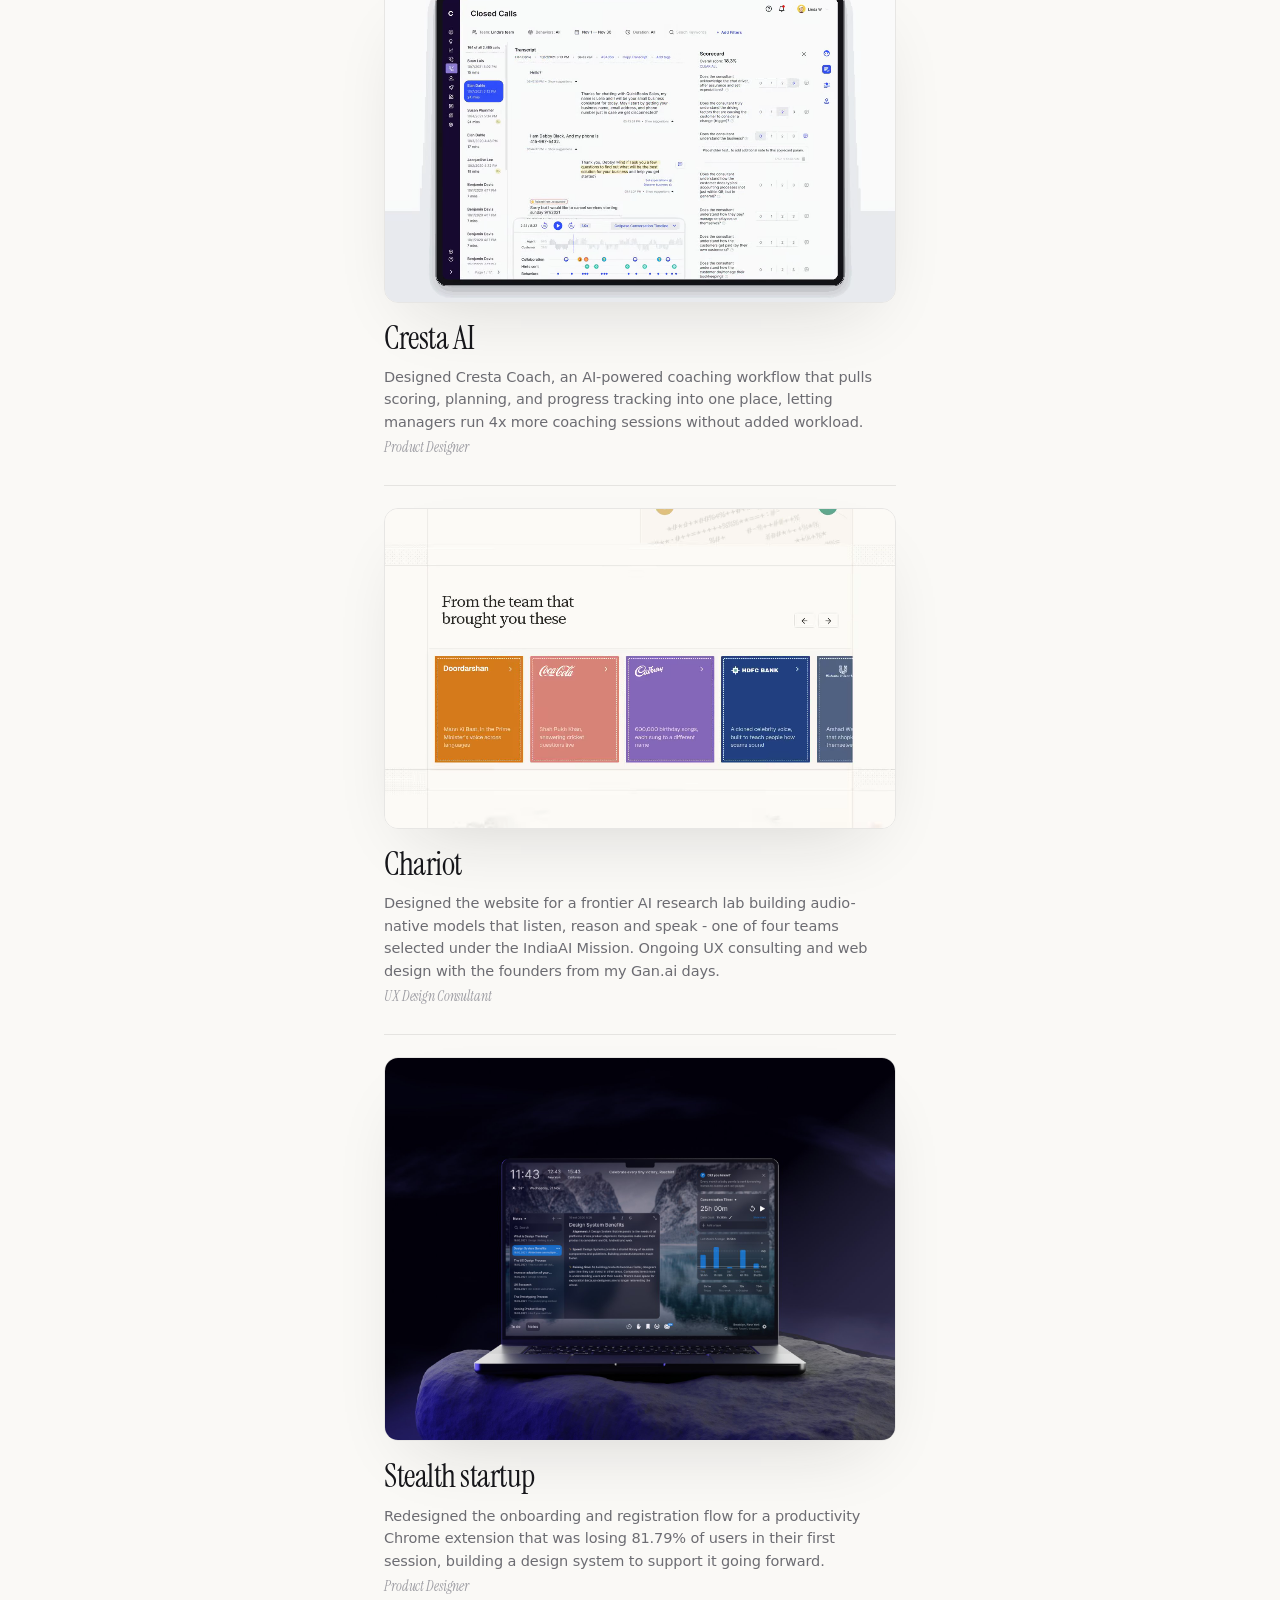
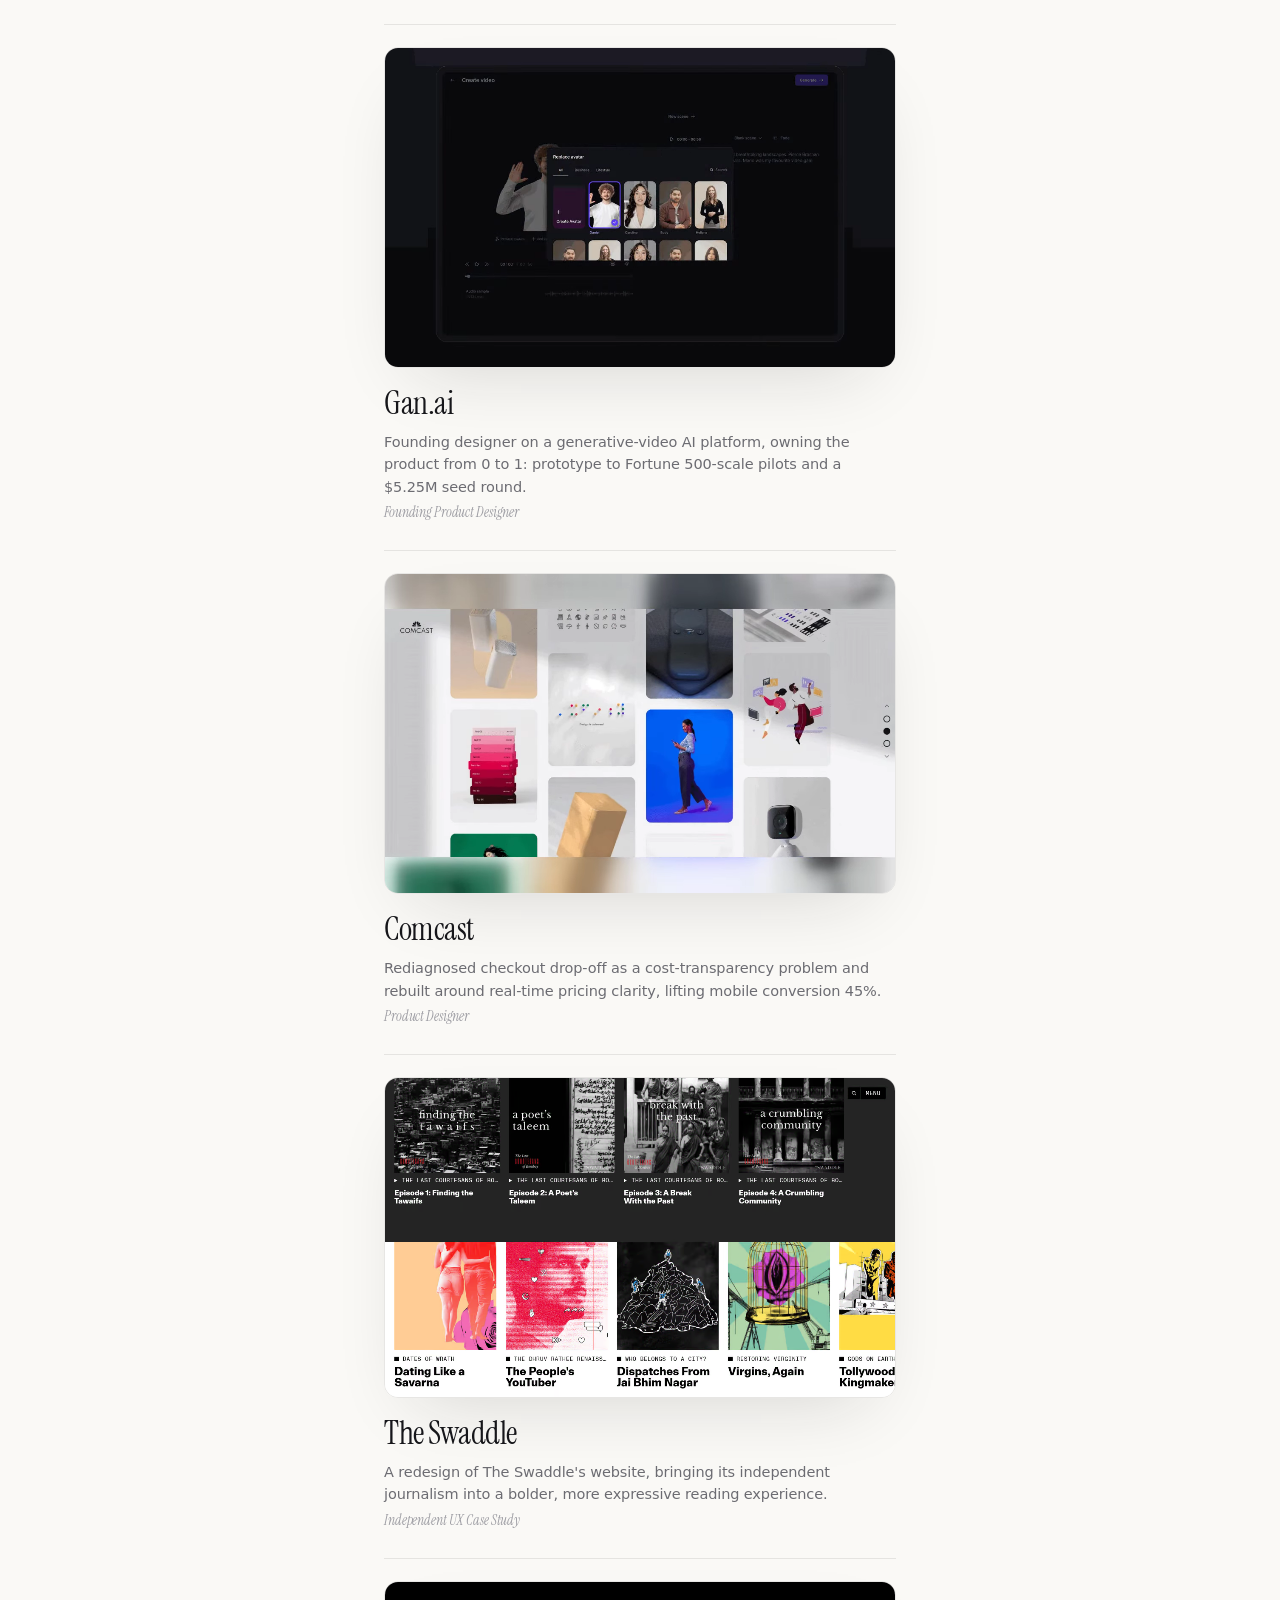
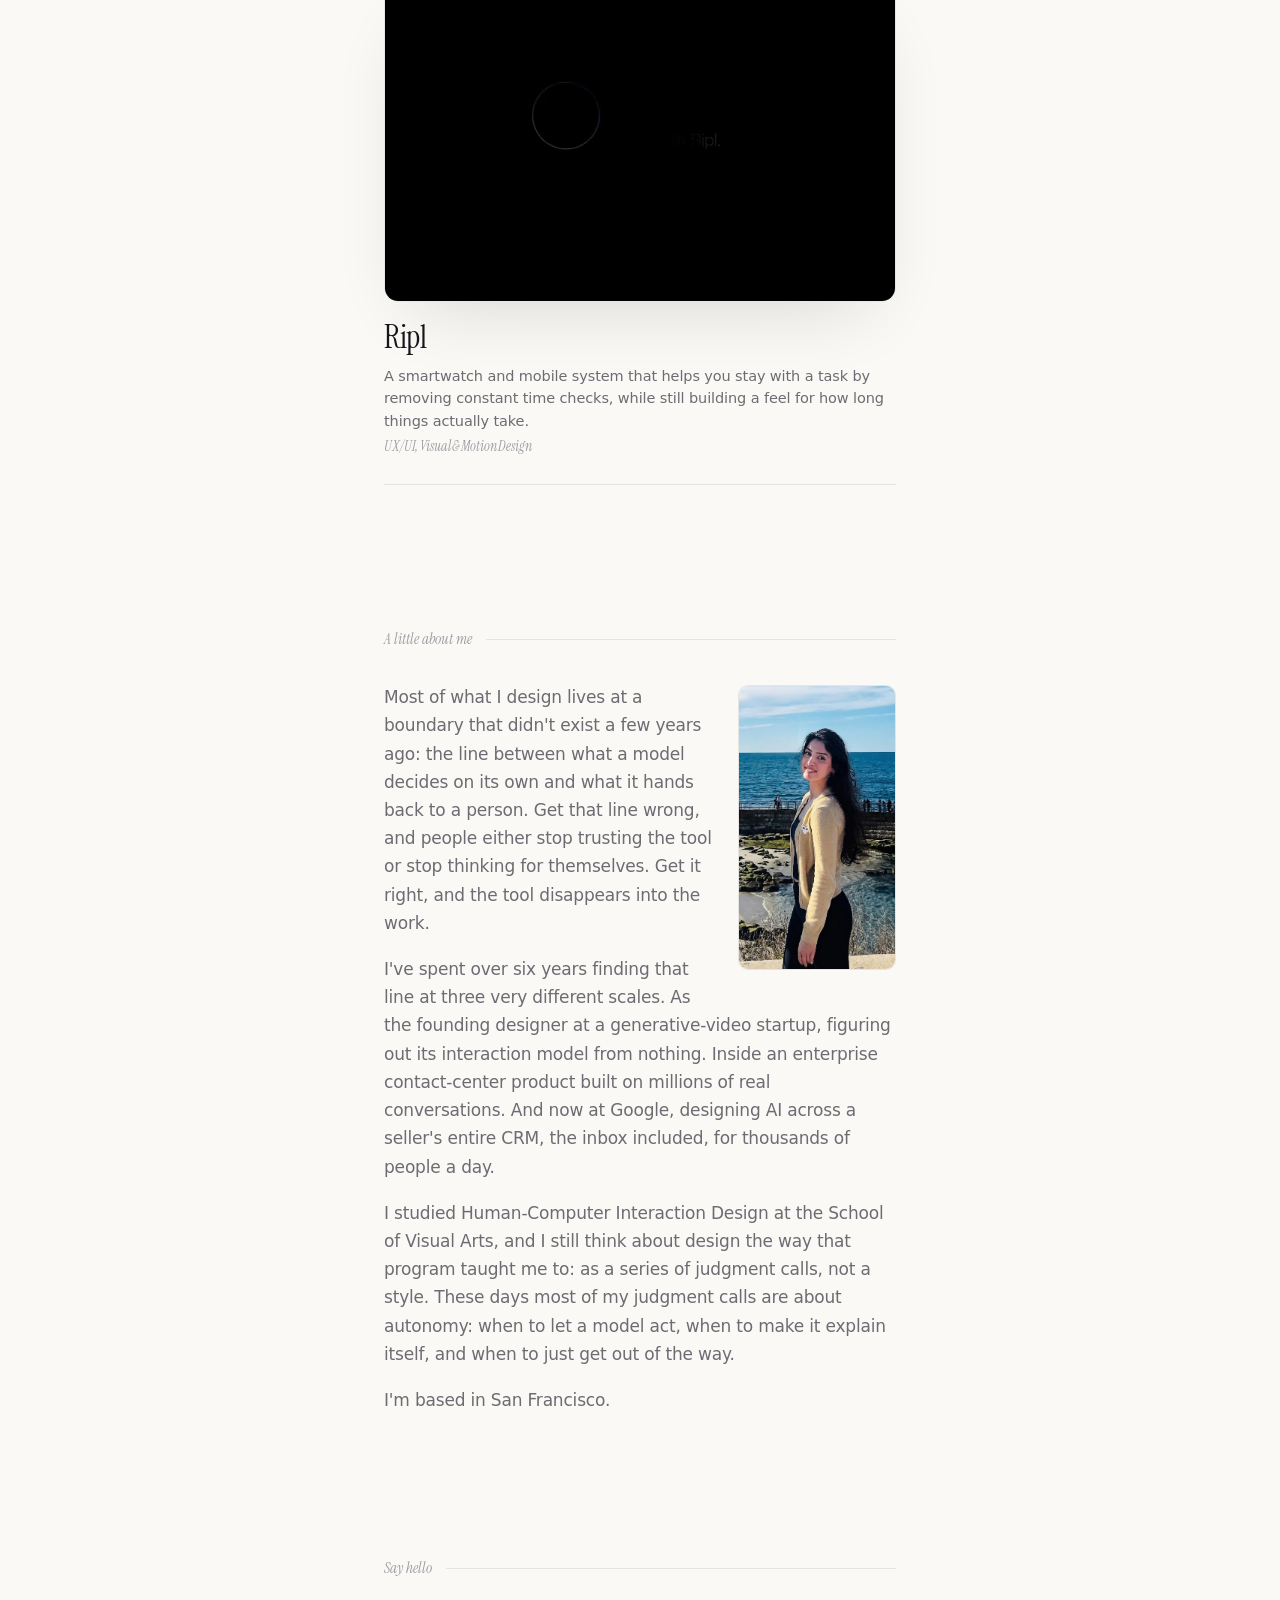
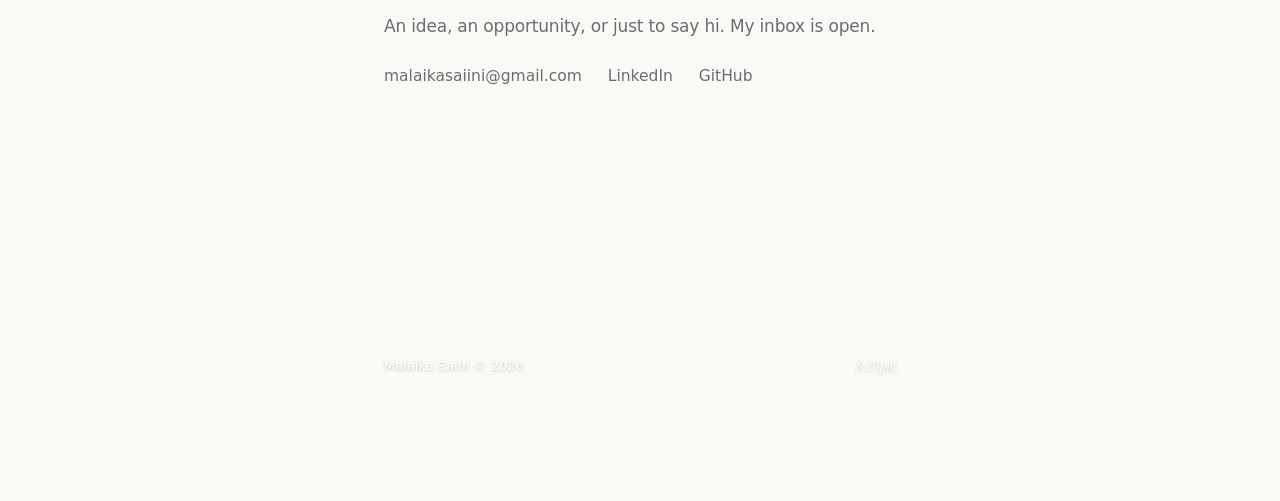
==== commit 0d8988d0: "feather the hero into the page" ====
--- a/index.html
+++ b/index.html
@@ -225,9 +225,16 @@
   function maskEl(el,url){el.style.webkitMaskImage=url;el.style.maskImage=url;el.style.webkitMaskSize='100% 100%';el.style.maskSize='100% 100%'}
   function apply(){maskEl(cover,'url('+mask.toDataURL()+')')}
   function softRect(w,h){
-    edge.width=w;edge.height=h;var im=edgeCtx.createImageData(w,h),a=im.data,feather=Math.max(22*dpr,Math.min(w,h)*.13),i=0;
+    edge.width=w;edge.height=h;var im=edgeCtx.createImageData(w,h),a=im.data,i=0;
+    /* A wide rounded rectangle with a long alpha falloff, matching the original
+       hero's edgeless field rather than exposing a hard canvas perimeter. */
+    var feather=Math.max(34*dpr,Math.min(w,h)*.15),inset=feather*.38,radius=Math.max(26*dpr,Math.min(w,h)*.11);
+    var cx=w/2,cy=h/2,bx=w/2-inset-radius,by=h/2-inset-radius;
     for(var y=0;y<h;y++)for(var x=0;x<w;x++){
-      var d=Math.min(x,y,w-1-x,h-1-y),t=Math.max(0,Math.min(1,d/feather));t=t*t*(3-2*t);
+      var qx=Math.abs(x-cx)-bx,qy=Math.abs(y-cy)-by;
+      var outside=Math.hypot(Math.max(qx,0),Math.max(qy,0)),inside=Math.min(Math.max(qx,qy),0);
+      var signed=outside+inside-radius,t=Math.max(0,Math.min(1,.5-signed/feather));
+      t=t*t*(3-2*t);t=t*t*(3-2*t);
       a[i++]=255;a[i++]=255;a[i++]=255;a[i++]=Math.round(255*t);
     }
     edgeCtx.putImageData(im,0,0);
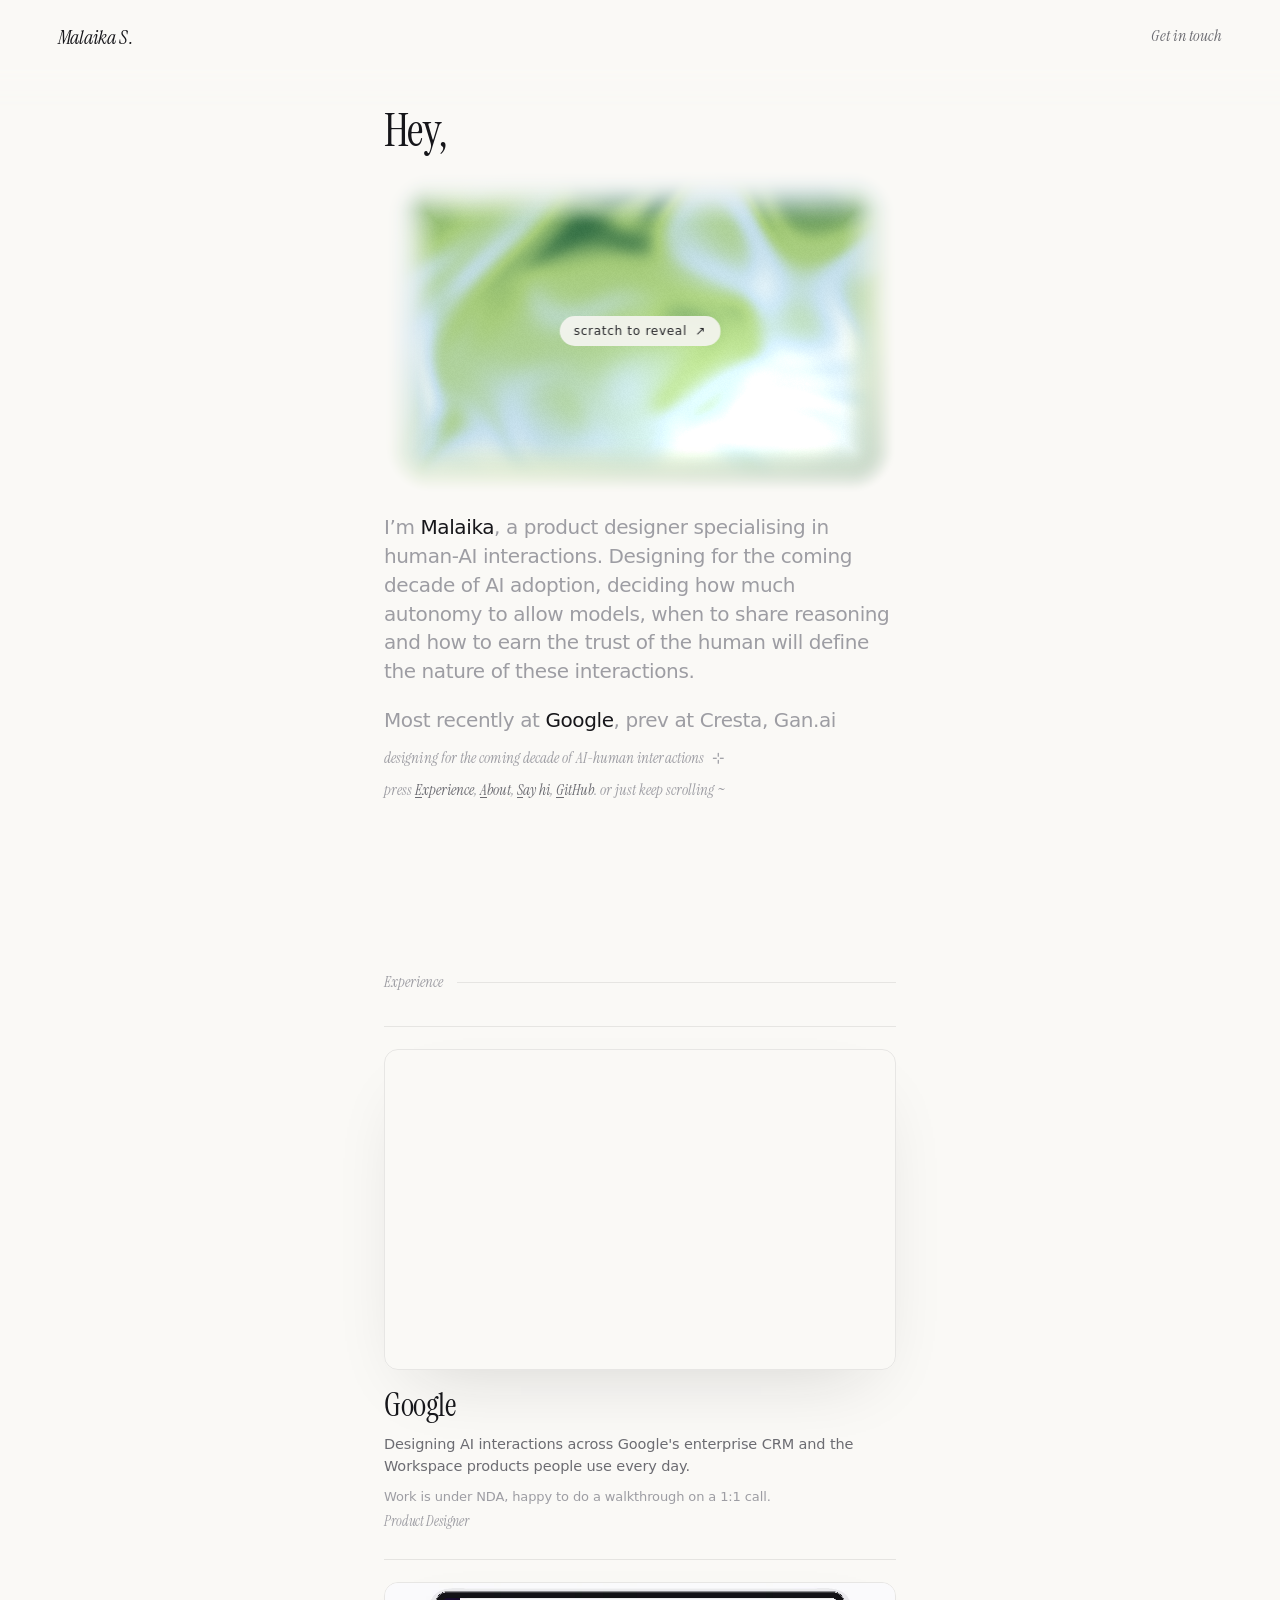
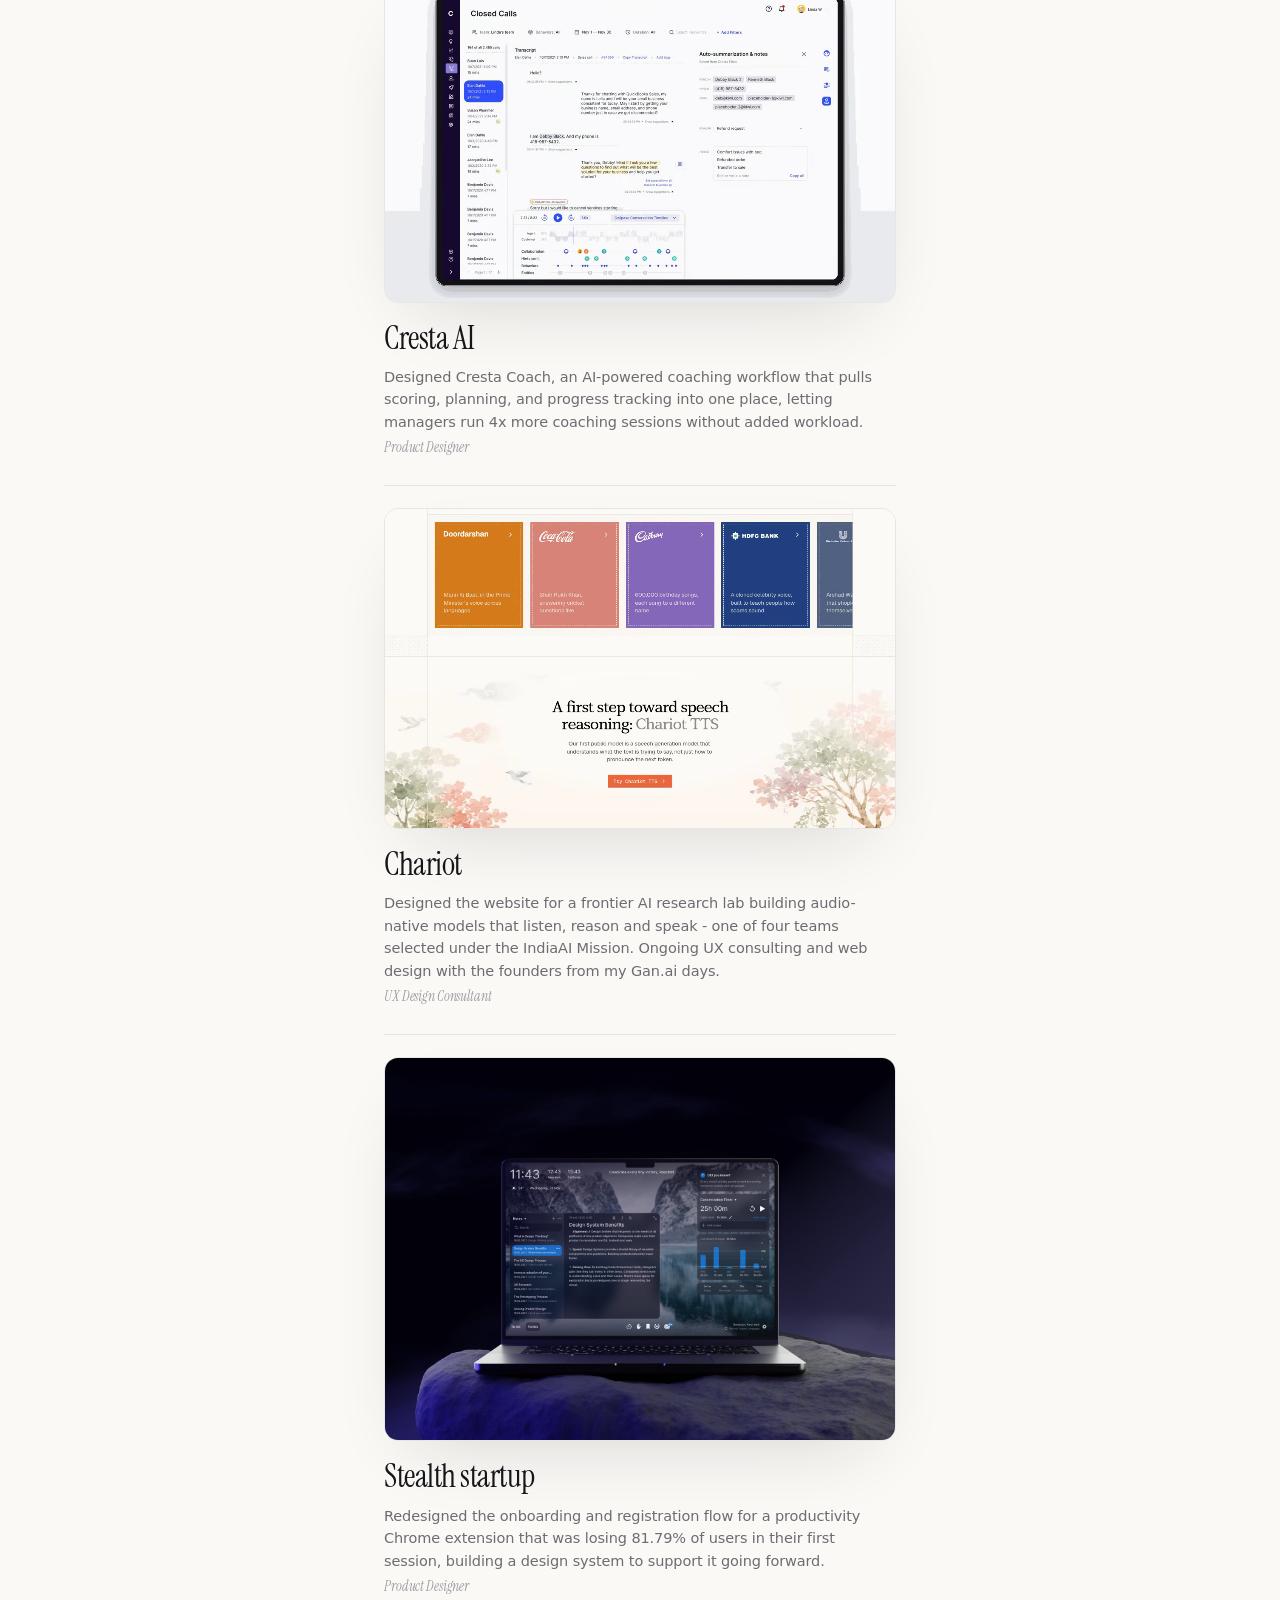
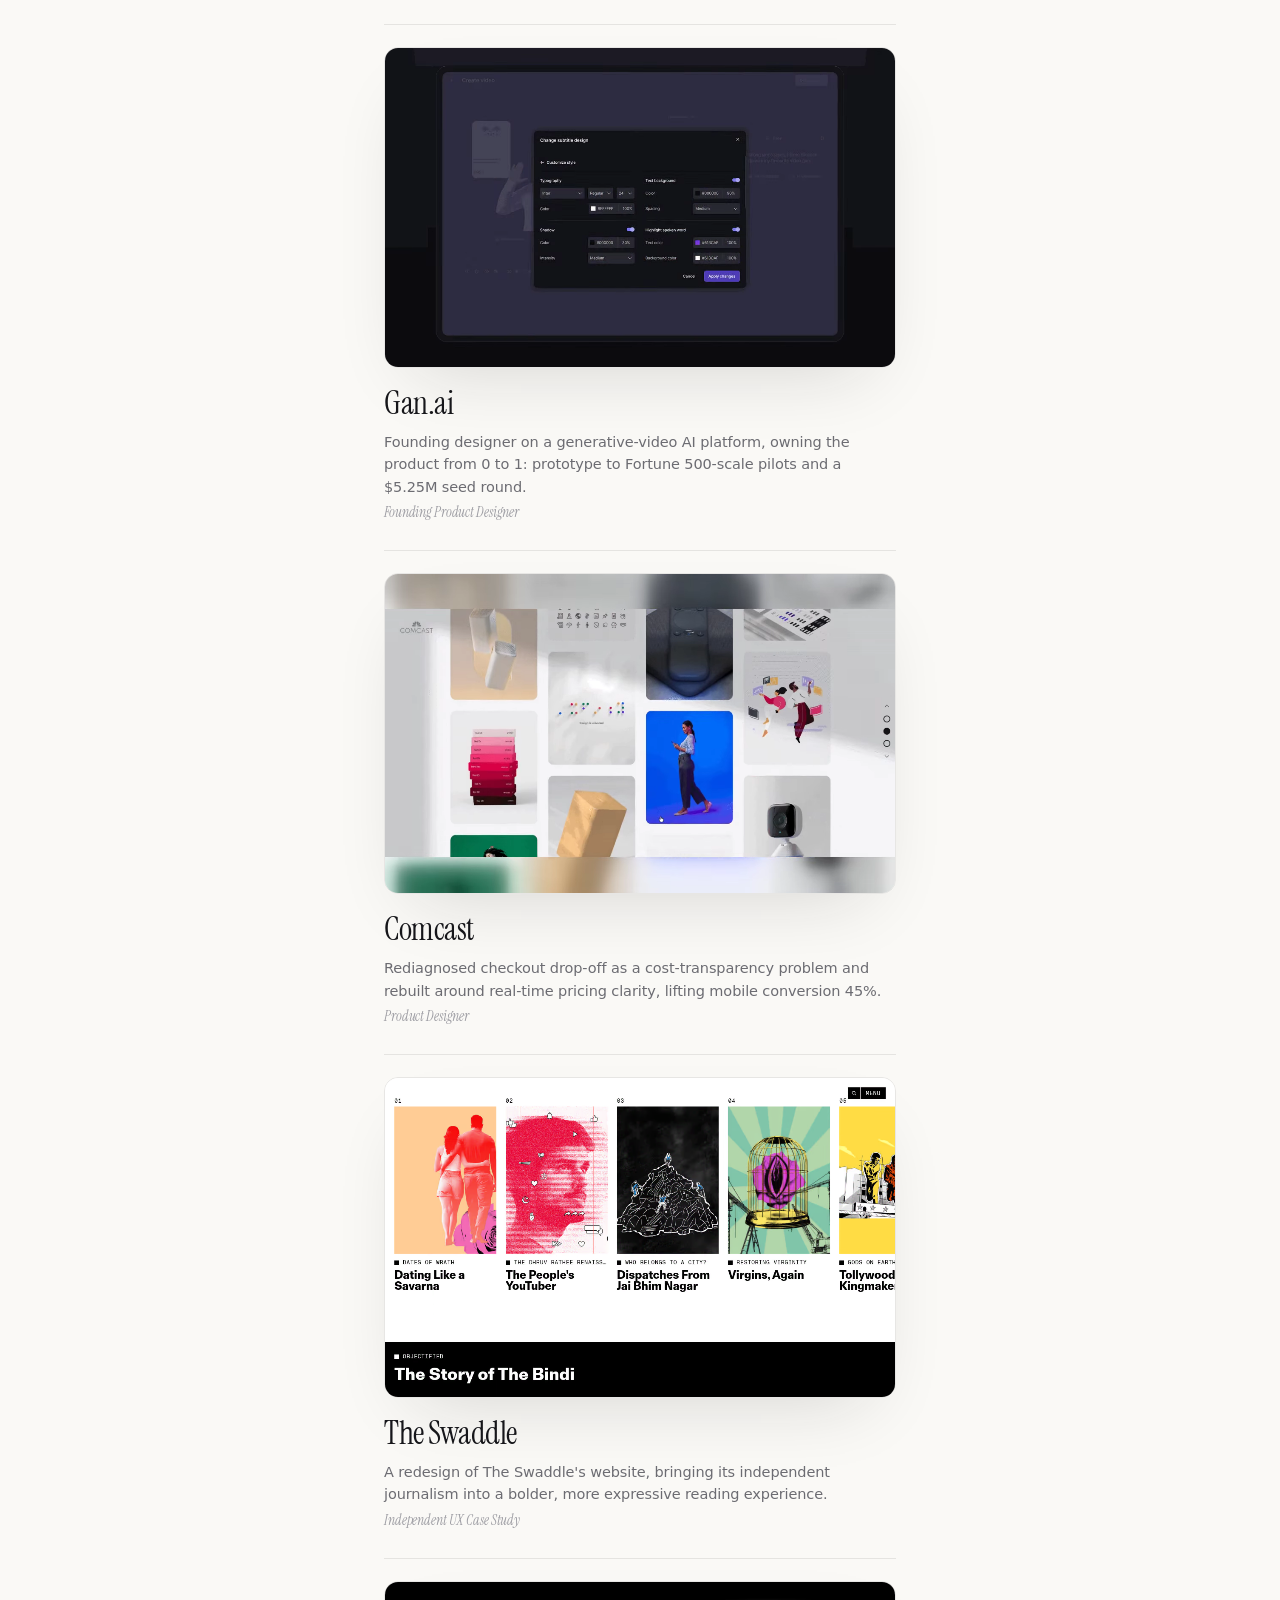
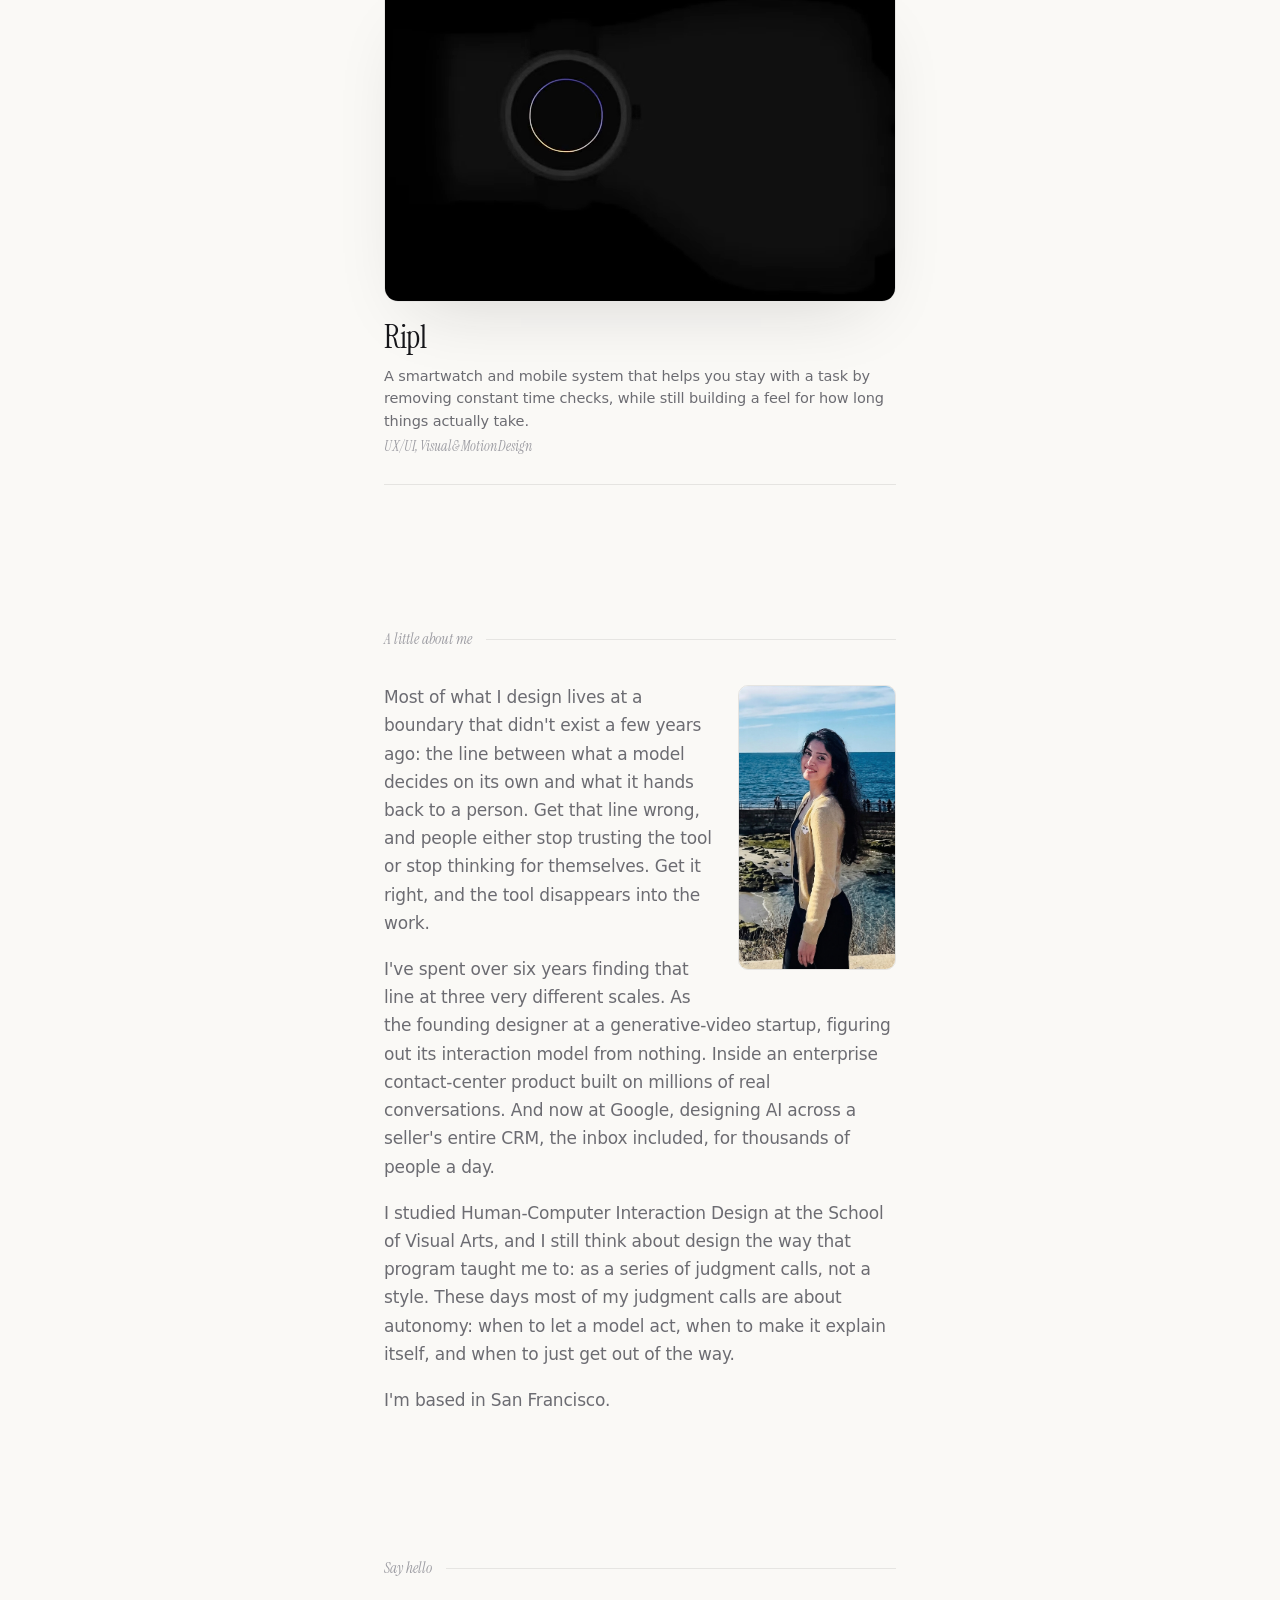
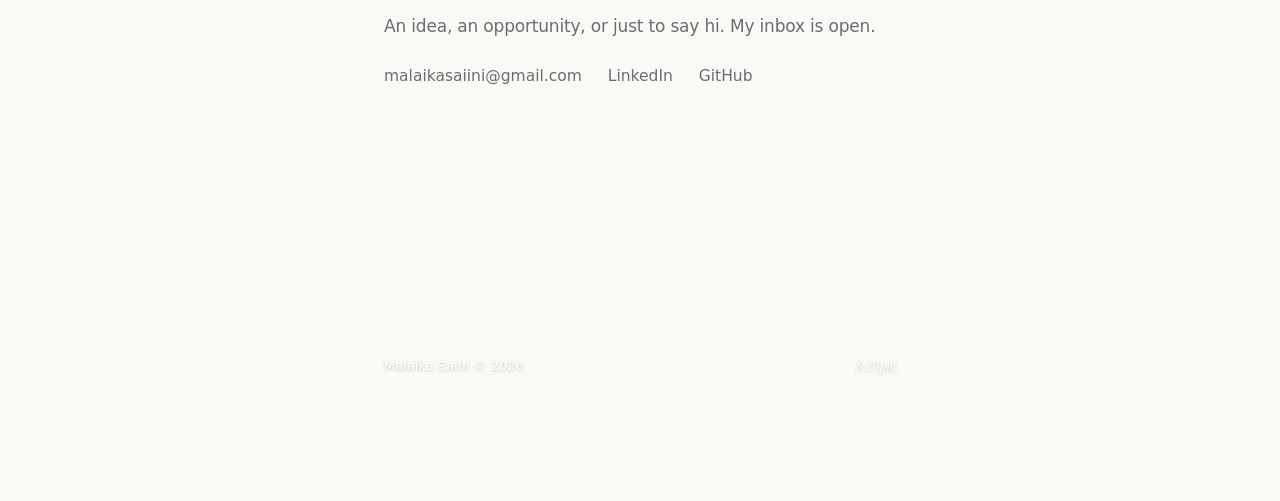
==== commit 55543531: "restore the original field edge" ====
--- a/index.html
+++ b/index.html
@@ -192,7 +192,7 @@
 
   </main>
 
-  <script src="field.js"></script>
+  <script src="field.js?v=3d4a2c6"></script>
   <script src="script.js"></script>
   <script src="micro.js"></script>
 <script>
@@ -226,16 +226,15 @@
   function apply(){maskEl(cover,'url('+mask.toDataURL()+')')}
   function softRect(w,h){
     edge.width=w;edge.height=h;var im=edgeCtx.createImageData(w,h),a=im.data,i=0;
-    /* A wide rounded rectangle with a long alpha falloff, matching the original
-       hero's edgeless field rather than exposing a hard canvas perimeter. */
-    var feather=Math.max(34*dpr,Math.min(w,h)*.15),inset=feather*.38,radius=Math.max(26*dpr,Math.min(w,h)*.11);
-    var cx=w/2,cy=h/2,bx=w/2-inset-radius,by=h/2-inset-radius;
+    /* Match the field shader's original edge fade exactly. The scratch cover
+       itself stays unmasked at rest, so the WebGL field keeps its native look. */
+    var m=Math.min(w,h),radius=m*.14,fade=m*.18,cx=w/2,cy=h/2,bx=w/2,by=h/2;
+    function smooth(t){return t*t*(3-2*t)}
     for(var y=0;y<h;y++)for(var x=0;x<w;x++){
-      var qx=Math.abs(x-cx)-bx,qy=Math.abs(y-cy)-by;
-      var outside=Math.hypot(Math.max(qx,0),Math.max(qy,0)),inside=Math.min(Math.max(qx,qy),0);
-      var signed=outside+inside-radius,t=Math.max(0,Math.min(1,.5-signed/feather));
-      t=t*t*(3-2*t);t=t*t*(3-2*t);
-      a[i++]=255;a[i++]=255;a[i++]=255;a[i++]=Math.round(255*t);
+      var qx=Math.abs(x-cx)-bx+radius,qy=Math.abs(y-cy)-by+radius;
+      var d=Math.min(Math.max(qx,qy),0)+Math.hypot(Math.max(qx,0),Math.max(qy,0))-radius;
+      var t=Math.max(0,Math.min(1,-d/fade)),alpha=Math.pow(smooth(t),.9);
+      a[i++]=255;a[i++]=255;a[i++]=255;a[i++]=Math.round(255*alpha);
     }
     edgeCtx.putImageData(im,0,0);
   }
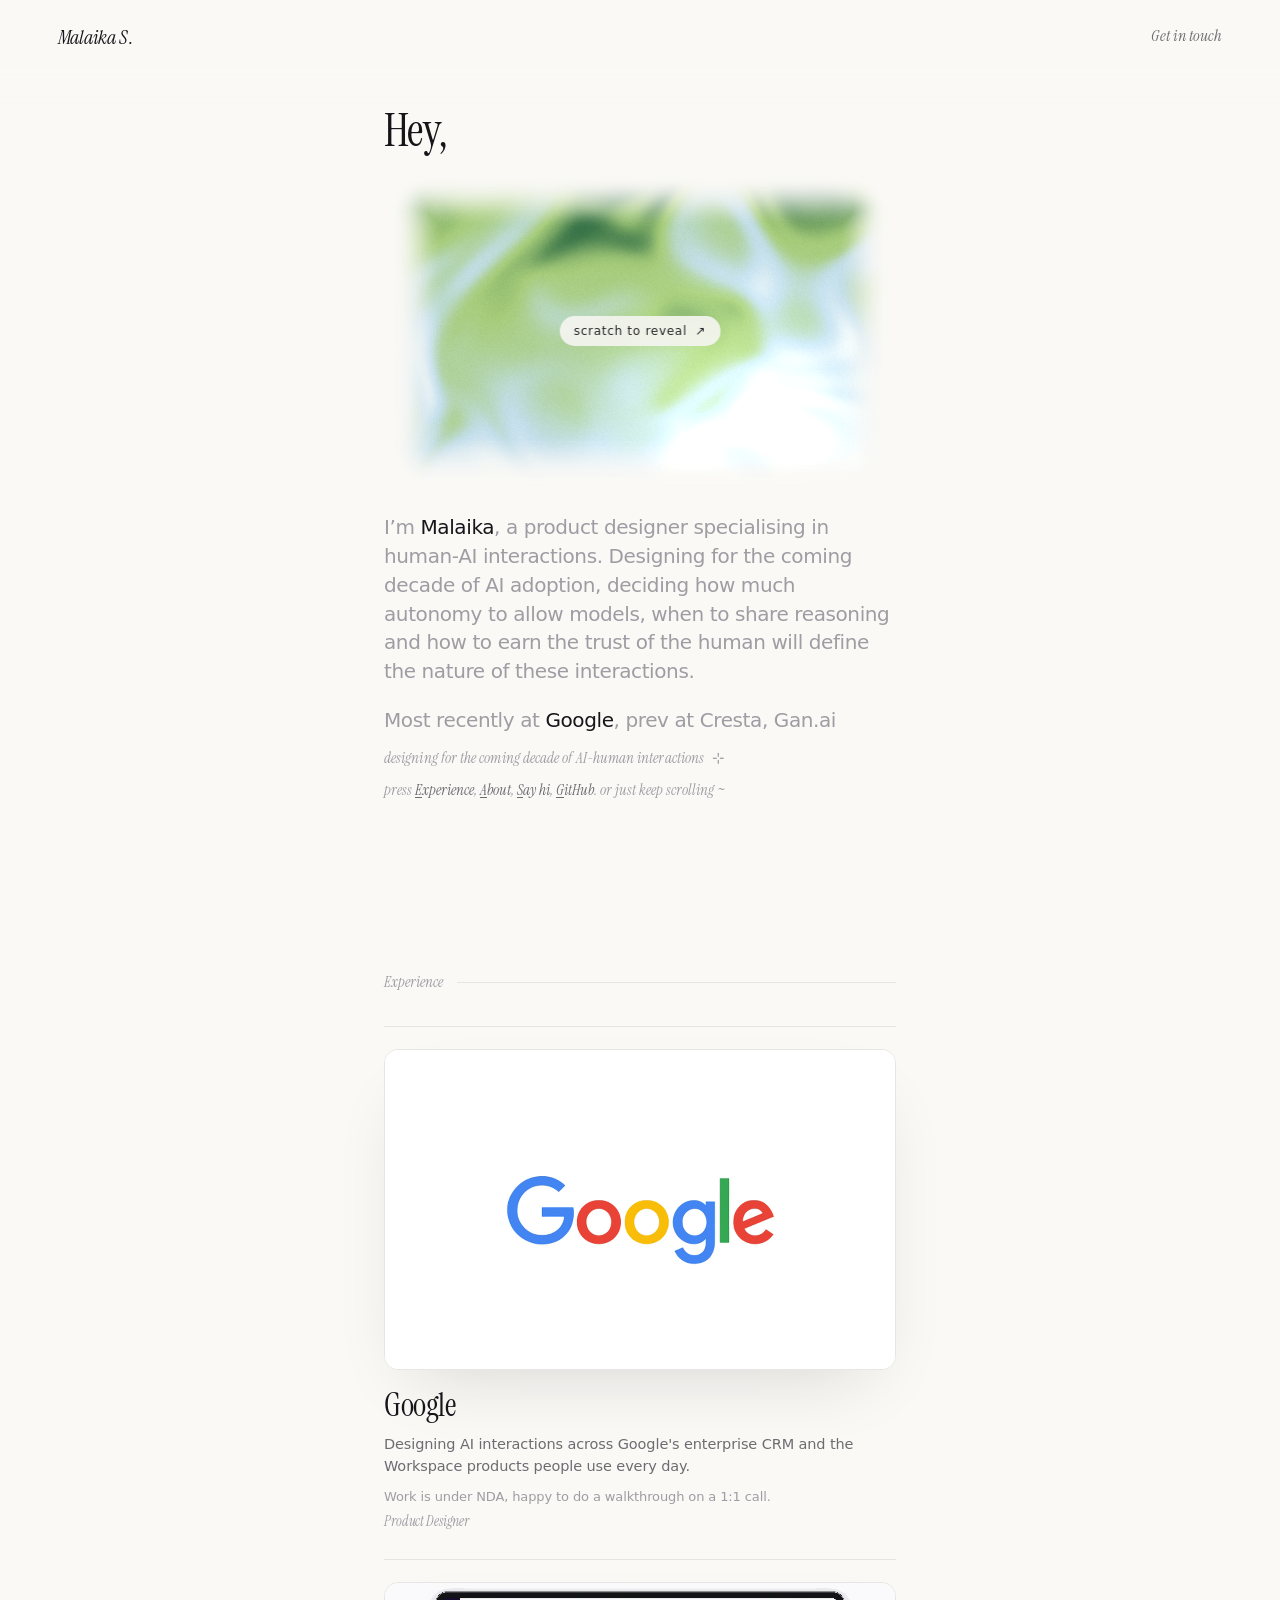
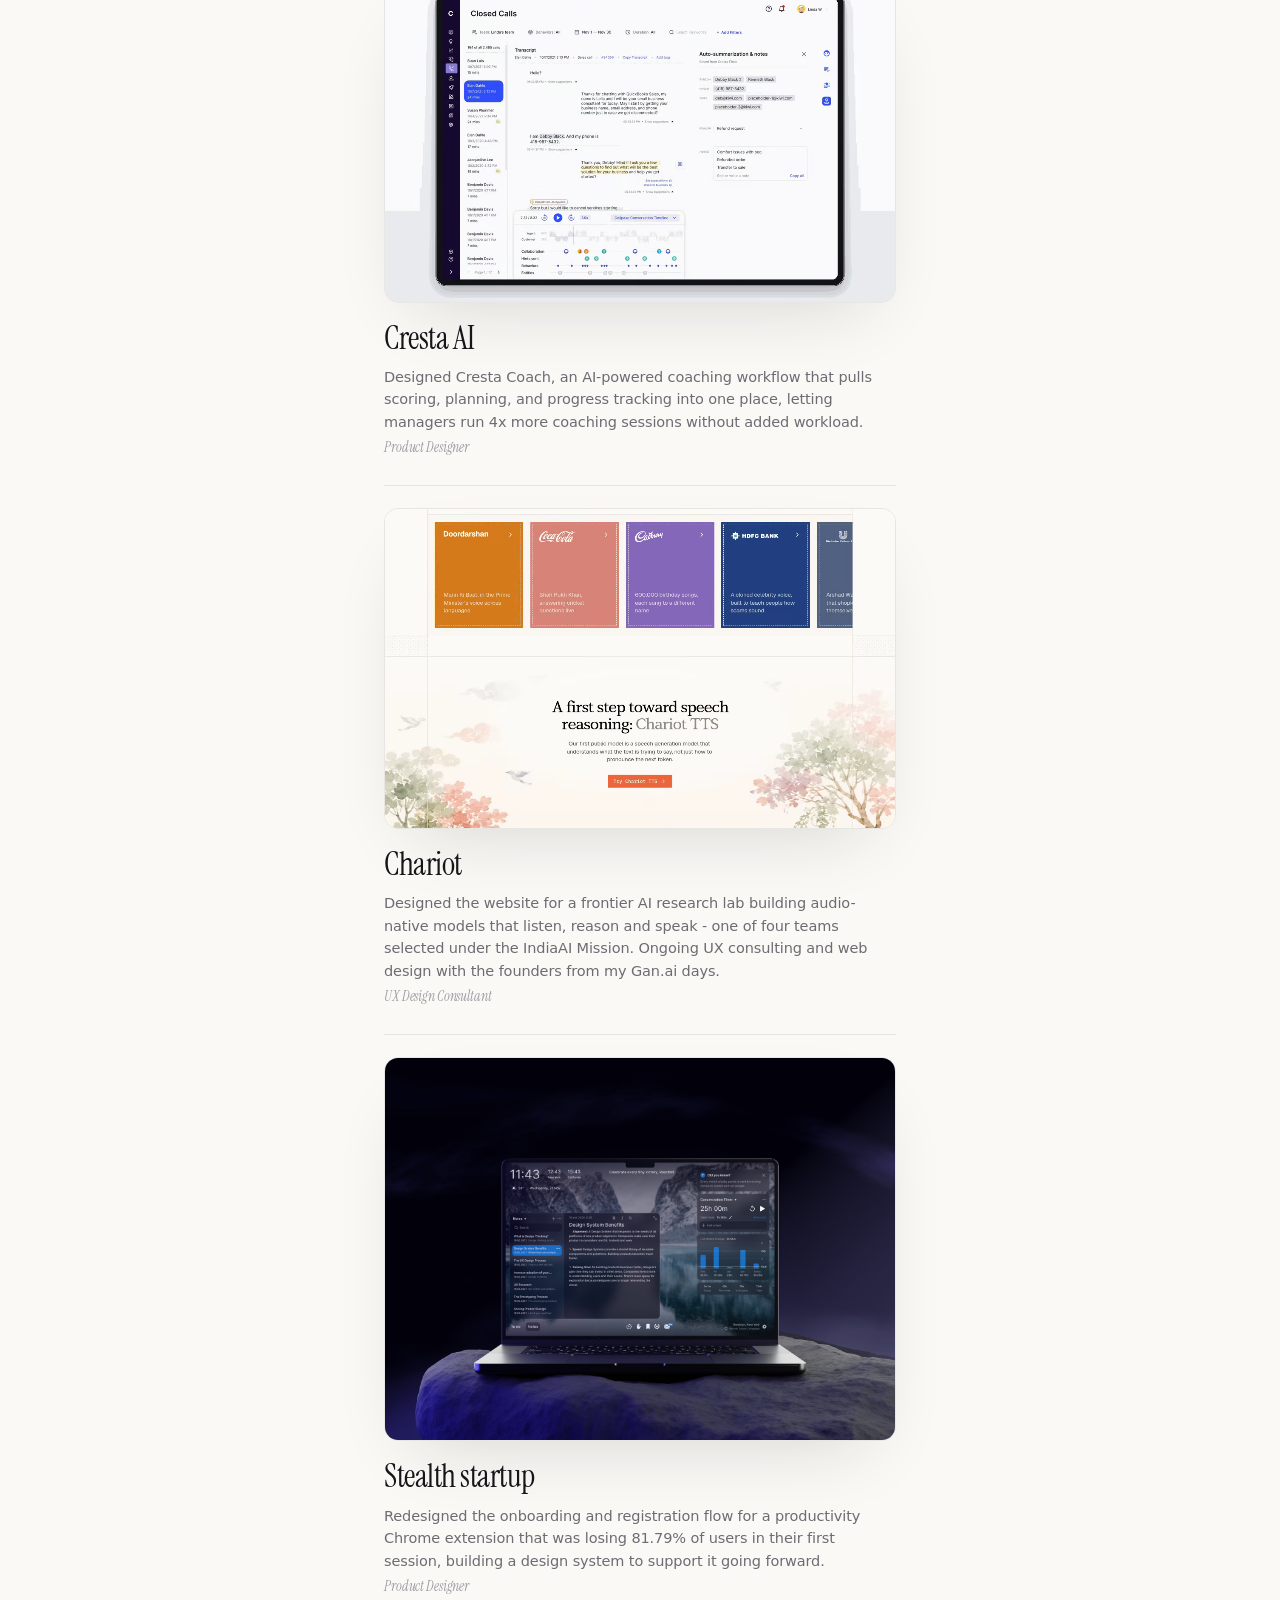
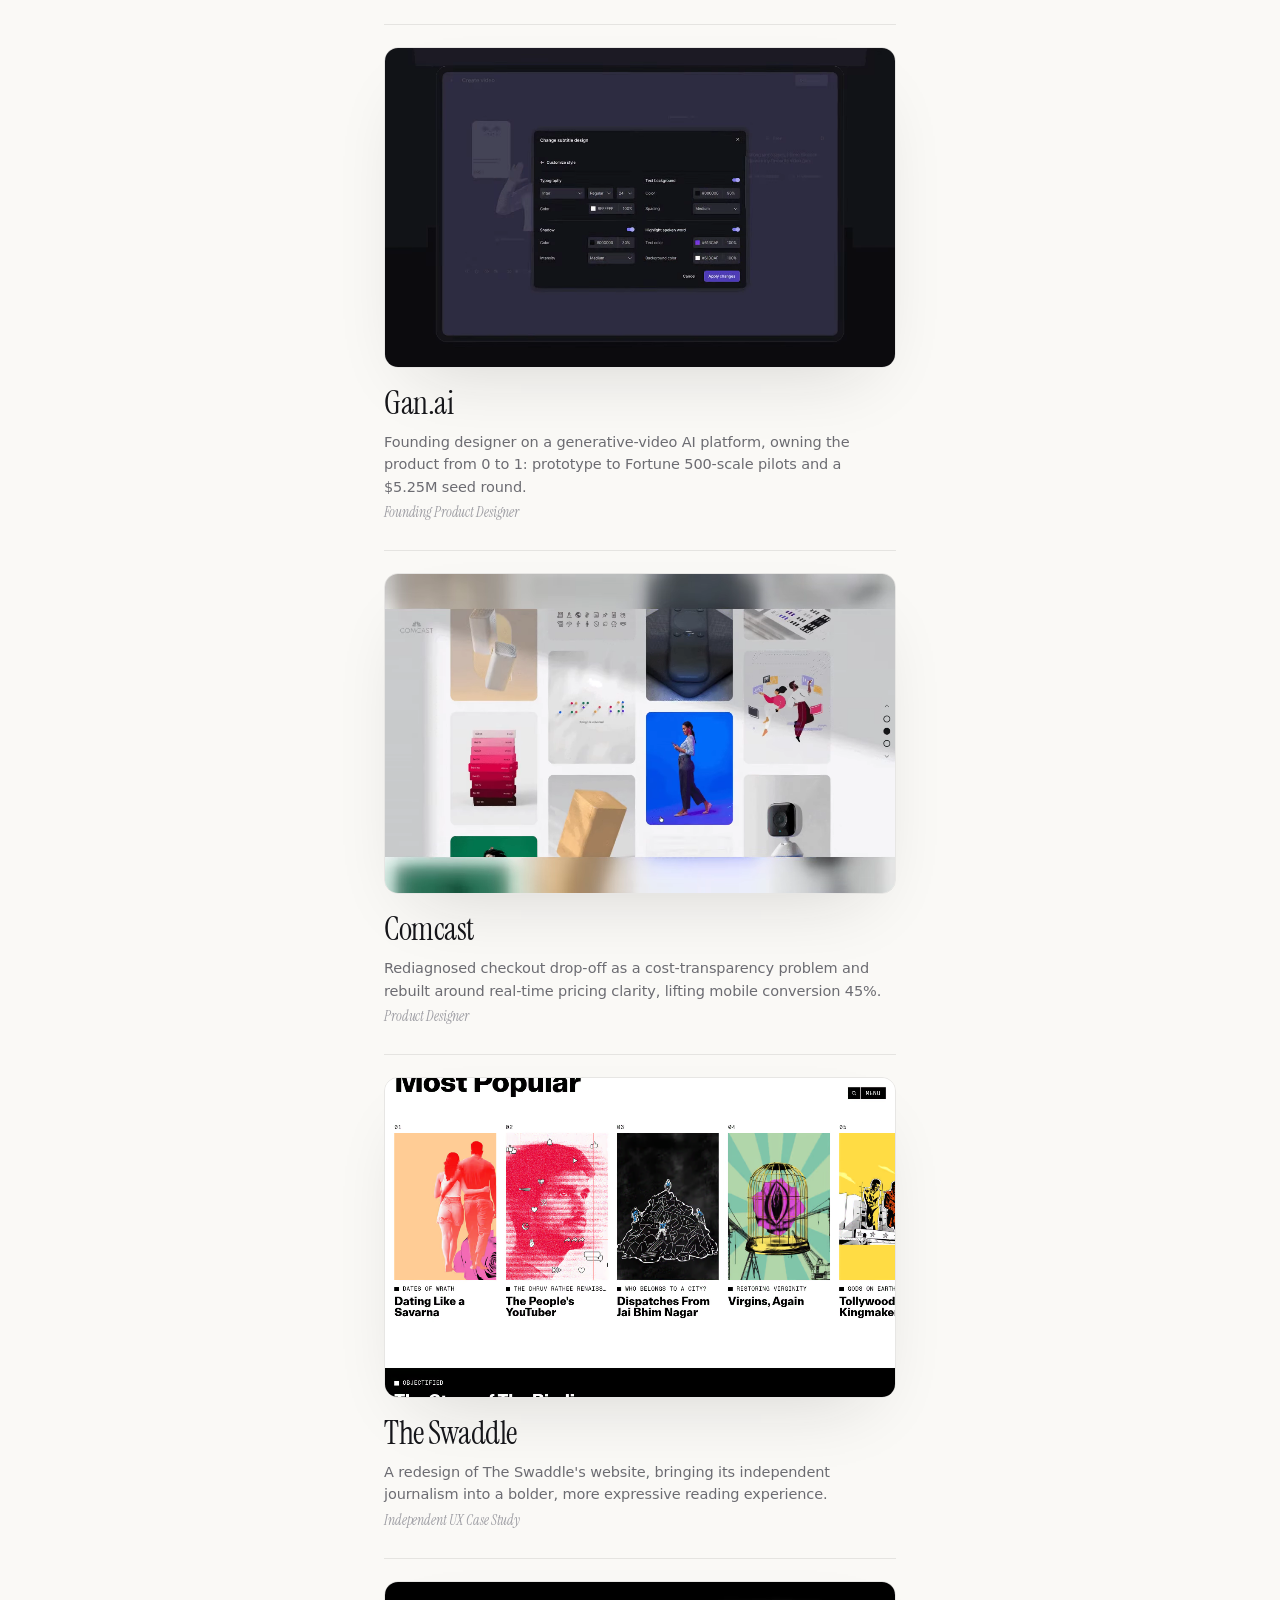
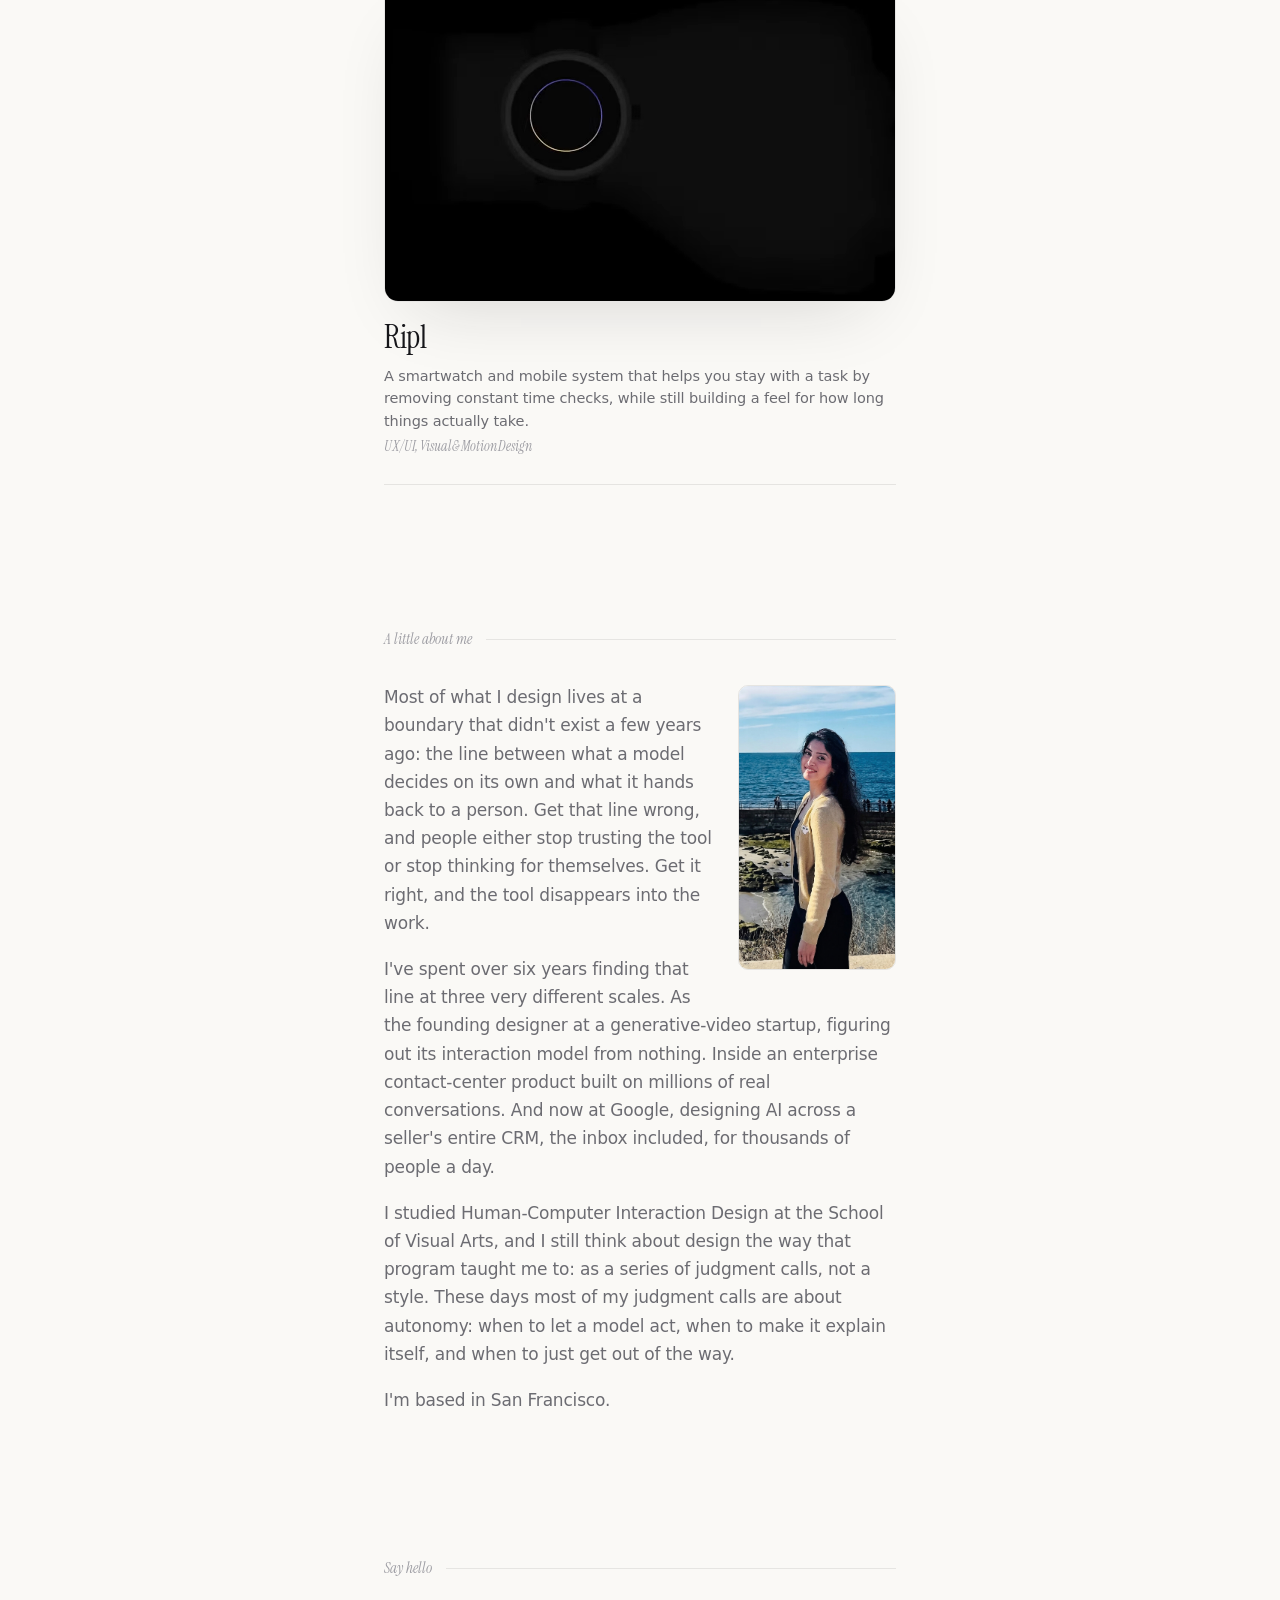
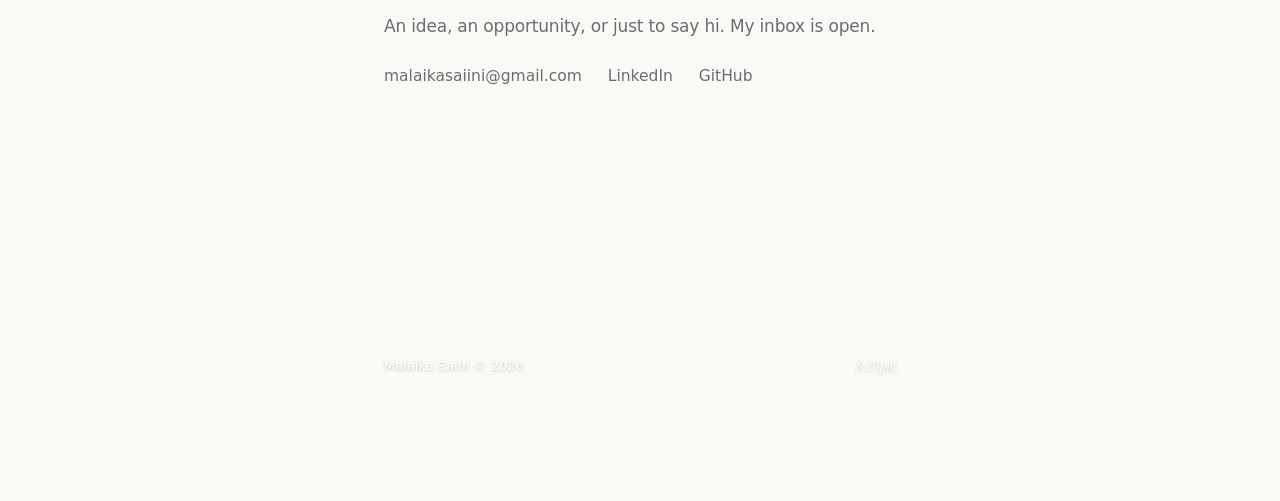
==== commit 50d7e139: "remove hero edge lines" ====
--- a/index.html
+++ b/index.html
@@ -192,7 +192,7 @@
 
   </main>
 
-  <script src="field.js?v=3d4a2c6"></script>
+  <script src="field.js?v=3d4a2c7"></script>
   <script src="script.js"></script>
   <script src="micro.js"></script>
 <script>
@@ -203,7 +203,7 @@
 <style>
 /* Scratchable hero: the original wide moving field erases to the roast underneath. */
 .scratch-card{position:relative;width:100%;height:clamp(255px,36vh,360px);margin:2px 0 4px;isolation:isolate;background:transparent;touch-action:none;cursor:crosshair}
-.scratch-cover{position:absolute;inset:0;z-index:3;background:linear-gradient(160deg,#f5f9f7,#c3deec 35%,#a6cc79 70%,#2e6b43);will-change:mask-image,-webkit-mask-image}
+.scratch-cover{position:absolute;inset:0;z-index:3;background:transparent;will-change:mask-image,-webkit-mask-image}
 .scratch-cover .field{position:absolute;inset:0;display:block;width:100%;height:100%;margin:0;border-radius:0;pointer-events:none}
 .scratch-reveal{position:absolute;inset:0;z-index:1;overflow:hidden;background:#101010;color:#faf9f6;opacity:0;transition:opacity .18s ease}.scratch-card.has-started .scratch-reveal,.scratch-card.is-revealed .scratch-reveal{opacity:1}
 .scratch-reveal video{position:absolute;inset:0;width:100%;height:100%;object-fit:cover;object-position:center 38%;border:0}
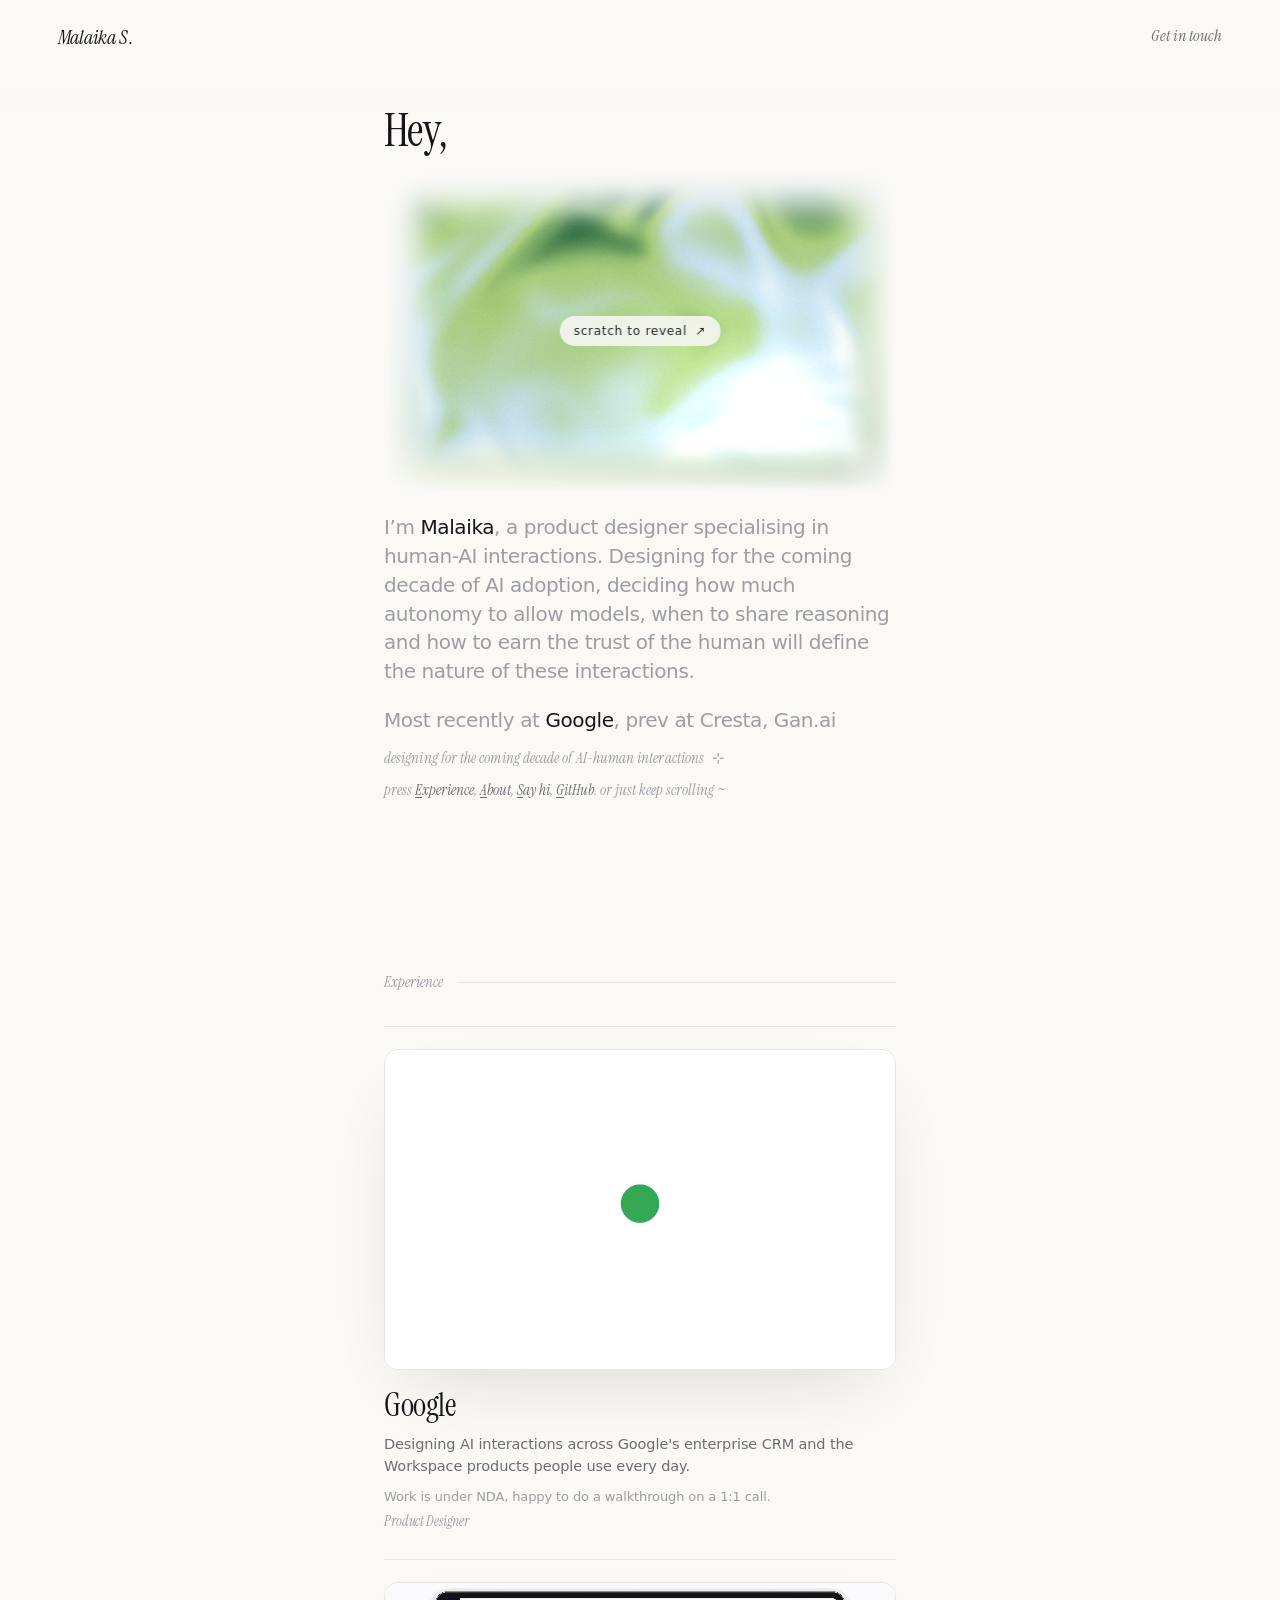
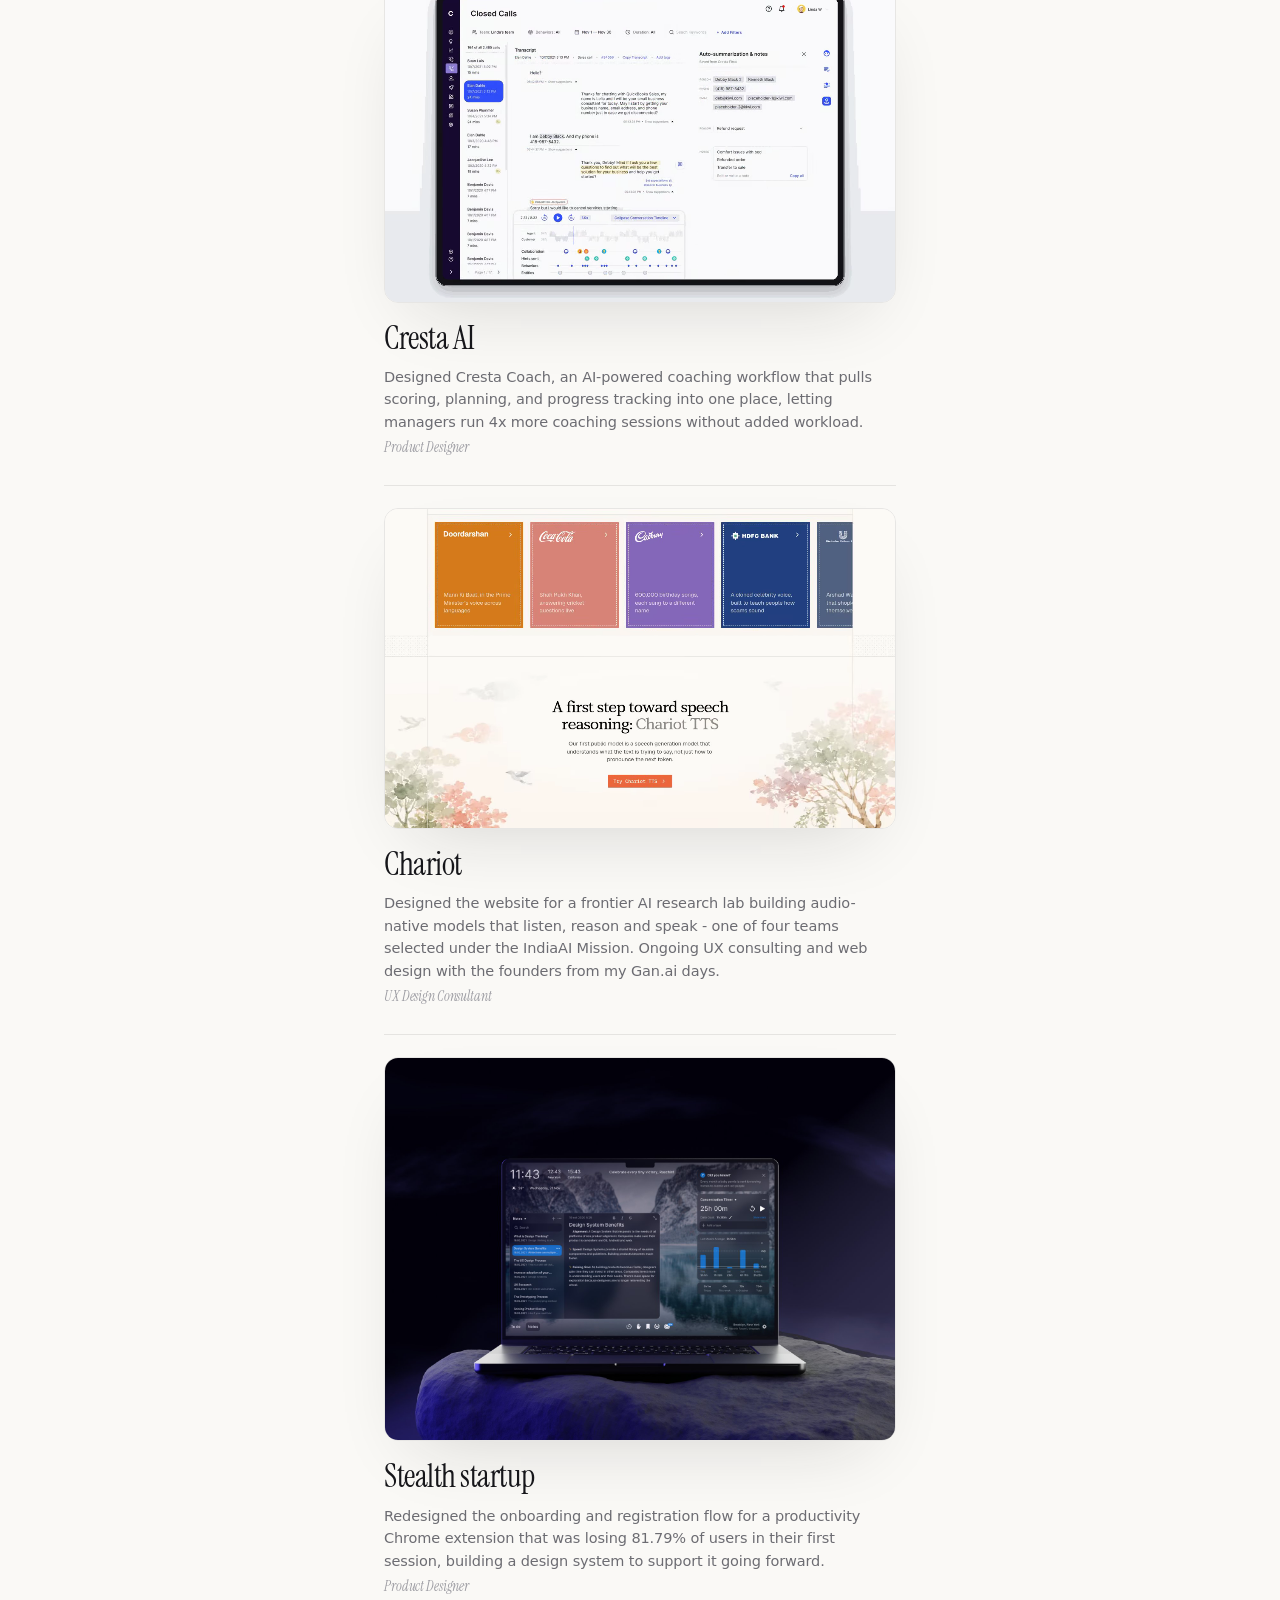
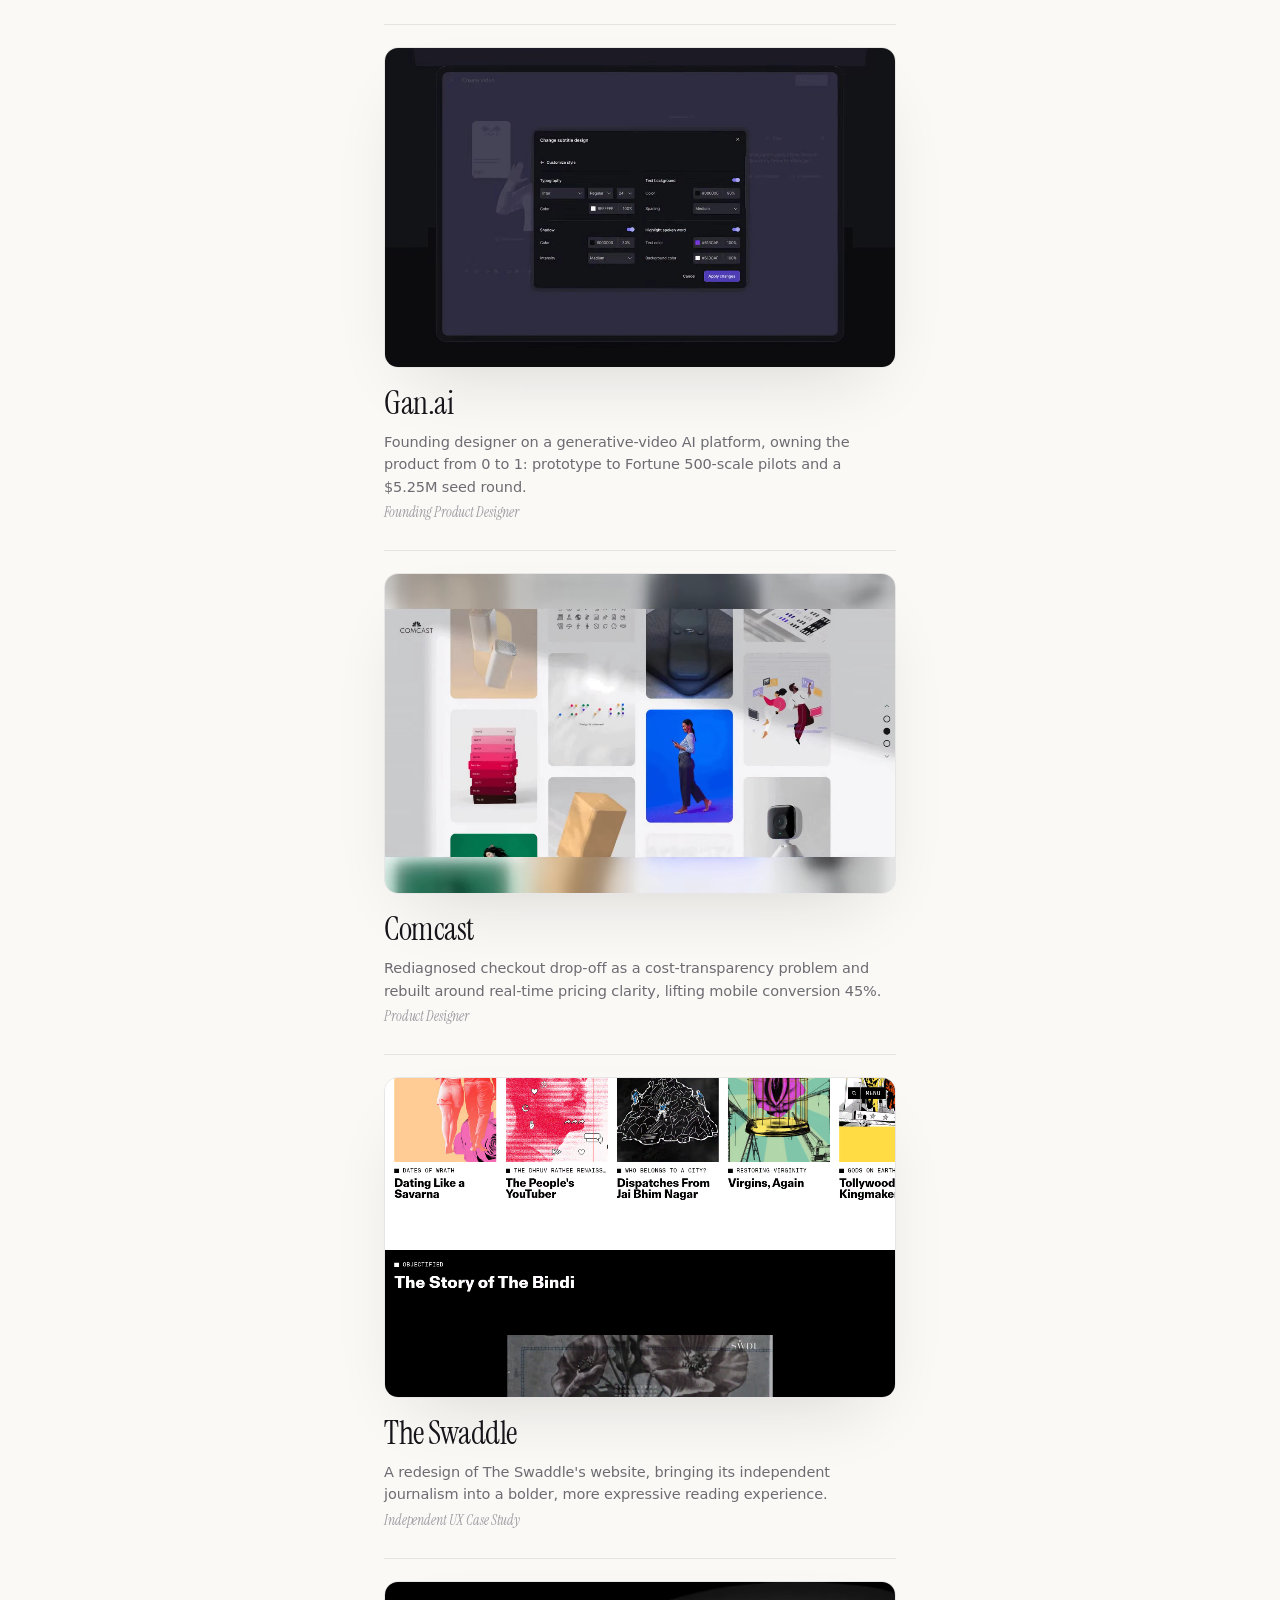
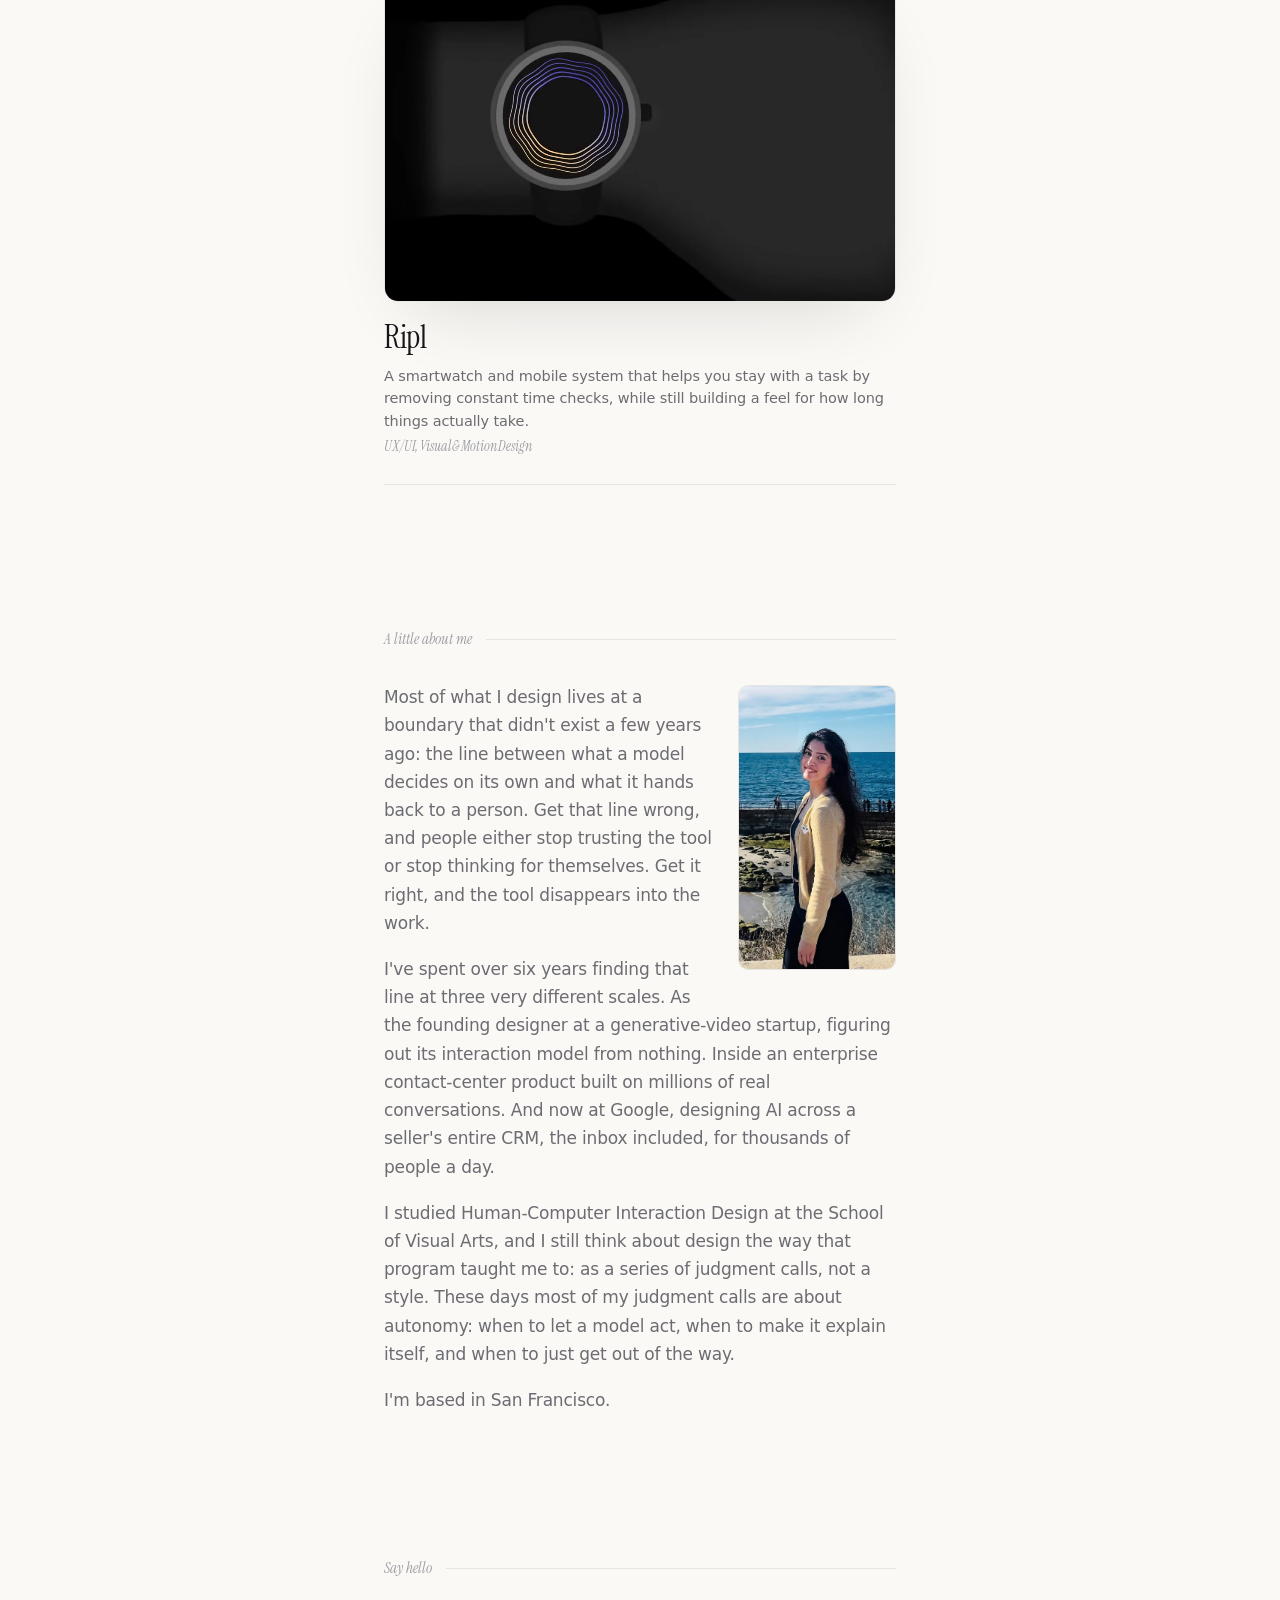
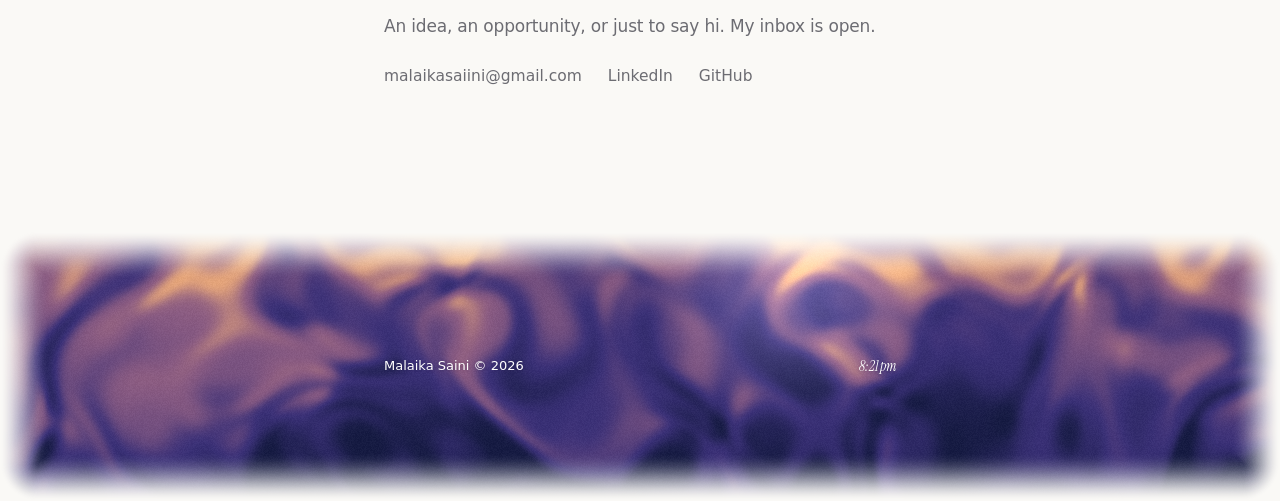
==== commit 1ed17509: "blend hero seamlessly into page" ====
--- a/index.html
+++ b/index.html
@@ -192,7 +192,7 @@
 
   </main>
 
-  <script src="field.js?v=3d4a2c7"></script>
+  <script src="field.js?v=3d4a2c8"></script>
   <script src="script.js"></script>
   <script src="micro.js"></script>
 <script>
@@ -203,7 +203,7 @@
 <style>
 /* Scratchable hero: the original wide moving field erases to the roast underneath. */
 .scratch-card{position:relative;width:100%;height:clamp(255px,36vh,360px);margin:2px 0 4px;isolation:isolate;background:transparent;touch-action:none;cursor:crosshair}
-.scratch-cover{position:absolute;inset:0;z-index:3;background:transparent;will-change:mask-image,-webkit-mask-image}
+.scratch-cover{position:absolute;inset:0;z-index:3;background:linear-gradient(160deg,#f5f9f7,#c3deec 35%,#a6cc79 70%,#2e6b43);will-change:mask-image,-webkit-mask-image}
 .scratch-cover .field{position:absolute;inset:0;display:block;width:100%;height:100%;margin:0;border-radius:0;pointer-events:none}
 .scratch-reveal{position:absolute;inset:0;z-index:1;overflow:hidden;background:#101010;color:#faf9f6;opacity:0;transition:opacity .18s ease}.scratch-card.has-started .scratch-reveal,.scratch-card.is-revealed .scratch-reveal{opacity:1}
 .scratch-reveal video{position:absolute;inset:0;width:100%;height:100%;object-fit:cover;object-position:center 38%;border:0}
@@ -226,14 +226,13 @@
   function apply(){maskEl(cover,'url('+mask.toDataURL()+')')}
   function softRect(w,h){
     edge.width=w;edge.height=h;var im=edgeCtx.createImageData(w,h),a=im.data,i=0;
-    /* Match the field shader's original edge fade exactly. The scratch cover
-       itself stays unmasked at rest, so the WebGL field keeps its native look. */
-    var m=Math.min(w,h),radius=m*.14,fade=m*.18,cx=w/2,cy=h/2,bx=w/2,by=h/2;
-    function smooth(t){return t*t*(3-2*t)}
+    /* A generous, continuous four-sided dissolve. It reaches zero before the
+       canvas perimeter so no antialiased row or column can read as a frame. */
+    var fade=Math.min(w,h)*.22;
+    function smooth(t){t=Math.max(0,Math.min(1,t));return t*t*(3-2*t)}
     for(var y=0;y<h;y++)for(var x=0;x<w;x++){
-      var qx=Math.abs(x-cx)-bx+radius,qy=Math.abs(y-cy)-by+radius;
-      var d=Math.min(Math.max(qx,qy),0)+Math.hypot(Math.max(qx,0),Math.max(qy,0))-radius;
-      var t=Math.max(0,Math.min(1,-d/fade)),alpha=Math.pow(smooth(t),.9);
+      var ax=smooth(Math.min(x,w-1-x)/fade),ay=smooth(Math.min(y,h-1-y)/fade);
+      var alpha=Math.pow(ax*ay,.72);
       a[i++]=255;a[i++]=255;a[i++]=255;a[i++]=Math.round(255*alpha);
     }
     edgeCtx.putImageData(im,0,0);
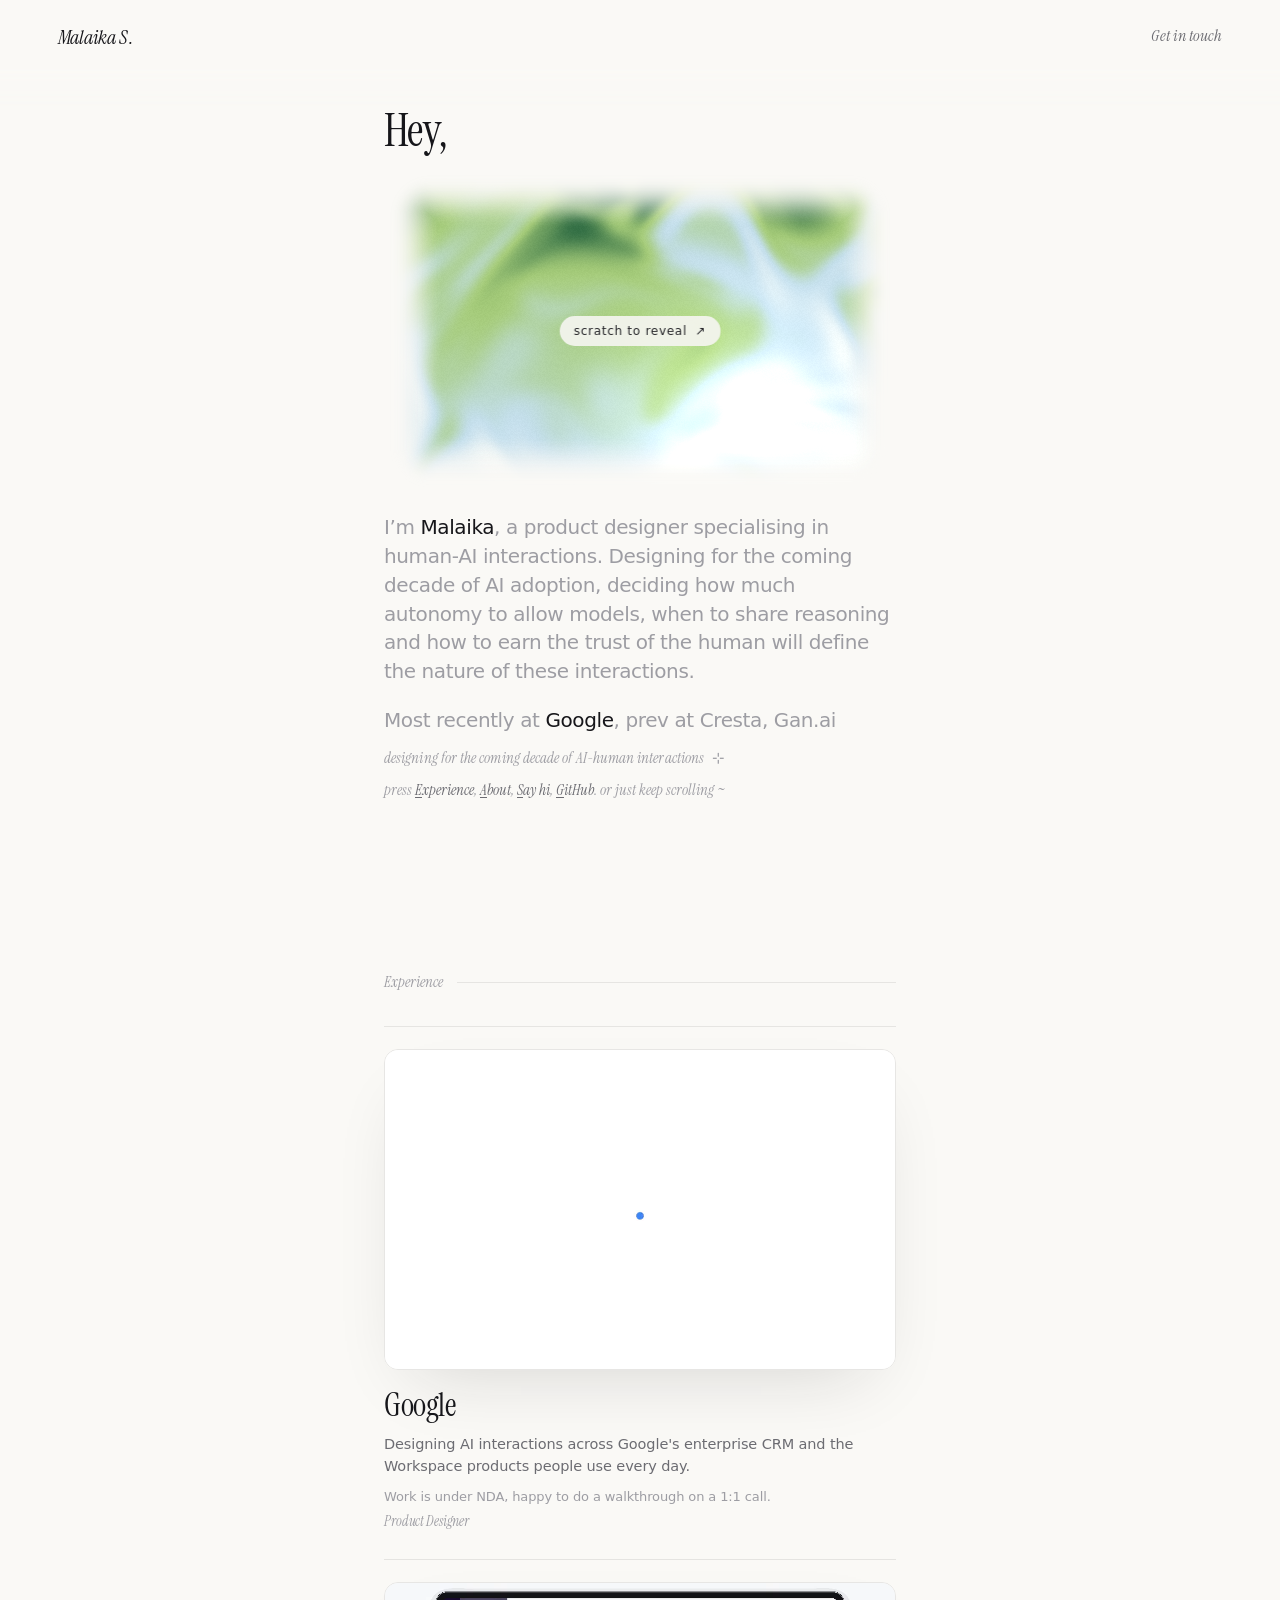
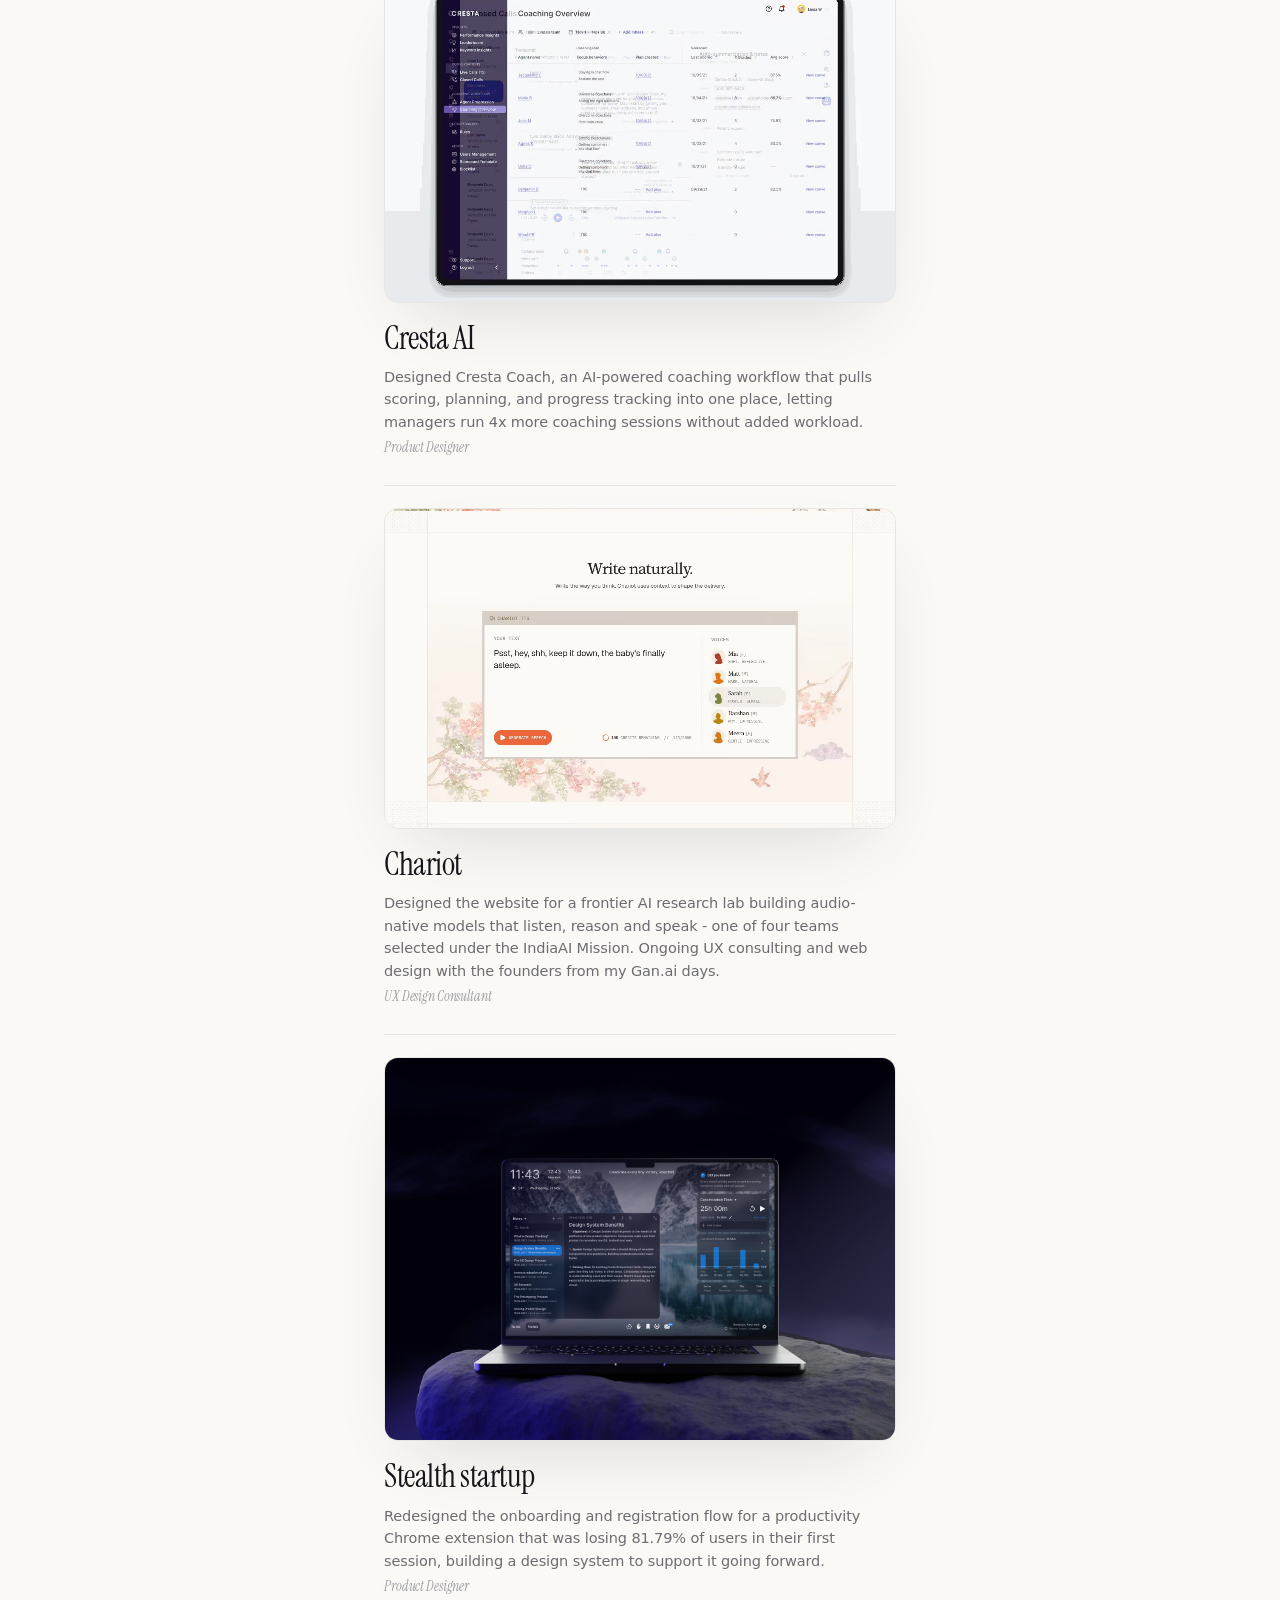
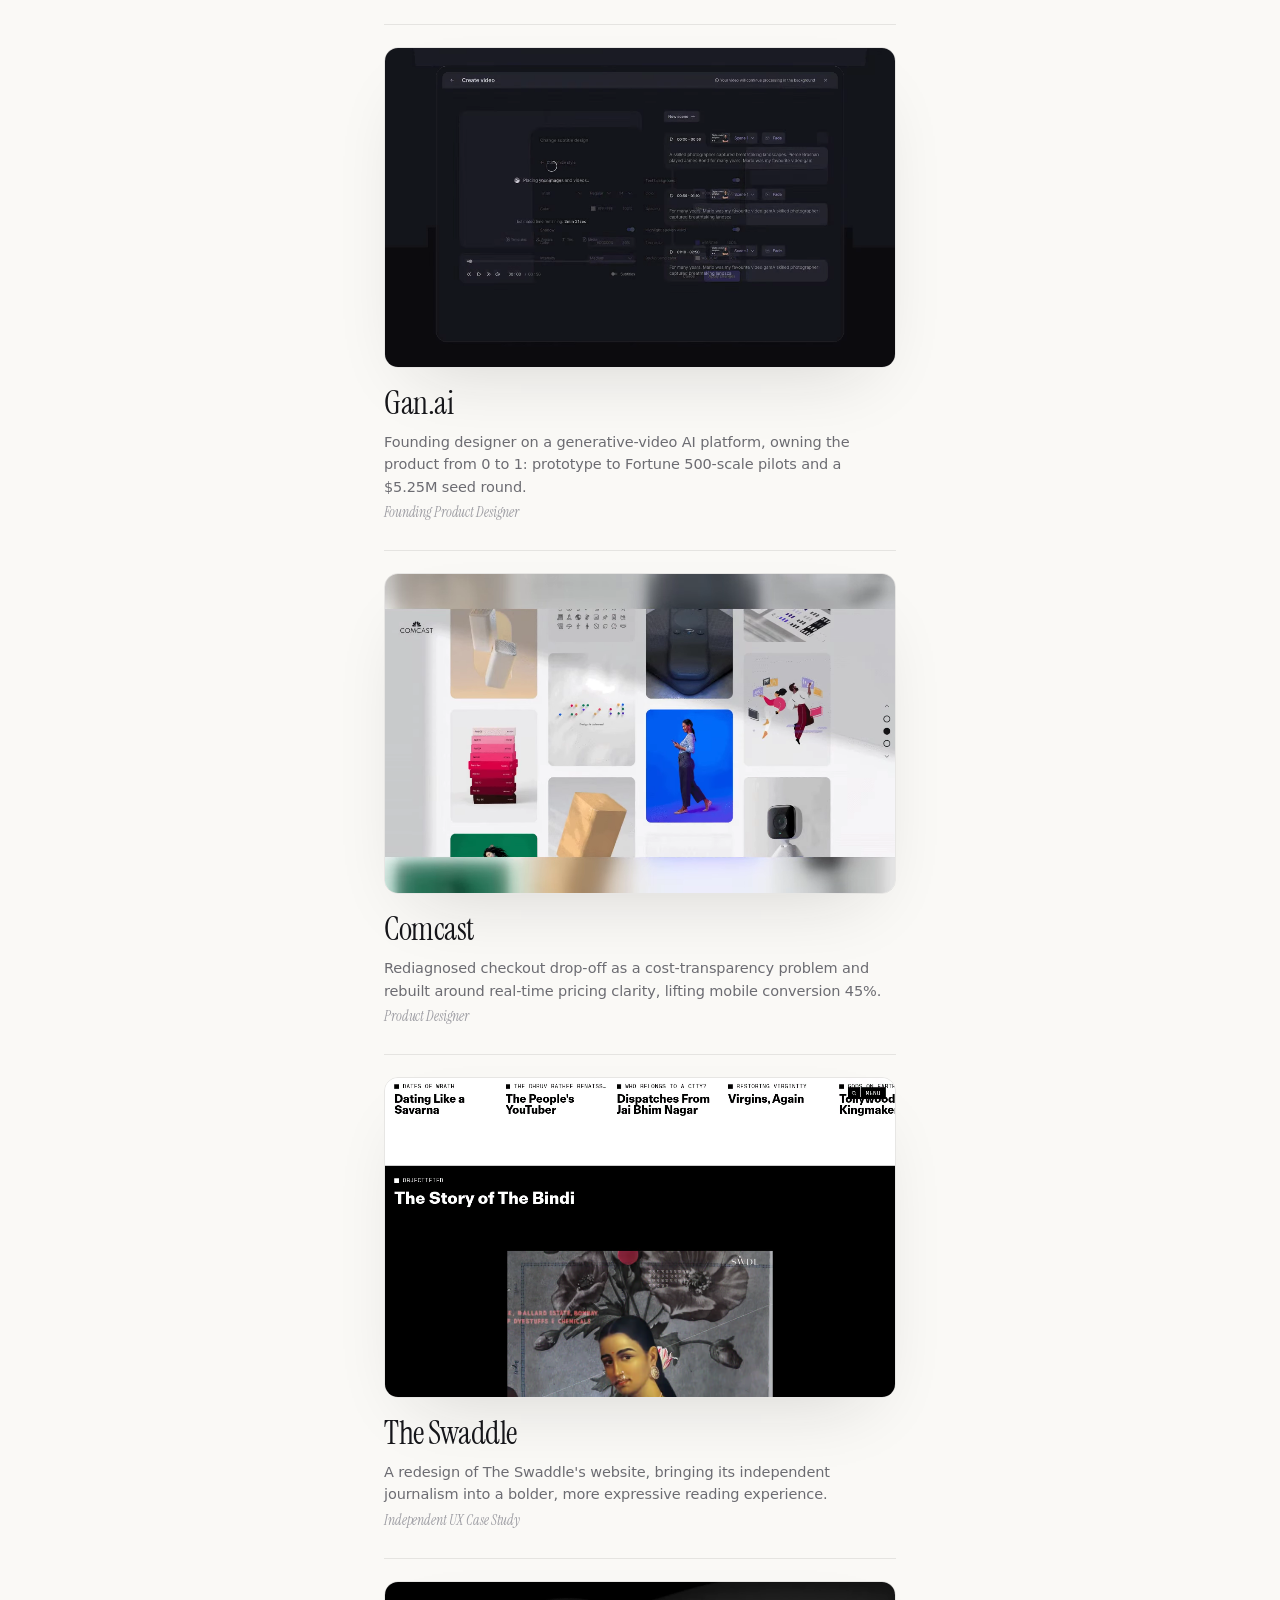
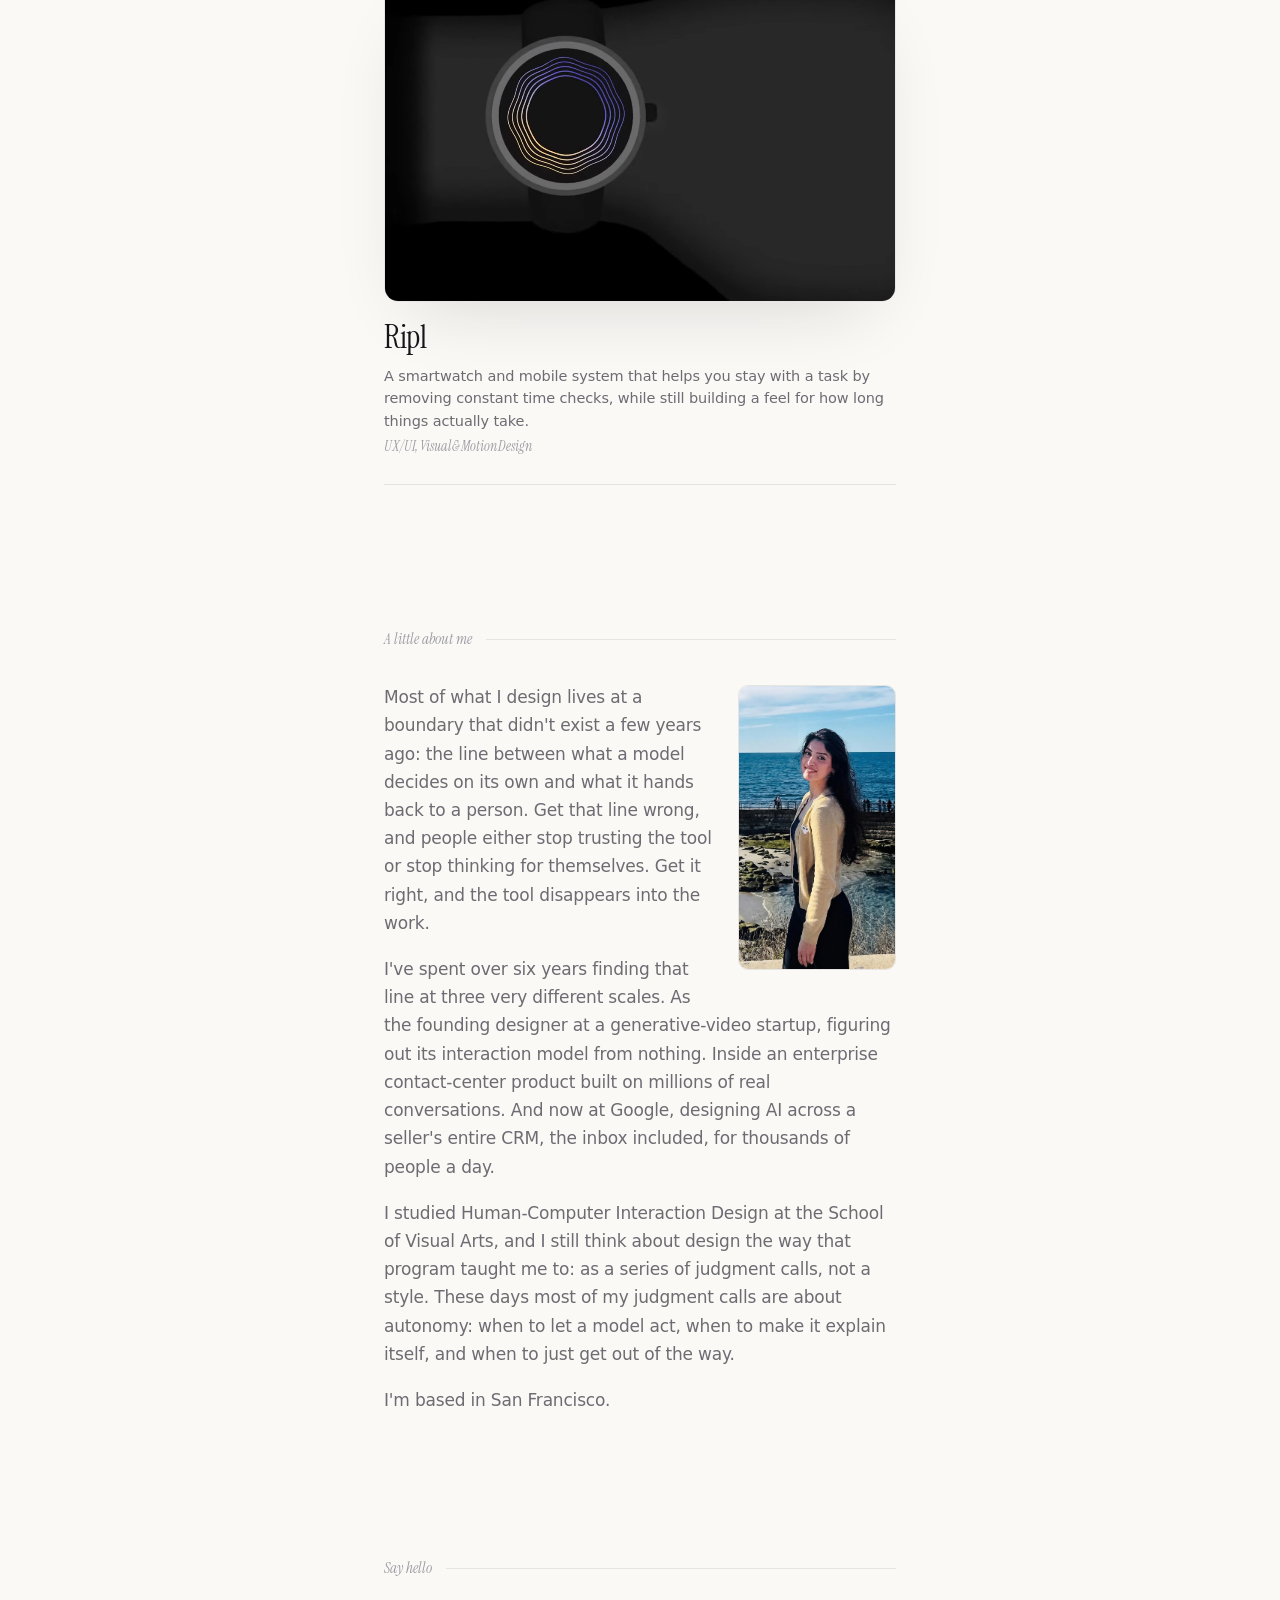
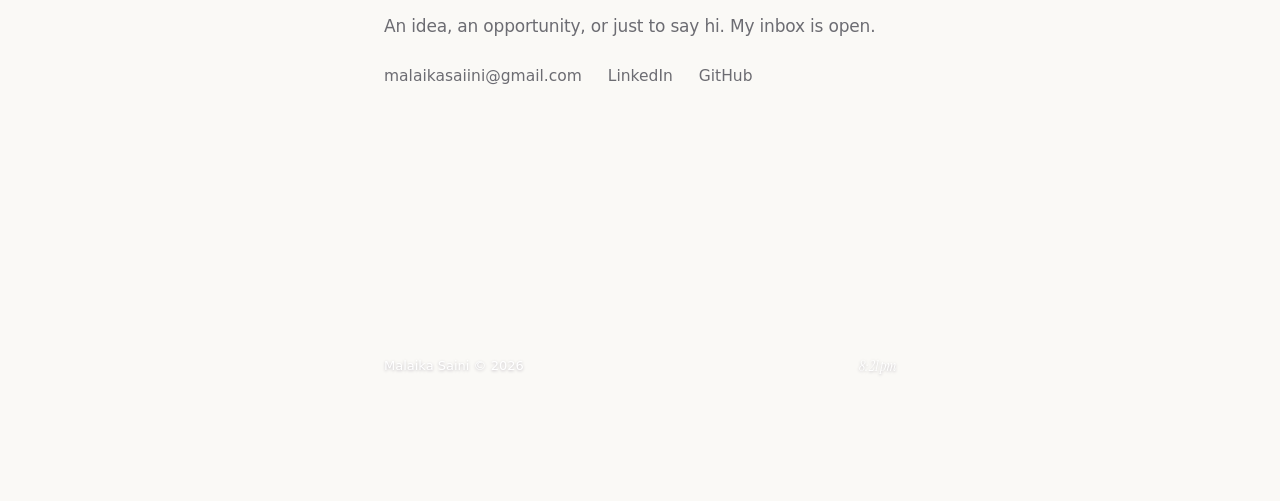
==== commit 6cd7dcce: "revert unverified hero blend" ====
--- a/index.html
+++ b/index.html
@@ -192,7 +192,7 @@
 
   </main>
 
-  <script src="field.js?v=3d4a2c8"></script>
+  <script src="field.js?v=3d4a2c7"></script>
   <script src="script.js"></script>
   <script src="micro.js"></script>
 <script>
@@ -203,7 +203,7 @@
 <style>
 /* Scratchable hero: the original wide moving field erases to the roast underneath. */
 .scratch-card{position:relative;width:100%;height:clamp(255px,36vh,360px);margin:2px 0 4px;isolation:isolate;background:transparent;touch-action:none;cursor:crosshair}
-.scratch-cover{position:absolute;inset:0;z-index:3;background:linear-gradient(160deg,#f5f9f7,#c3deec 35%,#a6cc79 70%,#2e6b43);will-change:mask-image,-webkit-mask-image}
+.scratch-cover{position:absolute;inset:0;z-index:3;background:transparent;will-change:mask-image,-webkit-mask-image}
 .scratch-cover .field{position:absolute;inset:0;display:block;width:100%;height:100%;margin:0;border-radius:0;pointer-events:none}
 .scratch-reveal{position:absolute;inset:0;z-index:1;overflow:hidden;background:#101010;color:#faf9f6;opacity:0;transition:opacity .18s ease}.scratch-card.has-started .scratch-reveal,.scratch-card.is-revealed .scratch-reveal{opacity:1}
 .scratch-reveal video{position:absolute;inset:0;width:100%;height:100%;object-fit:cover;object-position:center 38%;border:0}
@@ -226,13 +226,14 @@
   function apply(){maskEl(cover,'url('+mask.toDataURL()+')')}
   function softRect(w,h){
     edge.width=w;edge.height=h;var im=edgeCtx.createImageData(w,h),a=im.data,i=0;
-    /* A generous, continuous four-sided dissolve. It reaches zero before the
-       canvas perimeter so no antialiased row or column can read as a frame. */
-    var fade=Math.min(w,h)*.22;
-    function smooth(t){t=Math.max(0,Math.min(1,t));return t*t*(3-2*t)}
+    /* Match the field shader's original edge fade exactly. The scratch cover
+       itself stays unmasked at rest, so the WebGL field keeps its native look. */
+    var m=Math.min(w,h),radius=m*.14,fade=m*.18,cx=w/2,cy=h/2,bx=w/2,by=h/2;
+    function smooth(t){return t*t*(3-2*t)}
     for(var y=0;y<h;y++)for(var x=0;x<w;x++){
-      var ax=smooth(Math.min(x,w-1-x)/fade),ay=smooth(Math.min(y,h-1-y)/fade);
-      var alpha=Math.pow(ax*ay,.72);
+      var qx=Math.abs(x-cx)-bx+radius,qy=Math.abs(y-cy)-by+radius;
+      var d=Math.min(Math.max(qx,qy),0)+Math.hypot(Math.max(qx,0),Math.max(qy,0))-radius;
+      var t=Math.max(0,Math.min(1,-d/fade)),alpha=Math.pow(smooth(t),.9);
       a[i++]=255;a[i++]=255;a[i++]=255;a[i++]=Math.round(255*alpha);
     }
     edgeCtx.putImageData(im,0,0);
